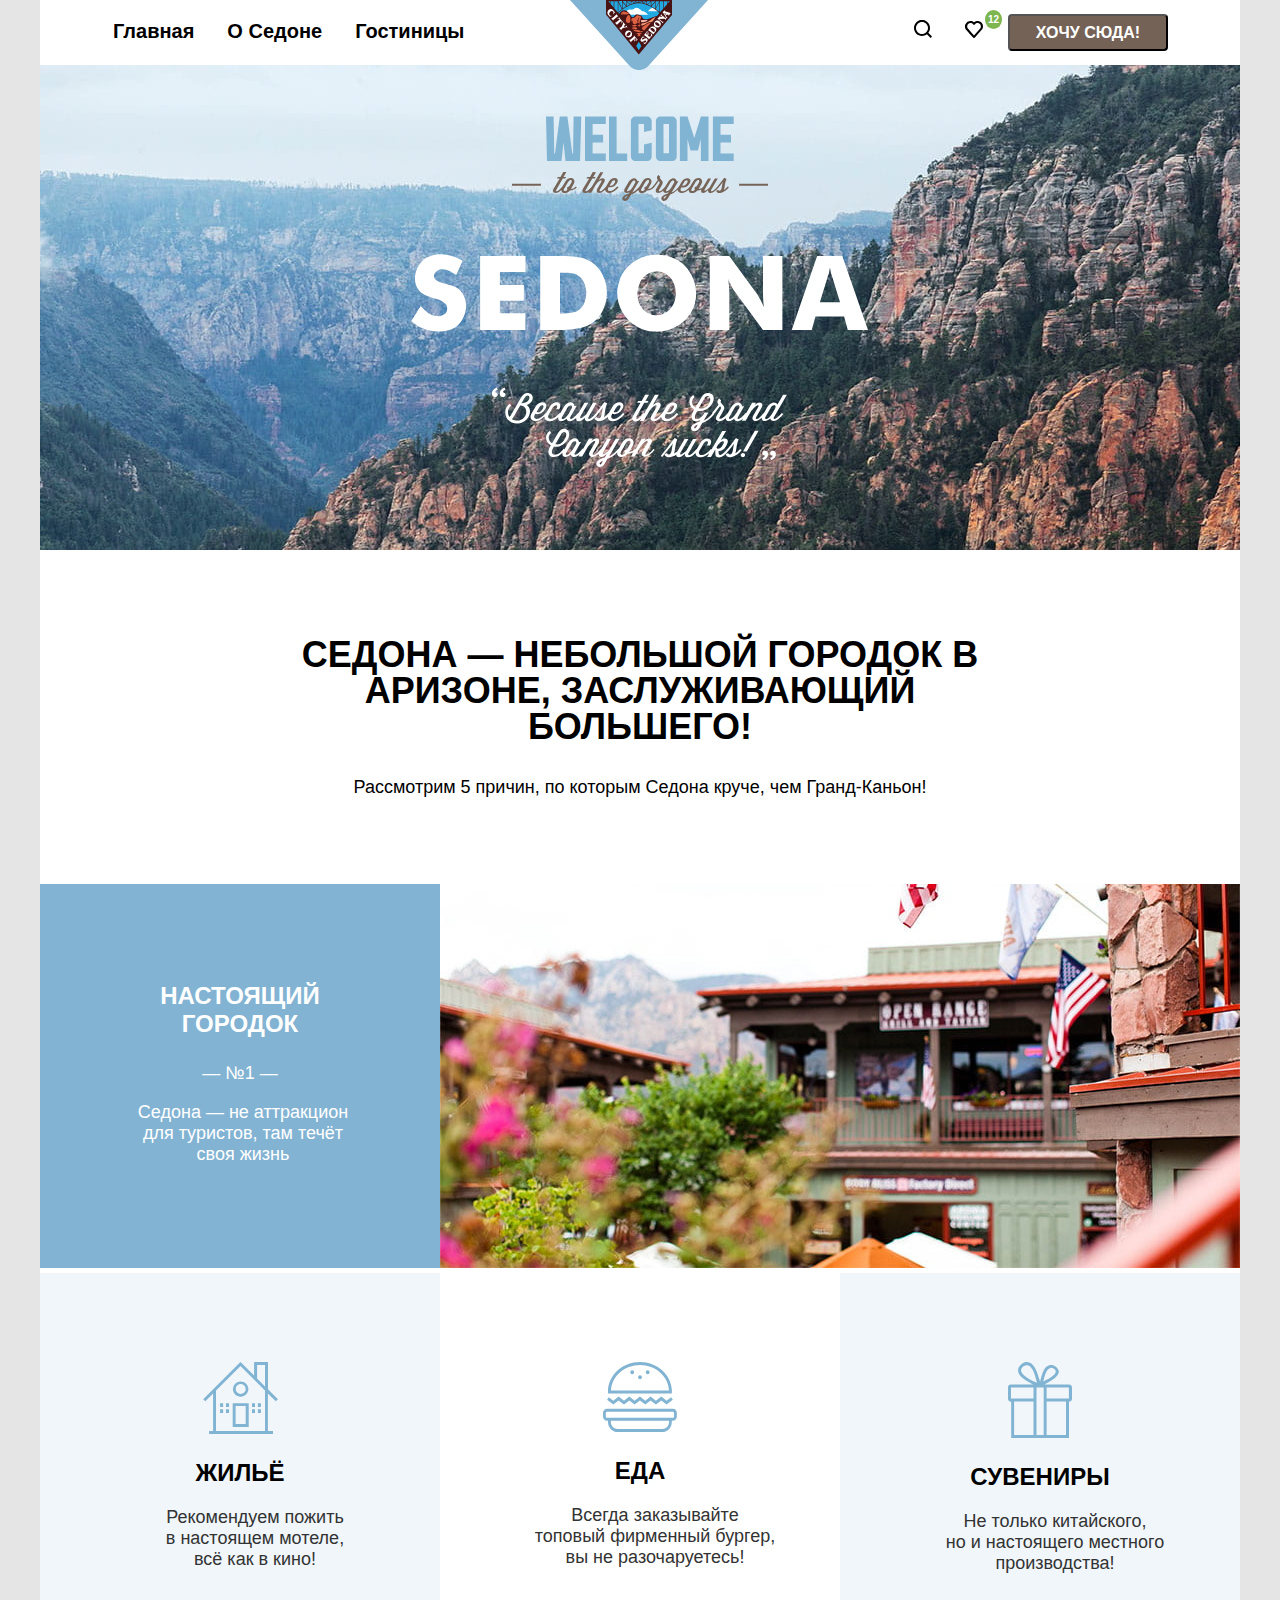
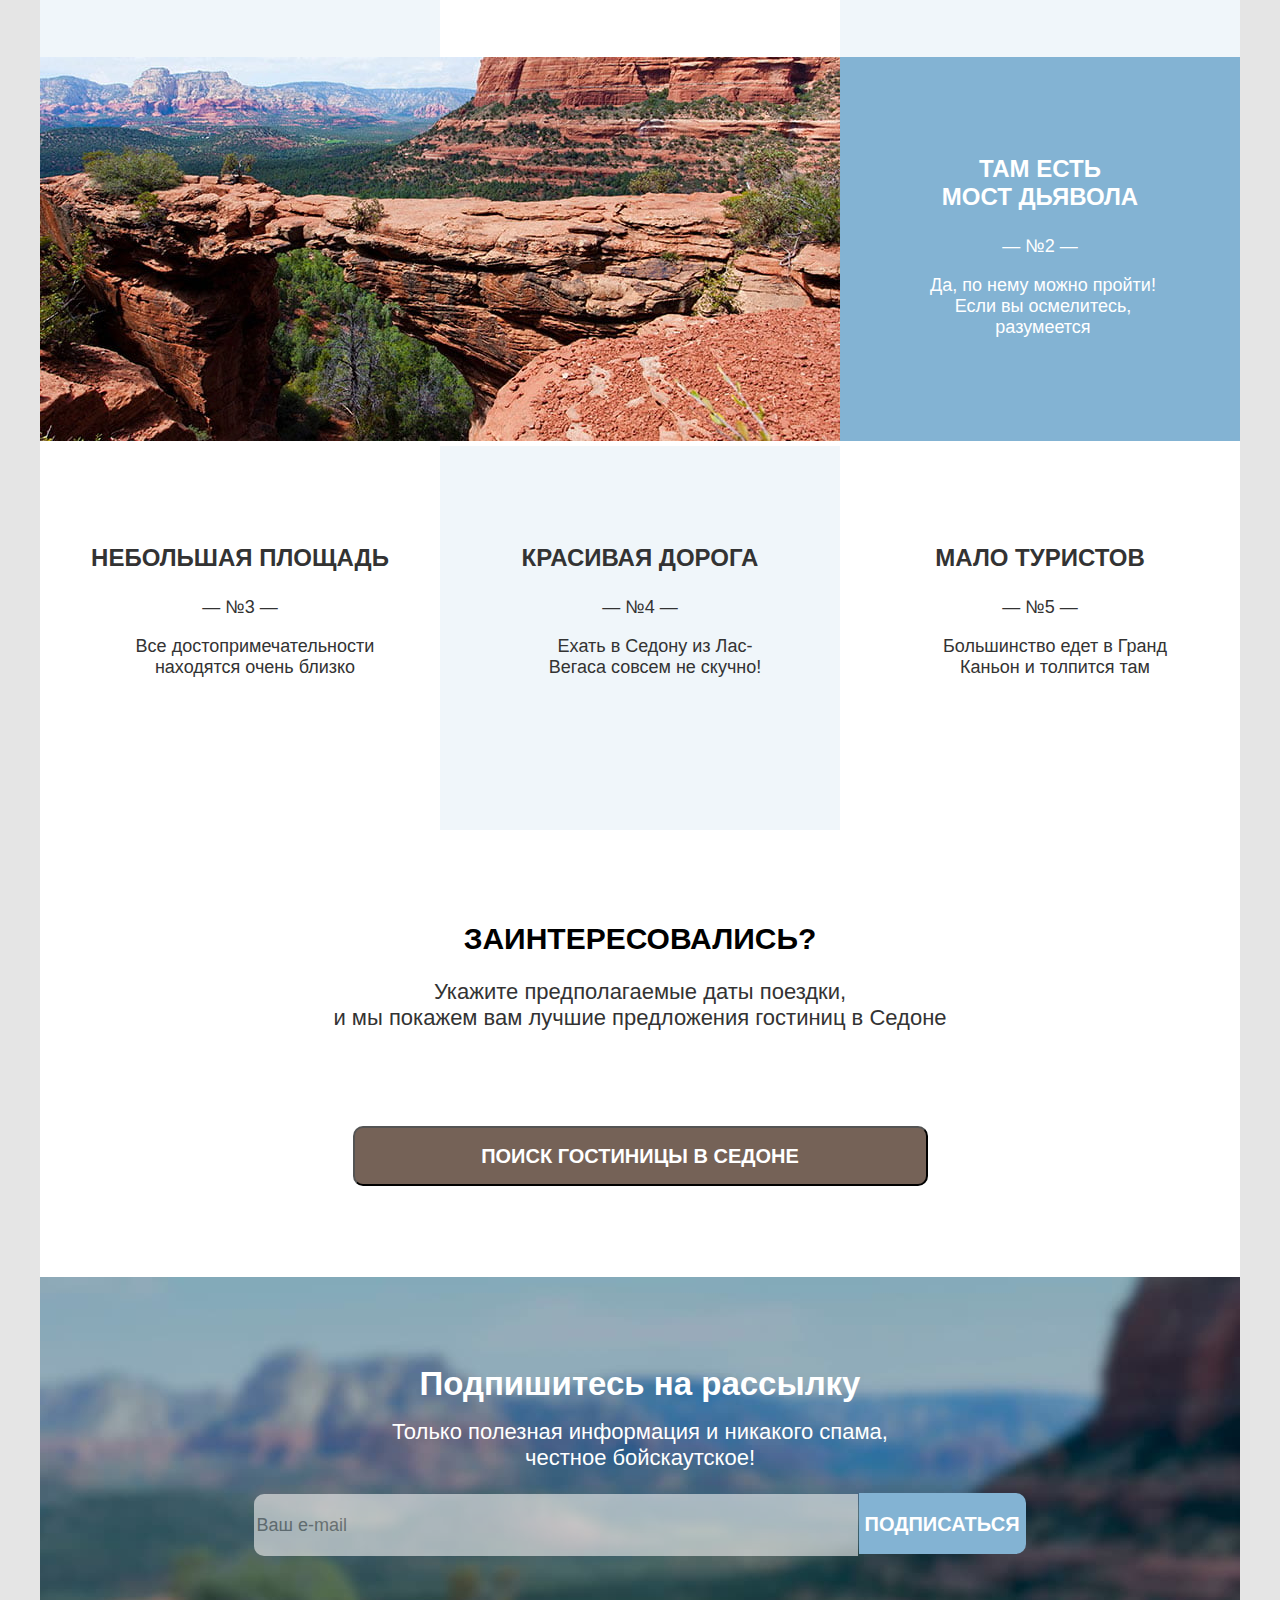
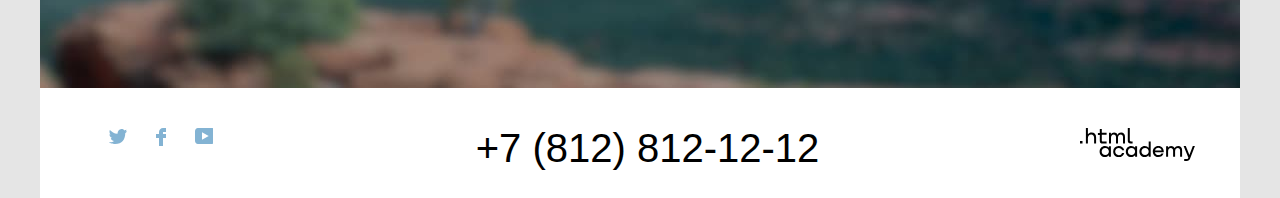
==== index.html @ 64eee513 "Сетка страницы и крупных блоков на флексах для главной страницы" ====
<!DOCTYPE html>
<html lang="ru">

<head>
  <meta charset="utf-8">
  <title>HTML Academy: Седона</title>
  <link href="css\style.css" rel="stylesheet">
</head>

<body>
  <div class="container">
    <header class="page-header">
      <nav class="navigation">
        <ul class="navigation-list">
          <li class="navigation-item">
            <a class="navigation-link" href="index.html">Главная</a>
          </li>
          <li class="navigation-item">
            <a class="navigation-link" href="#">О Седоне</a>
          </li>
          <li class="navigation-item">
            <a class="navigation-link" href="catalog.html">Гостиницы</a>
          </li>
        </ul>
        <div class="logo">
          <a href="index.html" class="logo-link">
            <img class="logo-image" src="images\logo-sedona.svg" width="138" height="70.05" alt="Логотип Седона">
          </a>
        </div>
        <ul class="navigation-list navigation-user">
          <li class="navigation-item-user">
            <a class="navigation-link" href="about.html">
              <span class="visually-hidden">Поиск</span>
              <svg width="18" height="18" fill="none" xmlns="http://www.w3.org/2000/svg">
                <g clip-path="url(#a)">
                  <path
                    d="m18 16.5-3.7-3.7c1-1.3 1.7-3 1.7-4.9 0-4.4-3.6-8-8-8S0 3.6 0 8c0 4.4 3.6 8 8 8 1.8 0 3.5-.6 4.9-1.7l3.7 3.7 1.4-1.5ZM8 14c-3.3 0-6-2.7-6-6s2.7-6 6-6 6 2.7 6 6-2.7 6-6 6Z"
                    fill="#000" />
                </g>
                <defs>
                  <clipPath id="a">
                    <path fill="#fff" d="M0 0h18v18H0z" />
                  </clipPath>
                </defs>
              </svg>
            </a>
          </li>
          <li class="navigation-item-user">
            <a class="navigation-link counter" href="about.html">
              <span class="visually-hidden">Избранное</span>
              <svg width="18" height="17" fill="none" xmlns="http://www.w3.org/2000/svg">
                <path
                  d="M8.9 17a.9.9 0 0 1-.8-.4c-5.4-6.1-6.7-7.5-7-7.9A5.4 5.4 0 0 1 5.5 0C6.8 0 8 .5 9 1.3a5.46 5.46 0 0 1 9 4.1c0 1.3-.5 2.5-1.3 3.4l-7 7.9c-.2.2-.4.3-.8.3Zm-6-9.5c.3.4 3.5 4 6.1 6.9l6.2-7c.5-.5.7-1.2.7-2 0-1.8-1.5-3.3-3.3-3.3-1 0-2 .5-2.7 1.3-.3.3-.6.4-.9.4-.3 0-.6-.2-.8-.4-.7-.8-1.7-1.3-2.7-1.3-1.8 0-3.3 1.5-3.3 3.3-.1.9.3 1.6.7 2.1-.1 0-.1 0 0 0Z"
                  fill="#000" />
              </svg>
            </a>
          </li>
        </ul>
        <button class="navigation-button" type="button">Хочу сюда!</button>
      </nav>
    </header>
    <main class="main-index">
      <div class="index-promo">
        <img src="images\welcome-index.svg" width="458" height="352" alt="Привет великолепная Седона!"
          class="index-promo-image">
      </div>
      <section class="description">
        <div class="description-container">
          <h1 class="description-title">Седона — небольшой городок в Аризоне, заслуживающий большего!</h1>
          <span class="description-text">Рассмотрим 5 причин, по которым Седона круче, чем Гранд-Каньон!</span>
        </div>
      </section>
      <section class="advantages">
        <h2 class="visually-hidden">Преимущества</h2>
        <ul class="advantages-list">
          <li class="advantages-item advantages-item-city">
            <h3 class="advantages-item-title">Настоящий<br> городок</h3>
            <span>— №1 —</span>
            <p class="advantages-item-description">Седона — не аттракцион для туристов, там течёт своя жизнь</p>
          </li>
          <li class="advantages-image-city">
            <img src="images\city-sedona.jpg" width="800" height="384" alt="Город Седона">
          </li>
          <li class="advantages-item advantages-item-housing">
            <img class="advantages-item-icon" src="images\icons\house-icon.svg" width="75" height="72"
              alt="Жилье в Седоне">
            <h2 class="item-title-housing">Жильё</h2>
            <p class="advantages-description">Рекомендуем пожить<br> в настоящем мотеле,<br> всё как в кино!</p>
          </li>
          <li class="advantages-item advantages-item-food">
            <img class="advantages-item-icon" src="images\icons\food-icon.svg" width="74" height="70"
              alt="Бургеры в Седоне">
            <h2 class="item-title-food">Еда</h2>
            <p class="advantages-description">Всегда заказывайте<br> топовый фирменный бургер, вы не разочаруетесь!</p>
          </li>
          <li class="advantages-item advantages-item-gifts">
            <img class="advantages-item-icon" src="images\icons\gift-icon.svg" width="64" height="76"
              alt="Сувениры в Седоне">
            <h2 class="item-title-gifts">Сувениры</h2>
            <p class="advantages-description">Не только китайского,<br> но и настоящего местного производства!</p>
          </li>
          <li class="advantages-image-canyon">
            <img src="images\canyon.jpg" width="800" height="384" alt="Каньон в Седоне">
          </li>
          <li class="advantages-item advantages-item-bridge">
            <h2 class="advantages-item-title">Там есть<br> мост дьявола</h2>
            <span>— №2 —</span>
            <p class="advantages-item-description">Да, по нему можно пройти!<br> Если вы осмелитесь, разумеется</p>
          </li>
          <li class="advantages-item advantages-item-area">
            <h2 class="advantages-item-title">Небольшая площадь</h2>
            <span>— №3 —</span>
            <p class="advantages-description">Все достопримечательности находятся очень близко</p>
          </li>
          <li class="advantages-item advantages-item-road">
            <h2 class="advantages-item-title">Красивая дорога</h2>
            <span>— №4 —</span>
            <p class="advantages-description">Ехать в Седону из Лас-Вегаса совсем не скучно!</p>
          </li>
          <li class="advantages-item advantages-item-few">
            <h2 class="advantages-item-title">Мало туристов</h2>
            <span>— №5 —</span>
            <p class="advantages-description">Большинство едет в Гранд Каньон и толпится там</p>
          </li>
        </ul>
      </section>
      <section class="search">
        <h2 class="search-caption">Заинтересовались?</h2>
        <p class="search-description">Укажите предполагаемые даты поездки,<br> и мы покажем вам лучшие предложения
          гостиниц
          в Седоне</p>
        <button class="search-button" type="button">поиск гостиницы в седоне</button>
      </section>
      <section class="subscription">
        <h2 class="subscription-caption">Подпишитесь на рассылку</h2>
        <p class="subscription-description">Только полезная информация и никакого спама,<br>честное бойскаутское!</p>
        <form class="subscription-form" action="#" method="post">
          <label class="visually-hidden" for="subscription-email">Email</label>
          <input class="field" placeholder="Ваш e-mail" type="email" name="subscription-email" id="subscription-email"
            required>
          <button class="button newsletter-button" type="submit">Подписаться</button>
        </form>
      </section>
    </main>

    <footer class="page-footer">
      <section class="footer-social">
        <ul class="footer-social-list">
          <li class="footer-social-item">
            <a class="button" href="#">
              <span class="visually-hidden">Твиттер</span>
              <svg width="18" height="15" fill="none" xmlns="http://www.w3.org/2000/svg">
                <g clip-path="url(#a)">
                  <path
                    d="M11.6.2c1.8-.5 3.2.3 3.8 1.2.7-.2 1.4-.5 2.1-.7 0 .9-.6 1.5-.9 1.8.7.1 1.4-.6 1.4-.6-.2 1-1.1 1.8-1.7 2C16.1 10.7 13 15.1 5.7 15h-.5c-.4 0-4.4-.5-5.2-1.9 2.4.2 4.1-.4 5-1.2-1-.3-2.9-.4-3.2-2.9.4.1.6.2 1.3.1C1.8 8.3.4 7.5.5 5.3c.3.3 1.1.5 1.4.5C1.1 5.6-.2 2.5.9.9c1.9 1.9 4 3.6 7.6 3.8C8.7 2.3 9.7.8 11.6.2Z"
                    fill="#83B3D3" />
                </g>
                <defs>
                  <clipPath id="a">
                    <path fill="#fff" d="M0 0h18v15H0z" />
                  </clipPath>
                </defs>
              </svg>
            </a>
          </li>
          <li class="footer-social-item">
            <a class="button" href="#">
              <span class="visually-hidden">Фейсбук</span>
              <svg width="10" height="18" fill="none" xmlns="http://www.w3.org/2000/svg">
                <path d="M7 0C4.8 0 3 1.8 3 4v2H0v4h3v8h4v-8h3V6H7V4h3V0H7Z" fill="#83B3D3" />
              </svg>
            </a>
          </li>
          <li class="footer-social-item">
            <a class="button" href="#">
              <span class="visually-hidden">Ютуб</span>
              <svg width="20" height="16" fill="none" xmlns="http://www.w3.org/2000/svg">
                <g clip-path="url(#a)">
                  <path
                    d="M17 0H2.9C1.2 0 0 1.5 0 3.2v9.5C0 14.5 1.2 16 2.9 16h14.3c1.5 0 2.9-1.5 2.9-3.2V3.2C19.9 1.5 18.7 0 17 0ZM7 11.8V4.2L13.7 8 7 11.8Z"
                    fill="#83B3D3" />
                </g>
                <defs>
                  <clipPath id="a">
                    <path fill="#fff" d="M0 0h20v16H0z" />
                  </clipPath>
                </defs>
              </svg>
            </a>
          </li>
        </ul>
        <a href="tel:+78128121212" class="footer-tel">+7 (812) 812-12-12</a>
        <div class="footer-logo">
          <h2 class="visually-hidden">html Academy</h2>
          <a href="#" class="footer-logo-link">
            <svg width="115" height="34" fill="none" xmlns="http://www.w3.org/2000/svg">
              <path
                d="M0 12.9v2.6h2.5v-2.6H0ZM11.6 4.5c-1.6 0-2.8.7-3.6 1.7h-.1V0h-2v15.5h2v-5.3c0-2.1 1.3-3.6 3.3-3.6 1.8 0 2.9 1.4 2.9 3.2v5.7h2V9.4c.1-3-1.8-4.9-4.5-4.9ZM26.6 4.8h-4.8V1.1h-2v3.8h-1.9v2h1.9v6c0 1.7 1 2.7 2.7 2.7h4.1v-2h-3.7c-.7 0-1.1-.4-1.1-1.1V6.8h4.8v-2ZM41.1 4.6c-1.6 0-2.9.8-3.5 2.1h-.1c-.6-1.2-1.8-2.1-3.4-2.1-1.4 0-2.5.8-3.1 1.8h-.1V4.8H29v10.6h2V10c0-2 1-3.5 2.6-3.5 1.5 0 2.4 1 2.4 2.6v6.3h2V9.8c0-2.4 1.4-3.3 2.6-3.3 1.5 0 2.4 1 2.4 2.6v6.3h2V8.9c.1-2.5-1.4-4.3-3.9-4.3ZM47.8 12.7c0 1.7 1 2.7 2.8 2.7h2v-2h-1.7c-.7 0-1.1-.4-1.1-1.1V0h-2v12.7ZM28.9 19.7c-.9-1.1-2.2-1.8-3.9-1.8-3.1 0-5.4 2.3-5.4 5.6s2.3 5.6 5.4 5.6c1.8 0 3-.8 3.8-1.9h.1v1.6h2V18.2h-2v1.5Zm-3.6 7.4c-2.2 0-3.6-1.6-3.6-3.6s1.4-3.6 3.6-3.6 3.6 1.6 3.6 3.6c0 1.9-1.4 3.6-3.6 3.6ZM44.2 22c-.5-2.4-2.6-4.1-5.4-4.1a5.4 5.4 0 0 0-5.6 5.6c0 3.1 2.2 5.6 5.6 5.6 2.8 0 4.9-1.8 5.4-4.2h-2.1a3.4 3.4 0 0 1-3.3 2.3c-2.2 0-3.6-1.6-3.6-3.6s1.4-3.6 3.6-3.6c1.6 0 2.8 1 3.3 2.2h2.1V22ZM55.1 19.7c-.9-1.1-2.2-1.8-3.9-1.8-3.1 0-5.4 2.3-5.4 5.6s2.3 5.6 5.4 5.6c1.8 0 3-.8 3.8-1.9h.1v1.6h2V18.2h-2v1.5Zm-3.6 7.4c-2.2 0-3.6-1.6-3.6-3.6s1.4-3.6 3.6-3.6 3.6 1.6 3.6 3.6c0 1.9-1.5 3.6-3.6 3.6ZM68.7 19.8c-.9-1.1-2.2-1.9-3.9-1.9-3.1 0-5.4 2.3-5.4 5.6s2.2 5.6 5.4 5.6c1.7 0 3-.8 3.8-1.8h.1v1.5h2V13.4h-2v6.4Zm-3.6 7.3c-2.2 0-3.6-1.6-3.6-3.6s1.4-3.6 3.6-3.6 3.6 1.6 3.6 3.6c-.1 2-1.5 3.6-3.6 3.6ZM78.3 17.9c-3.3 0-5.5 2.5-5.5 5.6 0 3 2.1 5.6 5.5 5.6 2.5 0 4.5-1.3 5.2-3.6h-2.1c-.5 1-1.6 1.6-3 1.6-1.9 0-3.3-1.3-3.4-2.9h8.8c.2-3.6-2-6.3-5.5-6.3Zm0 1.9c1.7 0 3 1 3.3 2.6h-6.5c.3-1.5 1.5-2.6 3.2-2.6ZM98.2 17.9c-1.6 0-2.9.8-3.6 2h-.1c-.6-1.2-1.8-2-3.4-2-1.4 0-2.5.7-3.1 1.8v-1.5h-1.9v10.6h2v-5.4c0-2 1-3.4 2.6-3.5 1.5 0 2.4 1 2.4 2.6v6.3h2v-5.6c0-2.4 1.4-3.3 2.6-3.3 1.5 0 2.4 1 2.4 2.6v6.3h2v-6.5c.1-2.6-1.4-4.4-3.9-4.4ZM109.4 27l-3.6-8.9h-2.2l4.8 11.6c-.3.9-.7 1.2-1.7 1.2h-2.5v2h2.5c1.8 0 2.8-.8 3.5-2.6l4.7-12.2h-2.1l-3.4 8.9Z"
                fill="#000" />
            </svg>
          </a>
        </div>
      </section>
    </footer>
  </div>
</body>

</html>
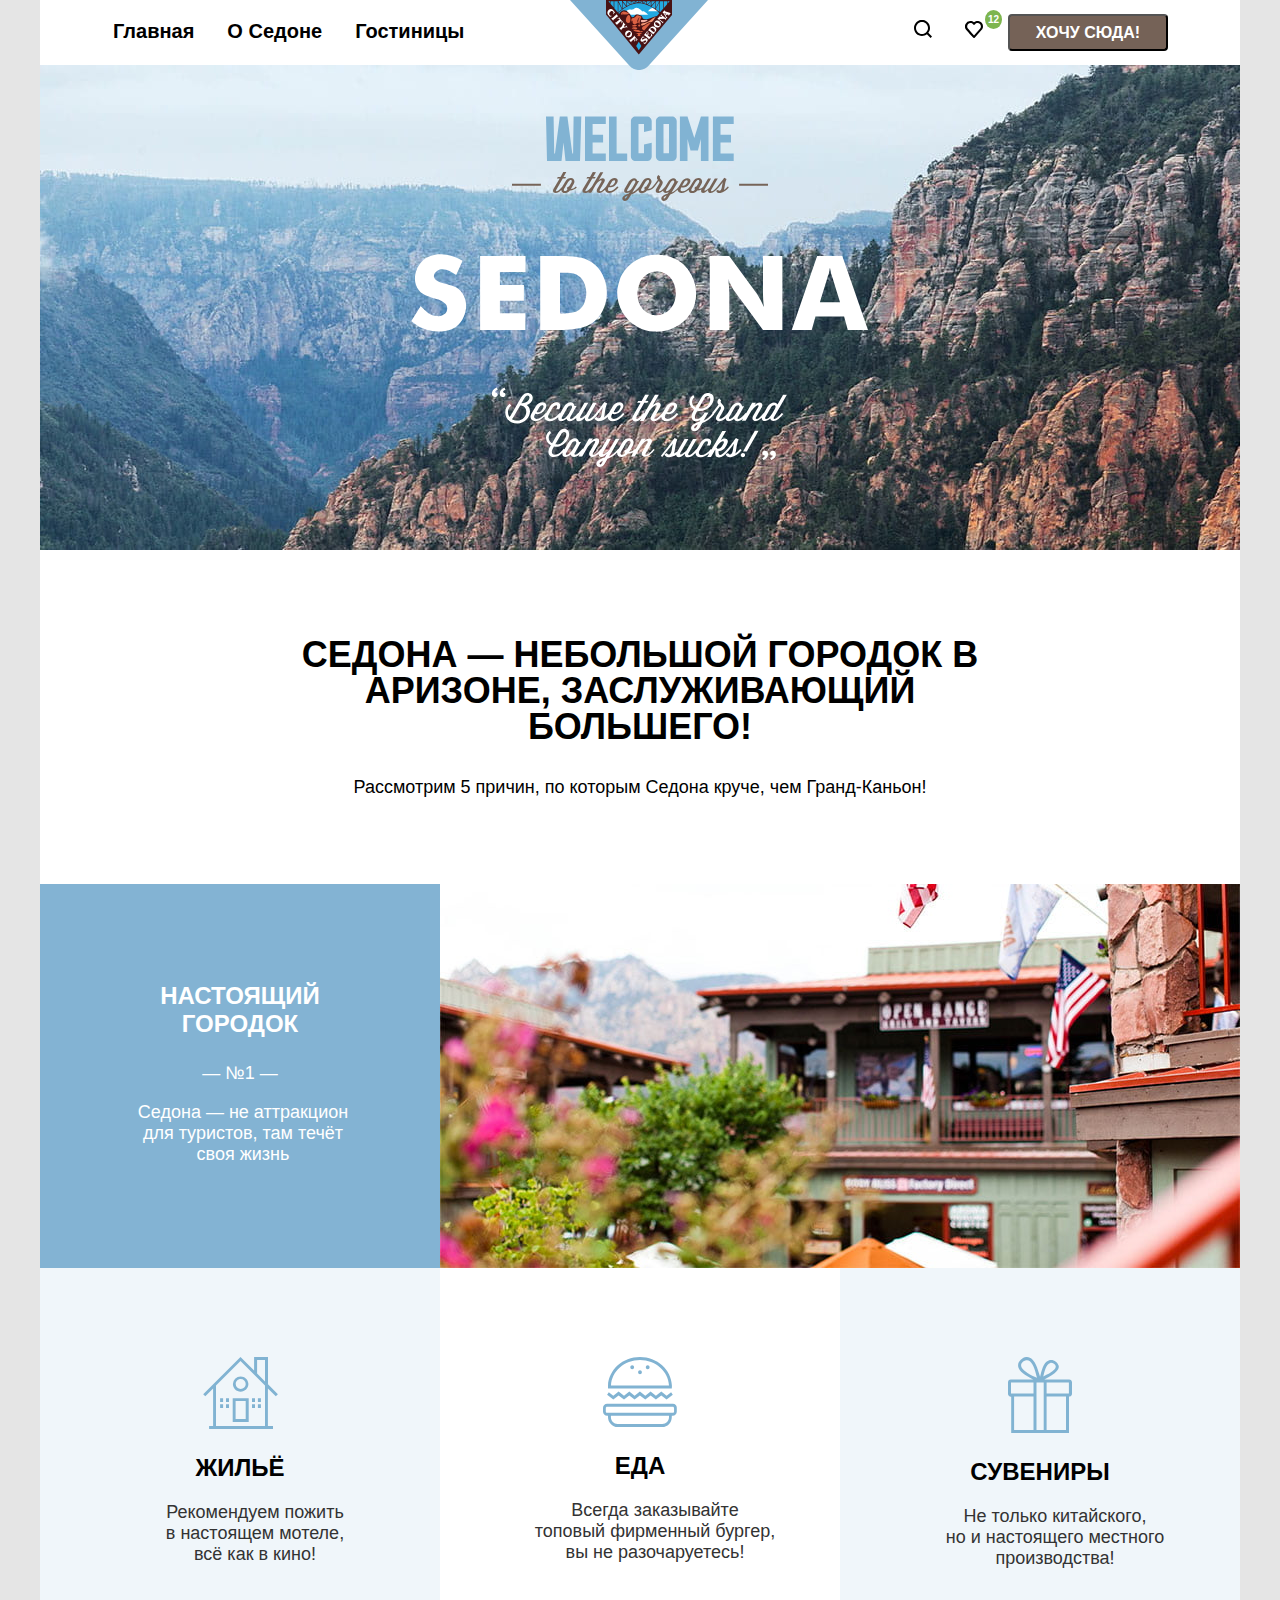
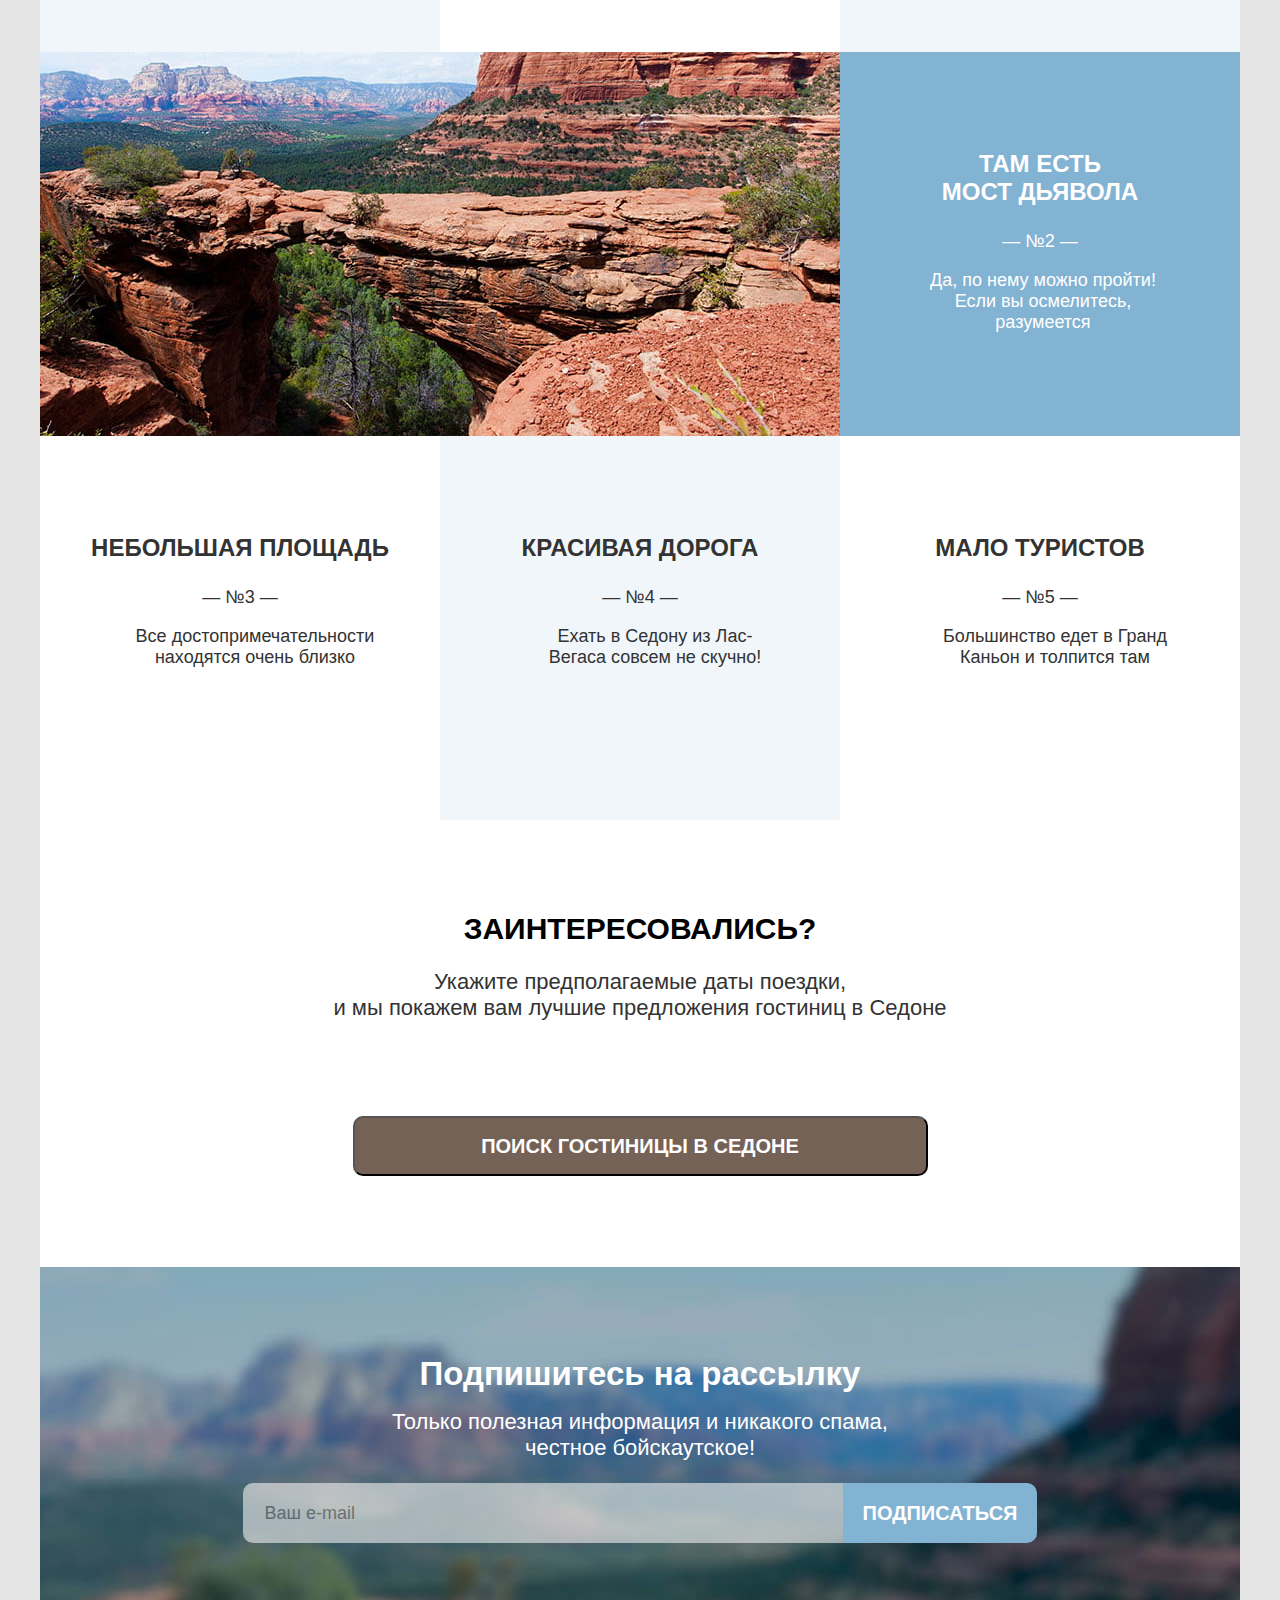
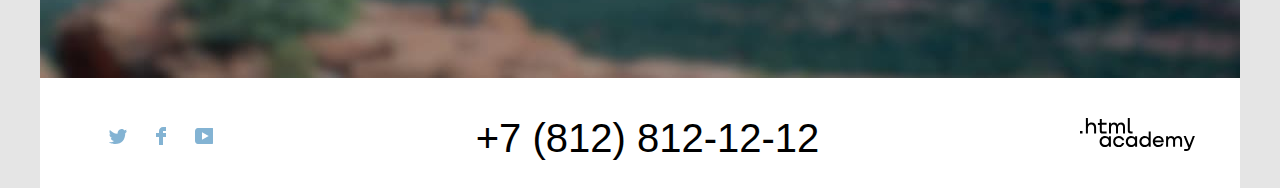
==== commit a36c83eb: "Микросетки на флексах для всех страниц" ====
--- a/index.html
+++ b/index.html
@@ -79,7 +79,7 @@
             <p class="advantages-item-description">Седона — не аттракцион для туристов, там течёт своя жизнь</p>
           </li>
           <li class="advantages-image-city">
-            <img src="images\city-sedona.jpg" width="800" height="384" alt="Город Седона">
+            <img class="advantages-item-image" src="images\city-sedona.jpg" width="800" height="384" alt="Город Седона">
           </li>
           <li class="advantages-item advantages-item-housing">
             <img class="advantages-item-icon" src="images\icons\house-icon.svg" width="75" height="72"
@@ -100,7 +100,7 @@
             <p class="advantages-description">Не только китайского,<br> но и настоящего местного производства!</p>
           </li>
           <li class="advantages-image-canyon">
-            <img src="images\canyon.jpg" width="800" height="384" alt="Каньон в Седоне">
+            <img class="advantages-item-image" src="images\canyon.jpg" width="800" height="384" alt="Каньон в Седоне">
           </li>
           <li class="advantages-item advantages-item-bridge">
             <h2 class="advantages-item-title">Там есть<br> мост дьявола</h2>
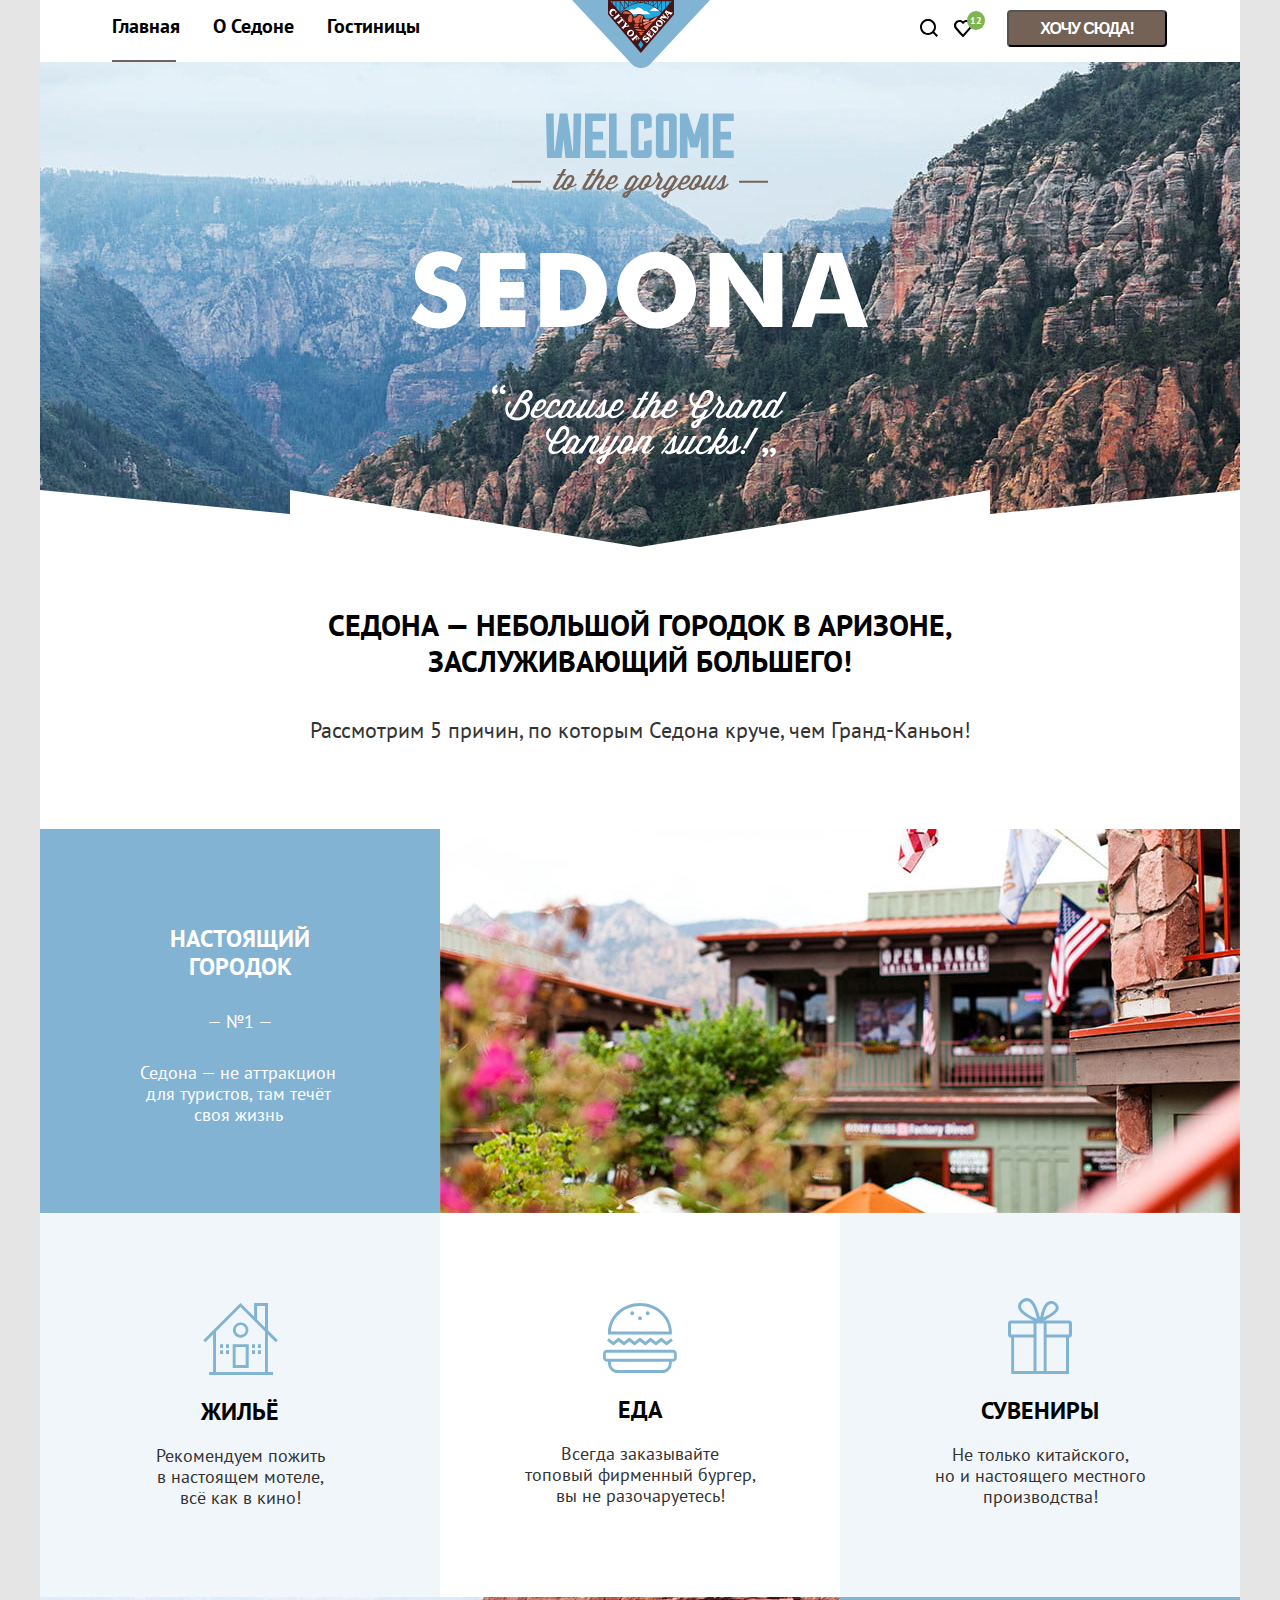
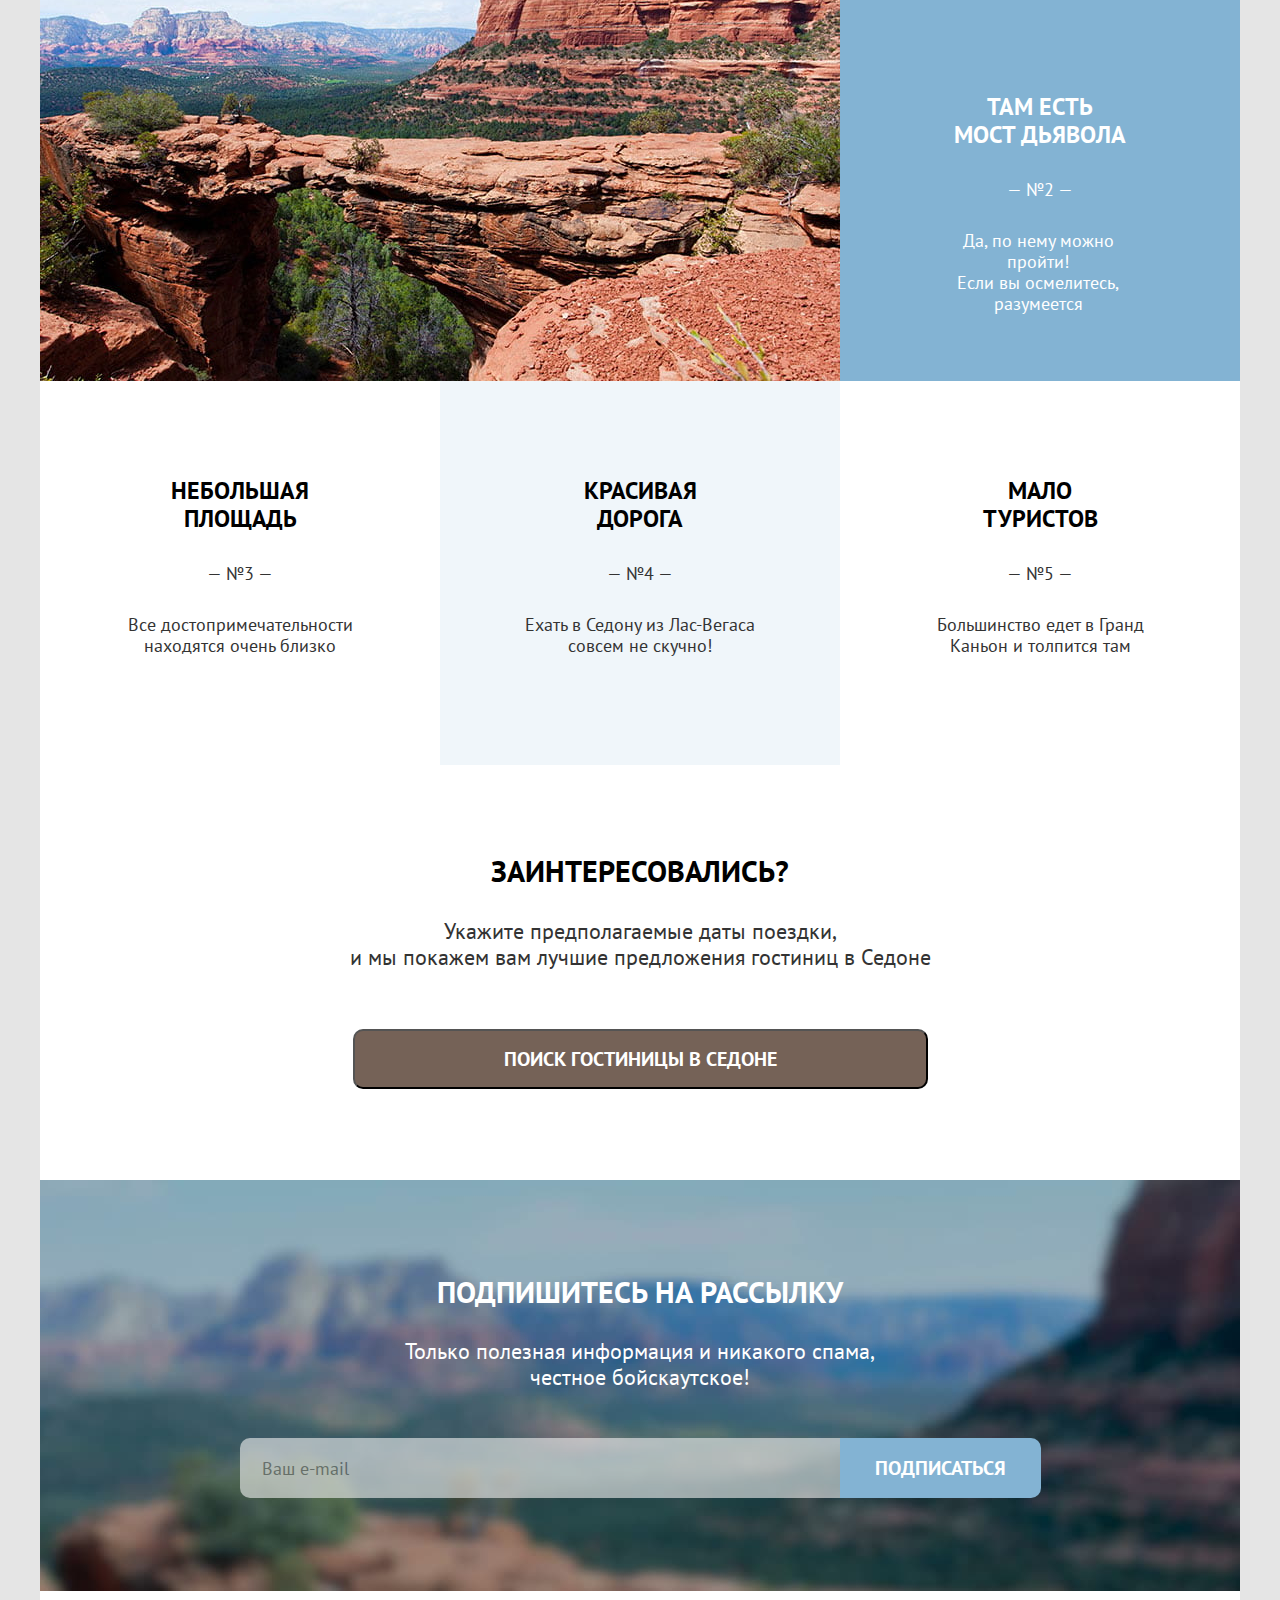
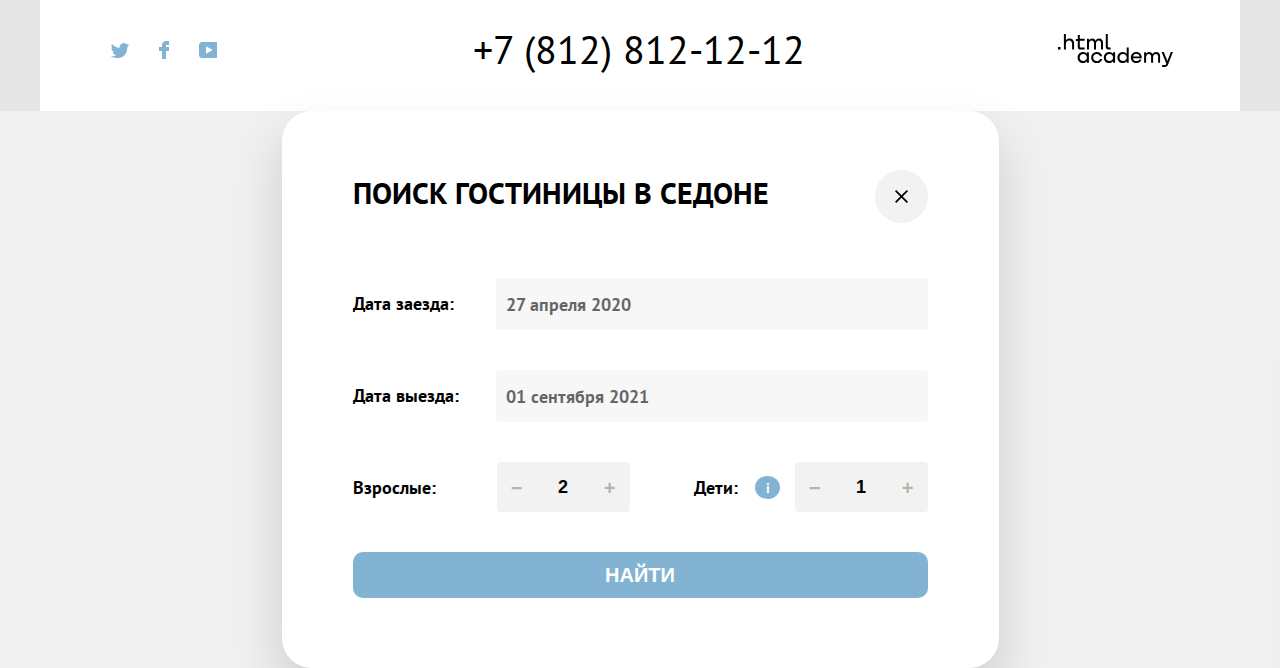
==== commit be9d9bbc: "7.14. Декоративные элементы на главной странице" ====
--- a/index.html
+++ b/index.html
@@ -2,8 +2,11 @@
 <html lang="ru">
 
 <head>
-  <meta charset="utf-8">
-  <title>HTML Academy: Седона</title>
+  <meta charset="UTF-8">
+  <meta http-equiv="X-UA-Compatible" content="IE=edge">
+  <meta name="viewport" content="width=device-width, initial-scale=1.0">
+  <title>HOTELS catalog: Седона</title>
+  <link rel="icon" href="favicon.ico">
   <link href="css\style.css" rel="stylesheet">
 </head>
 
@@ -13,7 +16,7 @@
       <nav class="navigation">
         <ul class="navigation-list">
           <li class="navigation-item">
-            <a class="navigation-link" href="index.html">Главная</a>
+            <a class="navigation-link active" href="index.html">Главная</a>
           </li>
           <li class="navigation-item">
             <a class="navigation-link" href="#">О Седоне</a>
@@ -24,16 +27,16 @@
         </ul>
         <div class="logo">
           <a href="index.html" class="logo-link">
-            <img class="logo-image" src="images\logo-sedona.svg" width="138" height="70.05" alt="Логотип Седона">
+            <img class="logo-image" src="images\logo-sedona.svg" width="138" height="68" alt="Логотип Седона">
           </a>
         </div>
         <ul class="navigation-list navigation-user">
           <li class="navigation-item-user">
             <a class="navigation-link" href="about.html">
               <span class="visually-hidden">Поиск</span>
-              <svg width="18" height="18" fill="none" xmlns="http://www.w3.org/2000/svg">
+              <svg class="navigation-icon" width="18" height="18" fill="none" xmlns="http://www.w3.org/2000/svg">
                 <g clip-path="url(#a)">
-                  <path
+                  <path class="navigation-icon-param"
                     d="m18 16.5-3.7-3.7c1-1.3 1.7-3 1.7-4.9 0-4.4-3.6-8-8-8S0 3.6 0 8c0 4.4 3.6 8 8 8 1.8 0 3.5-.6 4.9-1.7l3.7 3.7 1.4-1.5ZM8 14c-3.3 0-6-2.7-6-6s2.7-6 6-6 6 2.7 6 6-2.7 6-6 6Z"
                     fill="#000" />
                 </g>
@@ -48,16 +51,55 @@
           <li class="navigation-item-user">
             <a class="navigation-link counter" href="about.html">
               <span class="visually-hidden">Избранное</span>
-              <svg width="18" height="17" fill="none" xmlns="http://www.w3.org/2000/svg">
-                <path
+              <svg class="navigation-icon" width="18" height="17" fill="none" xmlns="http://www.w3.org/2000/svg">
+                <path class="navigation-icon-param"
                   d="M8.9 17a.9.9 0 0 1-.8-.4c-5.4-6.1-6.7-7.5-7-7.9A5.4 5.4 0 0 1 5.5 0C6.8 0 8 .5 9 1.3a5.46 5.46 0 0 1 9 4.1c0 1.3-.5 2.5-1.3 3.4l-7 7.9c-.2.2-.4.3-.8.3Zm-6-9.5c.3.4 3.5 4 6.1 6.9l6.2-7c.5-.5.7-1.2.7-2 0-1.8-1.5-3.3-3.3-3.3-1 0-2 .5-2.7 1.3-.3.3-.6.4-.9.4-.3 0-.6-.2-.8-.4-.7-.8-1.7-1.3-2.7-1.3-1.8 0-3.3 1.5-3.3 3.3-.1.9.3 1.6.7 2.1-.1 0-.1 0 0 0Z"
                   fill="#000" />
               </svg>
             </a>
           </li>
         </ul>
-        <button class="navigation-button" type="button">Хочу сюда!</button>
+        <button class="navigation-button button" type="button">Хочу сюда!</button>
       </nav>
+      <!--<div class="favorite-window favorite-window-hide">
+        <ul class="favorite-window-list">
+          <li class="favorite-window-item">
+            <img class="favorite-window-image" src="images\hotels\desert-quail.jpg" width="48" height="48"
+              alt="Мотель Desert Quail Inn">
+            <div class="favorite-window-description">
+              <h3 class="favorite-window-title">Desert Quail Inn</h3>
+              <span class="favorite-window-type">Мотель</span>
+            </div>
+            <div class="favorite-window-delete">
+              <svg width="16" height="16" fill="none" xmlns="http://www.w3.org/2000/svg">
+                <path
+                  d="M15.3 2.3H.6c-.3 0-.6.2-.6.5s.3.6.6.6h1.7v12c0 .3.3.6.6.6h10.2c.3 0 .6-.3.6-.6v-12h1.7c.3 0 .6-.3.6-.6s-.4-.5-.7-.5Zm-2.8 12.5H3.4V3.4h9.1v11.4ZM6.2 1.2h3.4c.3 0 .6-.3.6-.6S10 0 9.7 0H6.2c-.3 0-.5.3-.5.6s.2.6.5.6Z"
+                  fill="#000" />
+                <path
+                  d="M6.2 12c.3 0 .6-.3.6-.6V5.7c0-.3-.3-.6-.6-.6s-.6.3-.6.6v5.7c.1.3.3.6.6.6ZM9.7 12c.3 0 .6-.3.6-.6V5.7c0-.3-.3-.6-.6-.6s-.6.4-.6.6v5.7c0 .3.2.6.6.6Z"
+                  fill="#000" /></svg>
+            </div>
+          </li>
+          <li class="favorite-window-item">
+            <img class="favorite-window-image" src="images\hotels\villas-at-poco.jpg" width="48" height="48"
+              alt="Мотель Desert Quail Inn">
+            <div class="favorite-window-description">
+              <h3 class="favorite-window-title">Villas at Poco Diablo</h3>
+              <span class="favorite-window-type">Апартаменты</span>
+            </div>
+            <div class="favorite-window-delete">
+              <svg width="16" height="16" fill="none" xmlns="http://www.w3.org/2000/svg">
+                <path
+                  d="M15.3 2.3H.6c-.3 0-.6.2-.6.5s.3.6.6.6h1.7v12c0 .3.3.6.6.6h10.2c.3 0 .6-.3.6-.6v-12h1.7c.3 0 .6-.3.6-.6s-.4-.5-.7-.5Zm-2.8 12.5H3.4V3.4h9.1v11.4ZM6.2 1.2h3.4c.3 0 .6-.3.6-.6S10 0 9.7 0H6.2c-.3 0-.5.3-.5.6s.2.6.5.6Z"
+                  fill="#000" />
+                <path
+                  d="M6.2 12c.3 0 .6-.3.6-.6V5.7c0-.3-.3-.6-.6-.6s-.6.3-.6.6v5.7c.1.3.3.6.6.6ZM9.7 12c.3 0 .6-.3.6-.6V5.7c0-.3-.3-.6-.6-.6s-.6.4-.6.6v5.7c0 .3.2.6.6.6Z"
+                  fill="#000" /></svg>
+            </div>
+          </li>
+        </ul>
+        <button href="#" class="favorite-window-button button" type="button">Все избранные</button>
+      </div>-->
     </header>
     <main class="main-index">
       <div class="index-promo">
@@ -85,51 +127,51 @@
             <img class="advantages-item-icon" src="images\icons\house-icon.svg" width="75" height="72"
               alt="Жилье в Седоне">
             <h2 class="item-title-housing">Жильё</h2>
-            <p class="advantages-description">Рекомендуем пожить<br> в настоящем мотеле,<br> всё как в кино!</p>
+            <p class="housing-description">Рекомендуем пожить<br> в настоящем мотеле,<br> всё как в кино!</p>
           </li>
           <li class="advantages-item advantages-item-food">
             <img class="advantages-item-icon" src="images\icons\food-icon.svg" width="74" height="70"
               alt="Бургеры в Седоне">
             <h2 class="item-title-food">Еда</h2>
-            <p class="advantages-description">Всегда заказывайте<br> топовый фирменный бургер, вы не разочаруетесь!</p>
+            <p class="food-description">Всегда заказывайте<br> топовый фирменный бургер, вы не разочаруетесь!</p>
           </li>
           <li class="advantages-item advantages-item-gifts">
-            <img class="advantages-item-icon" src="images\icons\gift-icon.svg" width="64" height="76"
+            <img class="advantages-item-icon gift-image" src="images\icons\gift-icon.svg" width="64" height="76"
               alt="Сувениры в Седоне">
             <h2 class="item-title-gifts">Сувениры</h2>
-            <p class="advantages-description">Не только китайского,<br> но и настоящего местного производства!</p>
+            <p class="gifts-description">Не только китайского,<br> но и настоящего местного производства!</p>
           </li>
           <li class="advantages-image-canyon">
             <img class="advantages-item-image" src="images\canyon.jpg" width="800" height="384" alt="Каньон в Седоне">
           </li>
           <li class="advantages-item advantages-item-bridge">
-            <h2 class="advantages-item-title">Там есть<br> мост дьявола</h2>
+            <h2 class="advantages-title-bridge">Там есть<br> мост дьявола</h2>
             <span>— №2 —</span>
             <p class="advantages-item-description">Да, по нему можно пройти!<br> Если вы осмелитесь, разумеется</p>
           </li>
           <li class="advantages-item advantages-item-area">
-            <h2 class="advantages-item-title">Небольшая площадь</h2>
+            <h2 class="advantages-title-area">Небольшая<br> площадь</h2>
             <span>— №3 —</span>
-            <p class="advantages-description">Все достопримечательности находятся очень близко</p>
+            <p class="advantages-description">Все достопримечательности<br> находятся очень близко</p>
           </li>
           <li class="advantages-item advantages-item-road">
-            <h2 class="advantages-item-title">Красивая дорога</h2>
+            <h2 class="advantages-title-road">Красивая<br> дорога</h2>
             <span>— №4 —</span>
-            <p class="advantages-description">Ехать в Седону из Лас-Вегаса совсем не скучно!</p>
+            <p class="advantages-description">Ехать в Седону из Лас-Вегаса<br> совсем не скучно!</p>
           </li>
           <li class="advantages-item advantages-item-few">
-            <h2 class="advantages-item-title">Мало туристов</h2>
+            <h2 class="advantages-title-few">Мало<br> туристов</h2>
             <span>— №5 —</span>
-            <p class="advantages-description">Большинство едет в Гранд Каньон и толпится там</p>
+            <p class="advantages-description">Большинство едет в Гранд<br> Каньон и толпится там</p>
           </li>
         </ul>
       </section>
       <section class="search">
         <h2 class="search-caption">Заинтересовались?</h2>
-        <p class="search-description">Укажите предполагаемые даты поездки,<br> и мы покажем вам лучшие предложения
+        <p class="search-description">Укажите предполагаемые даты поездки,<br>и мы покажем вам лучшие предложения
           гостиниц
           в Седоне</p>
-        <button class="search-button" type="button">поиск гостиницы в седоне</button>
+        <button class="search-button button" type="button">поиск гостиницы в седоне</button>
       </section>
       <section class="subscription">
         <h2 class="subscription-caption">Подпишитесь на рассылку</h2>
@@ -138,7 +180,7 @@
           <label class="visually-hidden" for="subscription-email">Email</label>
           <input class="field" placeholder="Ваш e-mail" type="email" name="subscription-email" id="subscription-email"
             required>
-          <button class="button newsletter-button" type="submit">Подписаться</button>
+          <button class="newsletter-button blue-button" type="submit">Подписаться</button>
         </form>
       </section>
     </main>
@@ -147,13 +189,12 @@
       <section class="footer-social">
         <ul class="footer-social-list">
           <li class="footer-social-item">
-            <a class="button" href="#">
+            <a class="social-button" href="#">
               <span class="visually-hidden">Твиттер</span>
-              <svg width="18" height="15" fill="none" xmlns="http://www.w3.org/2000/svg">
+              <svg class="footer-social-icon" width="18" height="15" fill="#83B3D3" xmlns="http://www.w3.org/2000/svg">
                 <g clip-path="url(#a)">
                   <path
-                    d="M11.6.2c1.8-.5 3.2.3 3.8 1.2.7-.2 1.4-.5 2.1-.7 0 .9-.6 1.5-.9 1.8.7.1 1.4-.6 1.4-.6-.2 1-1.1 1.8-1.7 2C16.1 10.7 13 15.1 5.7 15h-.5c-.4 0-4.4-.5-5.2-1.9 2.4.2 4.1-.4 5-1.2-1-.3-2.9-.4-3.2-2.9.4.1.6.2 1.3.1C1.8 8.3.4 7.5.5 5.3c.3.3 1.1.5 1.4.5C1.1 5.6-.2 2.5.9.9c1.9 1.9 4 3.6 7.6 3.8C8.7 2.3 9.7.8 11.6.2Z"
-                    fill="#83B3D3" />
+                    d="M11.6.2c1.8-.5 3.2.3 3.8 1.2.7-.2 1.4-.5 2.1-.7 0 .9-.6 1.5-.9 1.8.7.1 1.4-.6 1.4-.6-.2 1-1.1 1.8-1.7 2C16.1 10.7 13 15.1 5.7 15h-.5c-.4 0-4.4-.5-5.2-1.9 2.4.2 4.1-.4 5-1.2-1-.3-2.9-.4-3.2-2.9.4.1.6.2 1.3.1C1.8 8.3.4 7.5.5 5.3c.3.3 1.1.5 1.4.5C1.1 5.6-.2 2.5.9.9c1.9 1.9 4 3.6 7.6 3.8C8.7 2.3 9.7.8 11.6.2Z" />
                 </g>
                 <defs>
                   <clipPath id="a">
@@ -164,19 +205,20 @@
             </a>
           </li>
           <li class="footer-social-item">
-            <a class="button" href="#">
+            <a class="social-button" href="#">
               <span class="visually-hidden">Фейсбук</span>
               <svg width="10" height="18" fill="none" xmlns="http://www.w3.org/2000/svg">
-                <path d="M7 0C4.8 0 3 1.8 3 4v2H0v4h3v8h4v-8h3V6H7V4h3V0H7Z" fill="#83B3D3" />
+                <path class="footer-social-icon" d="M7 0C4.8 0 3 1.8 3 4v2H0v4h3v8h4v-8h3V6H7V4h3V0H7Z"
+                  fill="#83B3D3" />
               </svg>
             </a>
           </li>
           <li class="footer-social-item">
-            <a class="button" href="#">
+            <a class="social-button" href="#">
               <span class="visually-hidden">Ютуб</span>
               <svg width="20" height="16" fill="none" xmlns="http://www.w3.org/2000/svg">
                 <g clip-path="url(#a)">
-                  <path
+                  <path class="footer-social-icon"
                     d="M17 0H2.9C1.2 0 0 1.5 0 3.2v9.5C0 14.5 1.2 16 2.9 16h14.3c1.5 0 2.9-1.5 2.9-3.2V3.2C19.9 1.5 18.7 0 17 0ZM7 11.8V4.2L13.7 8 7 11.8Z"
                     fill="#83B3D3" />
                 </g>
@@ -194,7 +236,7 @@
           <h2 class="visually-hidden">html Academy</h2>
           <a href="#" class="footer-logo-link">
             <svg width="115" height="34" fill="none" xmlns="http://www.w3.org/2000/svg">
-              <path
+              <path class="logo-link-param"
                 d="M0 12.9v2.6h2.5v-2.6H0ZM11.6 4.5c-1.6 0-2.8.7-3.6 1.7h-.1V0h-2v15.5h2v-5.3c0-2.1 1.3-3.6 3.3-3.6 1.8 0 2.9 1.4 2.9 3.2v5.7h2V9.4c.1-3-1.8-4.9-4.5-4.9ZM26.6 4.8h-4.8V1.1h-2v3.8h-1.9v2h1.9v6c0 1.7 1 2.7 2.7 2.7h4.1v-2h-3.7c-.7 0-1.1-.4-1.1-1.1V6.8h4.8v-2ZM41.1 4.6c-1.6 0-2.9.8-3.5 2.1h-.1c-.6-1.2-1.8-2.1-3.4-2.1-1.4 0-2.5.8-3.1 1.8h-.1V4.8H29v10.6h2V10c0-2 1-3.5 2.6-3.5 1.5 0 2.4 1 2.4 2.6v6.3h2V9.8c0-2.4 1.4-3.3 2.6-3.3 1.5 0 2.4 1 2.4 2.6v6.3h2V8.9c.1-2.5-1.4-4.3-3.9-4.3ZM47.8 12.7c0 1.7 1 2.7 2.8 2.7h2v-2h-1.7c-.7 0-1.1-.4-1.1-1.1V0h-2v12.7ZM28.9 19.7c-.9-1.1-2.2-1.8-3.9-1.8-3.1 0-5.4 2.3-5.4 5.6s2.3 5.6 5.4 5.6c1.8 0 3-.8 3.8-1.9h.1v1.6h2V18.2h-2v1.5Zm-3.6 7.4c-2.2 0-3.6-1.6-3.6-3.6s1.4-3.6 3.6-3.6 3.6 1.6 3.6 3.6c0 1.9-1.4 3.6-3.6 3.6ZM44.2 22c-.5-2.4-2.6-4.1-5.4-4.1a5.4 5.4 0 0 0-5.6 5.6c0 3.1 2.2 5.6 5.6 5.6 2.8 0 4.9-1.8 5.4-4.2h-2.1a3.4 3.4 0 0 1-3.3 2.3c-2.2 0-3.6-1.6-3.6-3.6s1.4-3.6 3.6-3.6c1.6 0 2.8 1 3.3 2.2h2.1V22ZM55.1 19.7c-.9-1.1-2.2-1.8-3.9-1.8-3.1 0-5.4 2.3-5.4 5.6s2.3 5.6 5.4 5.6c1.8 0 3-.8 3.8-1.9h.1v1.6h2V18.2h-2v1.5Zm-3.6 7.4c-2.2 0-3.6-1.6-3.6-3.6s1.4-3.6 3.6-3.6 3.6 1.6 3.6 3.6c0 1.9-1.5 3.6-3.6 3.6ZM68.7 19.8c-.9-1.1-2.2-1.9-3.9-1.9-3.1 0-5.4 2.3-5.4 5.6s2.2 5.6 5.4 5.6c1.7 0 3-.8 3.8-1.8h.1v1.5h2V13.4h-2v6.4Zm-3.6 7.3c-2.2 0-3.6-1.6-3.6-3.6s1.4-3.6 3.6-3.6 3.6 1.6 3.6 3.6c-.1 2-1.5 3.6-3.6 3.6ZM78.3 17.9c-3.3 0-5.5 2.5-5.5 5.6 0 3 2.1 5.6 5.5 5.6 2.5 0 4.5-1.3 5.2-3.6h-2.1c-.5 1-1.6 1.6-3 1.6-1.9 0-3.3-1.3-3.4-2.9h8.8c.2-3.6-2-6.3-5.5-6.3Zm0 1.9c1.7 0 3 1 3.3 2.6h-6.5c.3-1.5 1.5-2.6 3.2-2.6ZM98.2 17.9c-1.6 0-2.9.8-3.6 2h-.1c-.6-1.2-1.8-2-3.4-2-1.4 0-2.5.7-3.1 1.8v-1.5h-1.9v10.6h2v-5.4c0-2 1-3.4 2.6-3.5 1.5 0 2.4 1 2.4 2.6v6.3h2v-5.6c0-2.4 1.4-3.3 2.6-3.3 1.5 0 2.4 1 2.4 2.6v6.3h2v-6.5c.1-2.6-1.4-4.4-3.9-4.4ZM109.4 27l-3.6-8.9h-2.2l4.8 11.6c-.3.9-.7 1.2-1.7 1.2h-2.5v2h2.5c1.8 0 2.8-.8 3.5-2.6l4.7-12.2h-2.1l-3.4 8.9Z"
                 fill="#000" />
             </svg>
@@ -203,6 +245,53 @@
       </section>
     </footer>
   </div>
+  <div class="modal-container">
+    <div class="modal modal-search">
+      <button class="modal-close-button">
+        <span class="visually-hidden">Закрыть</span>
+      </button>
+      <section class="modal-content">
+        <h2 class="modal-title">Поиск гостиницы в Седоне</h2>
+        <form class="modal-form" action="#" method="POST">
+          <div class="modal-form-content">
+            <label class="modal-form-description" for="start">Дата заезда:</label>
+            <input class="modal-form-date data-start" type="text" id="start" name="trip-start" value="27 апреля 2020"
+              required>
+            <span class="visually-hidden">Сообщение об ошибке</span>
+          </div>
+          <div class="modal-form-content">
+            <label class="modal-form-description" for="end">Дата выезда:</label>
+            <input class="modal-form-date data-end" type="text" id="end" name="trip-start" value="01 сентября 2021"
+              required>
+            <span class="visually-hidden">Сообщение об успехе</span>
+          </div>
+          <div class="input-group">
+            <div class="input-group-sub">
+              <label class="modal-form-description" for="num_count">Взрослые:</label>
+              <div class="input-group-param param-adult" data-step="1" data-min="1" data-max="100">
+                <button type="button" class="number-button">−</button>
+                <input class="input-group-number" type="text" name="count" id="num_count" value="2">
+                <button type="button" class="number-button">+</button>
+              </div>
+            </div>
+            <div class="input-group-sub">
+              <label class="modal-form-description" for="num_count">Дети:</label>
+              <div class="modal-form-info"
+                data-title="Укажите количество детей, которые будут с вами, возраст которых от 6 до 18 лет. Дети до 6 лет размещаются бесплатно.">
+                <span class="modal-info">i</span>
+              </div>
+              <div class="input-group-param" data-step="1" data-min="1" data-max="100">
+                <button type="button" class="number-button">−</button>
+                <input class="input-group-number" type="text" name="count" id="num_count" value="1">
+                <button type="button" class="number-button">+</button>
+              </div>
+            </div>
+          </div>
+        </form>
+        <button class="modal-button blue-button" type="button">Найти</button>
+      </section>
+    </div>
+  </div>
 </body>
 
 </html>
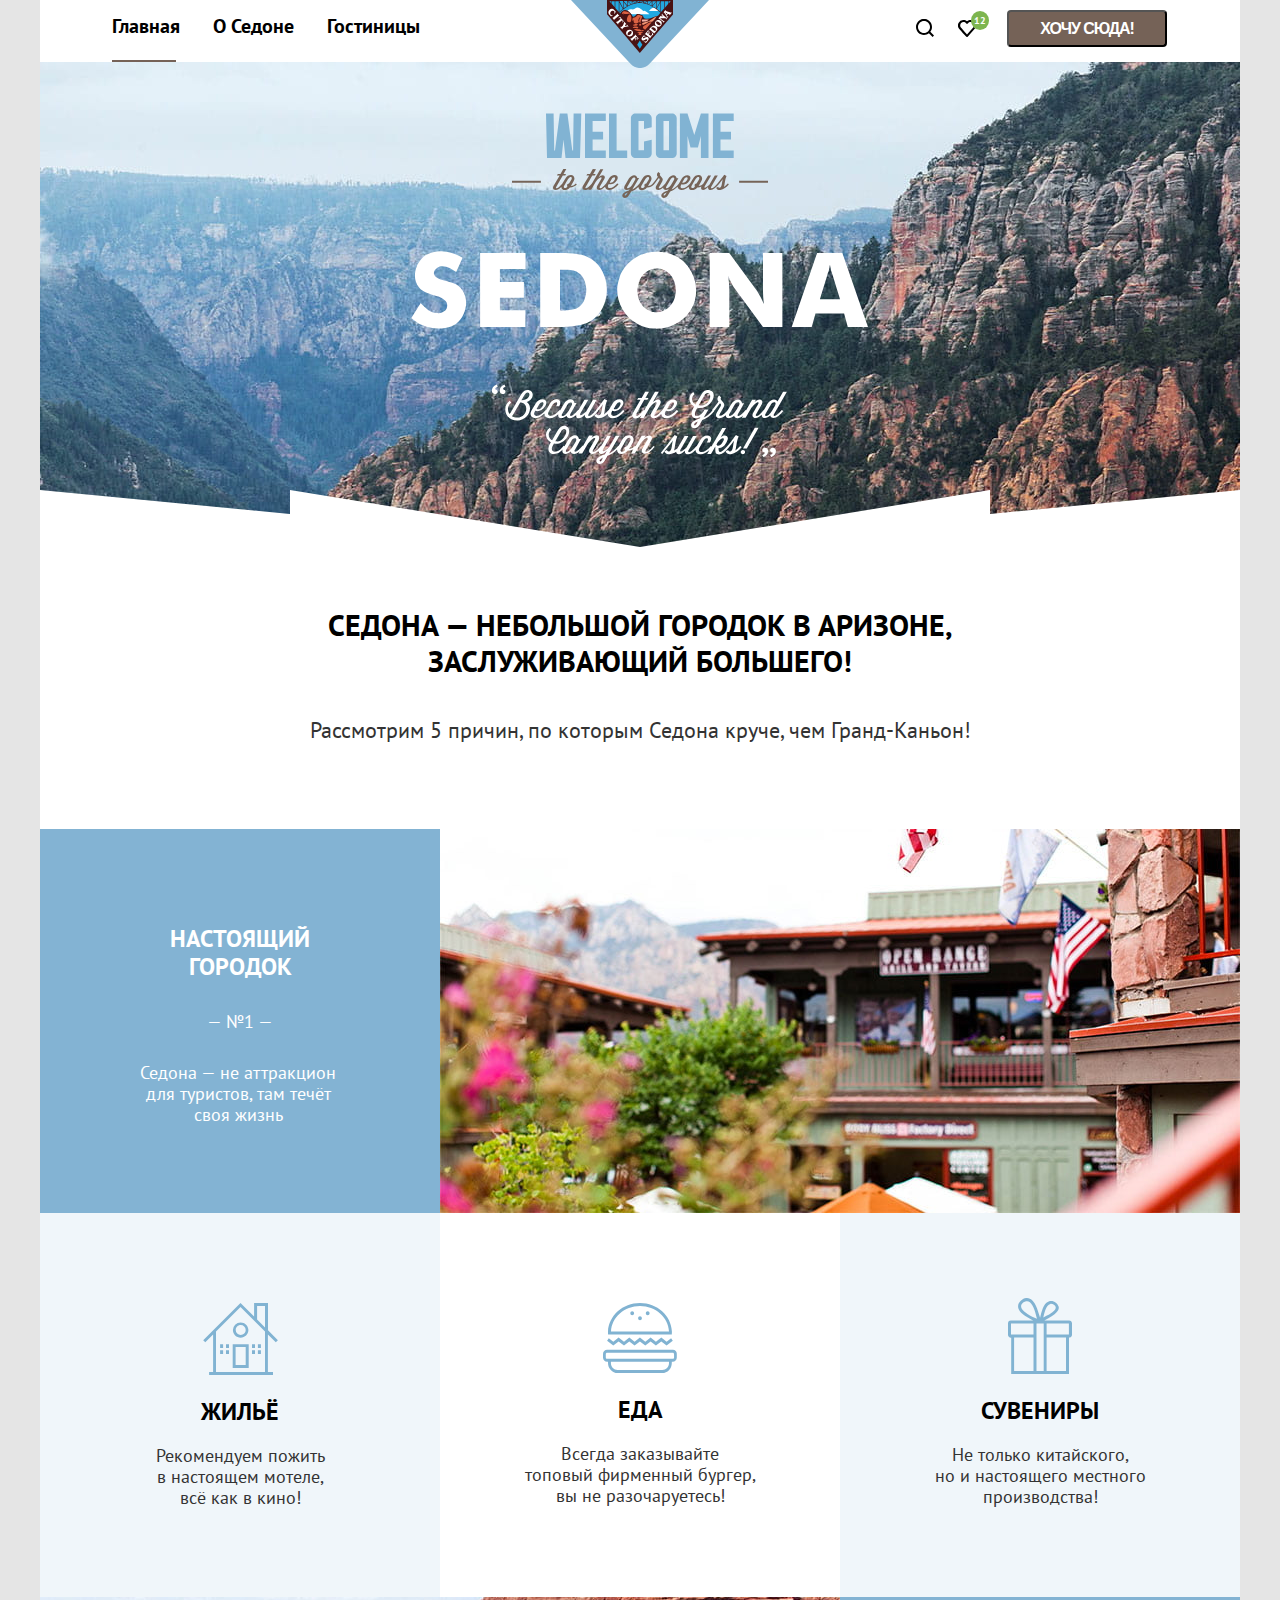
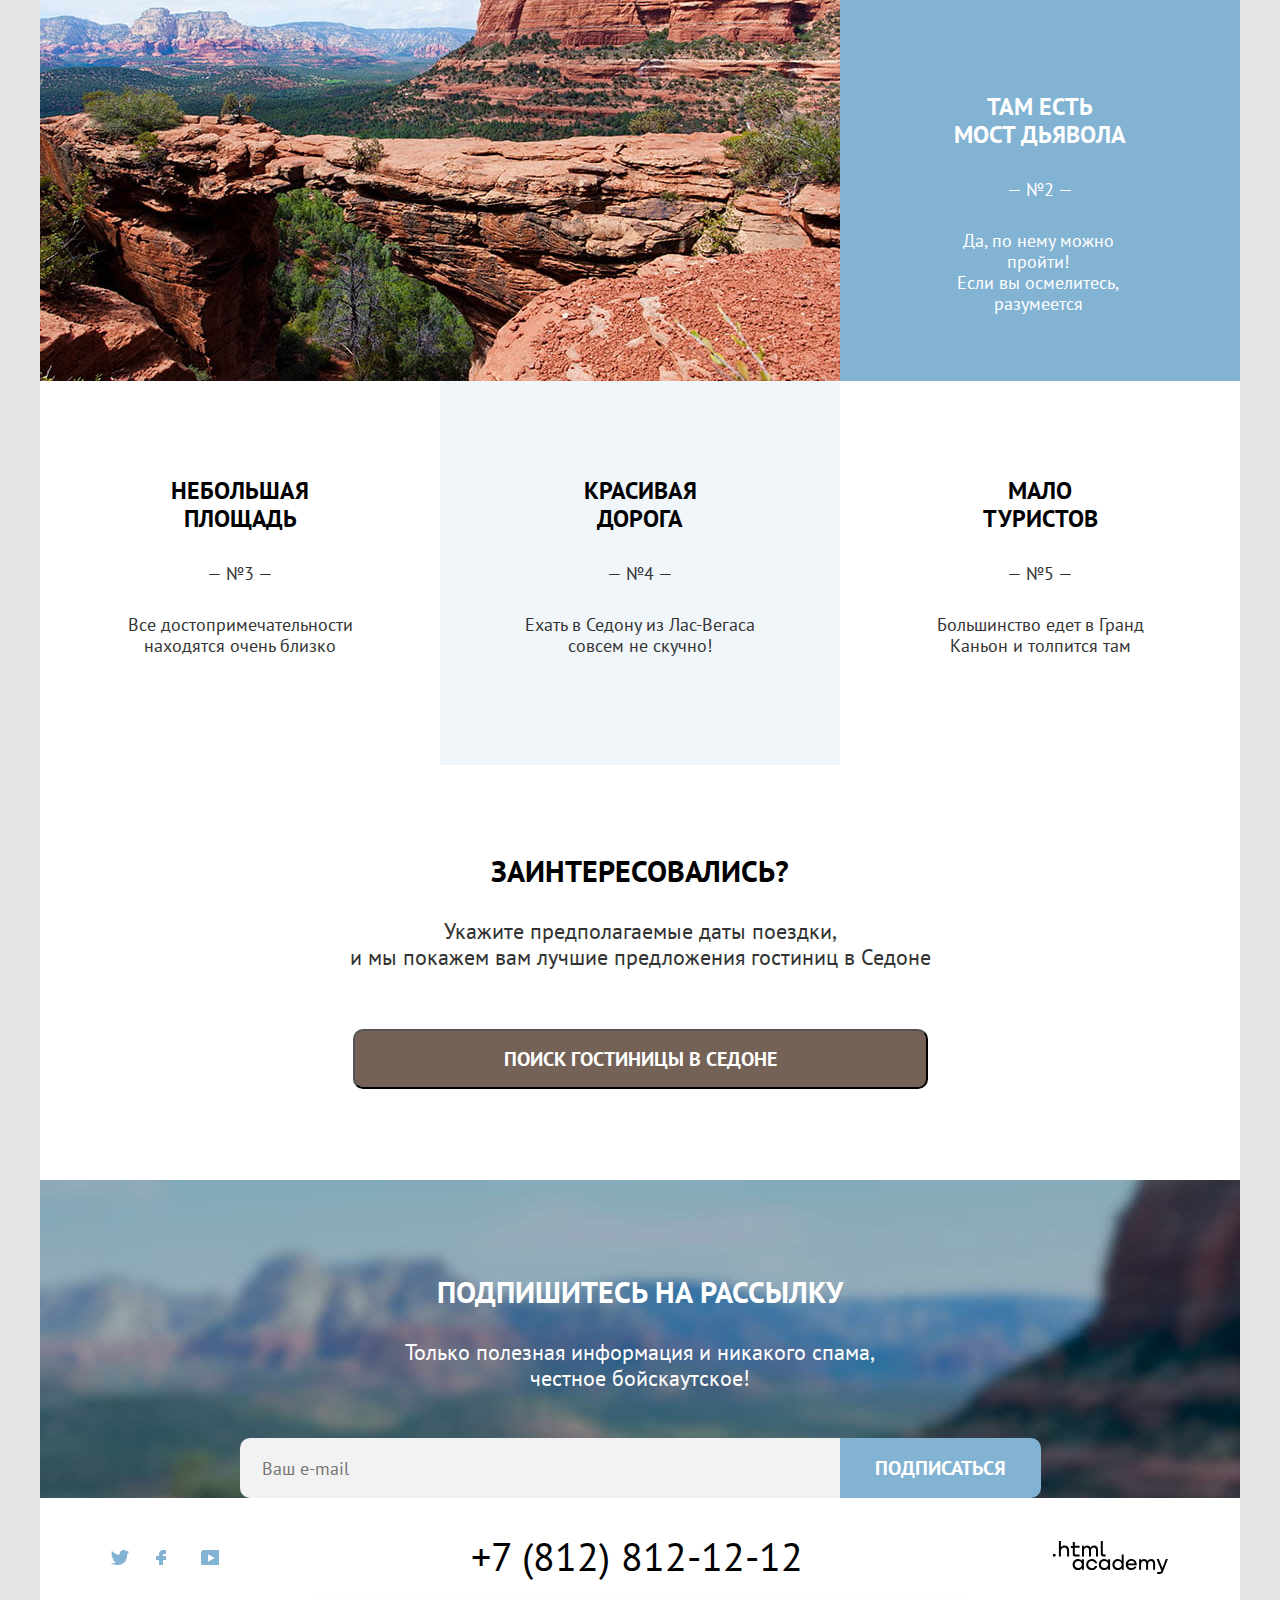
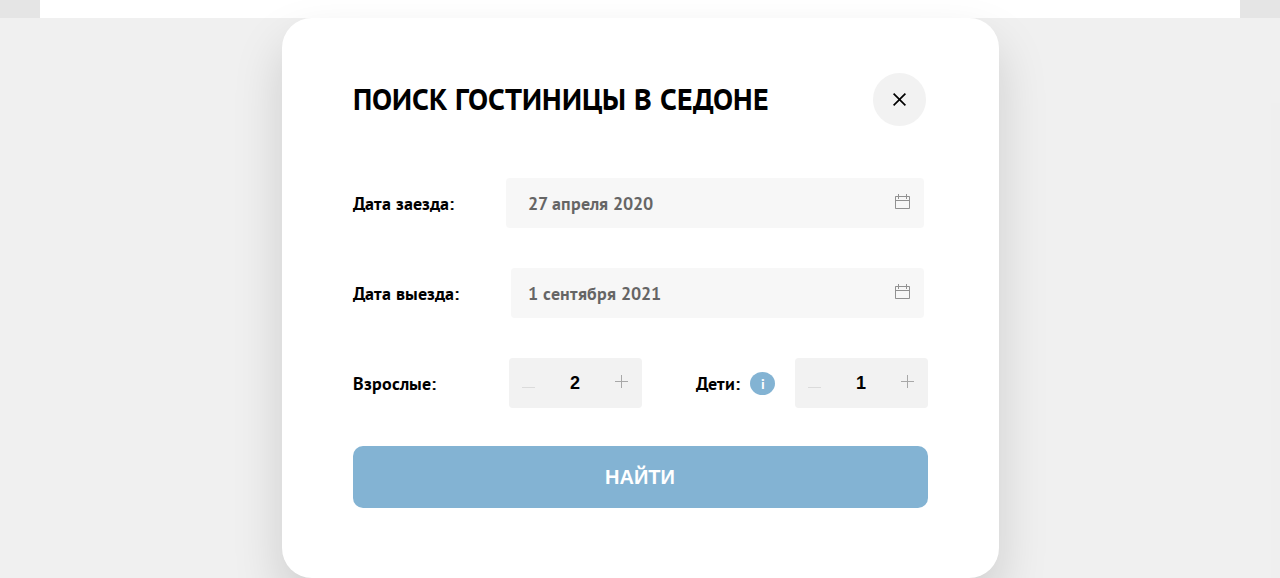
==== commit c429157c: "Доработки" ====
--- a/index.html
+++ b/index.html
@@ -7,7 +7,8 @@
   <meta name="viewport" content="width=device-width, initial-scale=1.0">
   <title>HOTELS catalog: Седона</title>
   <link rel="icon" href="favicon.ico">
-  <link href="css\style.css" rel="stylesheet">
+  <link rel="icon" type="image/png" sizes="32x32" href="../images/favicon-32.png">
+  <link href="css/style.css" rel="stylesheet">
 </head>
 
 <body>
@@ -27,7 +28,7 @@
         </ul>
         <div class="logo">
           <a href="index.html" class="logo-link">
-            <img class="logo-image" src="images\logo-sedona.svg" width="138" height="68" alt="Логотип Седона">
+            <img class="logo-image" src="images/logo-sedona.svg" width="138" height="68" alt="Логотип Седона">
           </a>
         </div>
         <ul class="navigation-list navigation-user">
@@ -64,7 +65,7 @@
       <!--<div class="favorite-window favorite-window-hide">
         <ul class="favorite-window-list">
           <li class="favorite-window-item">
-            <img class="favorite-window-image" src="images\hotels\desert-quail.jpg" width="48" height="48"
+            <img class="favorite-window-image" src="images/hotels/desert-quail.jpg" width="48" height="48"
               alt="Мотель Desert Quail Inn">
             <div class="favorite-window-description">
               <h3 class="favorite-window-title">Desert Quail Inn</h3>
@@ -81,7 +82,7 @@
             </div>
           </li>
           <li class="favorite-window-item">
-            <img class="favorite-window-image" src="images\hotels\villas-at-poco.jpg" width="48" height="48"
+            <img class="favorite-window-image" src="images/hotels/villas-at-poco.jpg" width="48" height="48"
               alt="Мотель Desert Quail Inn">
             <div class="favorite-window-description">
               <h3 class="favorite-window-title">Villas at Poco Diablo</h3>
@@ -103,7 +104,7 @@
     </header>
     <main class="main-index">
       <div class="index-promo">
-        <img src="images\welcome-index.svg" width="458" height="352" alt="Привет великолепная Седона!"
+        <img src="images/welcome-index.svg" width="458" height="352" alt="Привет великолепная Седона!"
           class="index-promo-image">
       </div>
       <section class="description">
@@ -121,28 +122,28 @@
             <p class="advantages-item-description">Седона — не аттракцион для туристов, там течёт своя жизнь</p>
           </li>
           <li class="advantages-image-city">
-            <img class="advantages-item-image" src="images\city-sedona.jpg" width="800" height="384" alt="Город Седона">
+            <img class="advantages-item-image" src="images/city-sedona.jpg" width="800" height="384" alt="Город Седона">
           </li>
           <li class="advantages-item advantages-item-housing">
-            <img class="advantages-item-icon" src="images\icons\house-icon.svg" width="75" height="72"
+            <img class="advantages-item-icon" src="images/icons/house-icon.svg" width="75" height="72"
               alt="Жилье в Седоне">
             <h2 class="item-title-housing">Жильё</h2>
-            <p class="housing-description">Рекомендуем пожить<br> в настоящем мотеле,<br> всё как в кино!</p>
+            <p class="housing-description">Рекомендуем пожить в настоящем мотеле,<br>всё как в кино!</p>
           </li>
           <li class="advantages-item advantages-item-food">
-            <img class="advantages-item-icon" src="images\icons\food-icon.svg" width="74" height="70"
+            <img class="advantages-item-icon" src="images/icons/food-icon.svg" width="74" height="70"
               alt="Бургеры в Седоне">
             <h2 class="item-title-food">Еда</h2>
             <p class="food-description">Всегда заказывайте<br> топовый фирменный бургер, вы не разочаруетесь!</p>
           </li>
           <li class="advantages-item advantages-item-gifts">
-            <img class="advantages-item-icon gift-image" src="images\icons\gift-icon.svg" width="64" height="76"
+            <img class="advantages-item-icon gift-image" src="images/icons/gift-icon.svg" width="64" height="76"
               alt="Сувениры в Седоне">
             <h2 class="item-title-gifts">Сувениры</h2>
             <p class="gifts-description">Не только китайского,<br> но и настоящего местного производства!</p>
           </li>
           <li class="advantages-image-canyon">
-            <img class="advantages-item-image" src="images\canyon.jpg" width="800" height="384" alt="Каньон в Седоне">
+            <img class="advantages-item-image" src="images/canyon.jpg" width="800" height="384" alt="Каньон в Седоне">
           </li>
           <li class="advantages-item advantages-item-bridge">
             <h2 class="advantages-title-bridge">Там есть<br> мост дьявола</h2>
@@ -197,7 +198,7 @@
                     d="M11.6.2c1.8-.5 3.2.3 3.8 1.2.7-.2 1.4-.5 2.1-.7 0 .9-.6 1.5-.9 1.8.7.1 1.4-.6 1.4-.6-.2 1-1.1 1.8-1.7 2C16.1 10.7 13 15.1 5.7 15h-.5c-.4 0-4.4-.5-5.2-1.9 2.4.2 4.1-.4 5-1.2-1-.3-2.9-.4-3.2-2.9.4.1.6.2 1.3.1C1.8 8.3.4 7.5.5 5.3c.3.3 1.1.5 1.4.5C1.1 5.6-.2 2.5.9.9c1.9 1.9 4 3.6 7.6 3.8C8.7 2.3 9.7.8 11.6.2Z" />
                 </g>
                 <defs>
-                  <clipPath id="a">
+                  <clipPath id="tw">
                     <path fill="#fff" d="M0 0h18v15H0z" />
                   </clipPath>
                 </defs>
@@ -207,7 +208,7 @@
           <li class="footer-social-item">
             <a class="social-button" href="#">
               <span class="visually-hidden">Фейсбук</span>
-              <svg width="10" height="18" fill="none" xmlns="http://www.w3.org/2000/svg">
+              <svg width="18" height="15" fill="none" xmlns="http://www.w3.org/2000/svg">
                 <path class="footer-social-icon" d="M7 0C4.8 0 3 1.8 3 4v2H0v4h3v8h4v-8h3V6H7V4h3V0H7Z"
                   fill="#83B3D3" />
               </svg>
@@ -216,14 +217,14 @@
           <li class="footer-social-item">
             <a class="social-button" href="#">
               <span class="visually-hidden">Ютуб</span>
-              <svg width="20" height="16" fill="none" xmlns="http://www.w3.org/2000/svg">
+              <svg width="18" height="15" fill="none" xmlns="http://www.w3.org/2000/svg">
                 <g clip-path="url(#a)">
                   <path class="footer-social-icon"
                     d="M17 0H2.9C1.2 0 0 1.5 0 3.2v9.5C0 14.5 1.2 16 2.9 16h14.3c1.5 0 2.9-1.5 2.9-3.2V3.2C19.9 1.5 18.7 0 17 0ZM7 11.8V4.2L13.7 8 7 11.8Z"
                     fill="#83B3D3" />
                 </g>
                 <defs>
-                  <clipPath id="a">
+                  <clipPath id="b">
                     <path fill="#fff" d="M0 0h20v16H0z" />
                   </clipPath>
                 </defs>
@@ -254,24 +255,31 @@
         <h2 class="modal-title">Поиск гостиницы в Седоне</h2>
         <form class="modal-form" action="#" method="POST">
           <div class="modal-form-content">
-            <label class="modal-form-description" for="start">Дата заезда:</label>
-            <input class="modal-form-date data-start" type="text" id="start" name="trip-start" value="27 апреля 2020"
-              required>
-            <span class="visually-hidden">Сообщение об ошибке</span>
+            <label class="modal-form-description calendar" for="start">Дата заезда:
+              <input class="modal-form-date data-start" type="text" id="start" name="trip-start" value="27 апреля 2020"
+                required>
+              <span class="visually-hidden">Сообщение об ошибке</span>
+            </label>
           </div>
           <div class="modal-form-content">
-            <label class="modal-form-description" for="end">Дата выезда:</label>
-            <input class="modal-form-date data-end" type="text" id="end" name="trip-start" value="01 сентября 2021"
-              required>
-            <span class="visually-hidden">Сообщение об успехе</span>
+            <label class="modal-form-description calendar" for="end">Дата выезда:
+              <input class="modal-form-date data-end" type="text" id="end" name="trip-end" value="1 сентября 2021"
+                required>
+              <span class="visually-hidden">Сообщение об успехе</span>
+            </label>
           </div>
           <div class="input-group">
             <div class="input-group-sub">
-              <label class="modal-form-description" for="num_count">Взрослые:</label>
+              <label class="modal-form-description" for="num_count_adult">Взрослые:</label>
               <div class="input-group-param param-adult" data-step="1" data-min="1" data-max="100">
-                <button type="button" class="number-button">−</button>
-                <input class="input-group-number" type="text" name="count" id="num_count" value="2">
-                <button type="button" class="number-button">+</button>
+                <button type="button" class="number-button">
+                  <svg width="13" height="1" fill="none" xmlns="http://www.w3.org/2000/svg">
+                    <path opacity=".3" d="M0 0v1h13V0H0Z" fill="#000" /></svg>
+                </button>
+                <input class="input-group-number" type="text" name="count-adult" id="num_count_adult" value="2">
+                <button type="button" class="number-button"><svg width="13" height="13" fill="none"
+                    xmlns="http://www.w3.org/2000/svg">
+                    <path d="M13 6H7V0H6v6H0v1h6v6h1V7h6V6Z" fill="#000" /></svg></button>
               </div>
             </div>
             <div class="input-group-sub">
@@ -281,14 +289,21 @@
                 <span class="modal-info">i</span>
               </div>
               <div class="input-group-param" data-step="1" data-min="1" data-max="100">
-                <button type="button" class="number-button">−</button>
-                <input class="input-group-number" type="text" name="count" id="num_count" value="1">
-                <button type="button" class="number-button">+</button>
+                <button type="button" class="number-button">
+                  <svg width="13" height="1" fill="none" xmlns="http://www.w3.org/2000/svg">
+                    <path opacity=".3" d="M0 0v1h13V0H0Z" fill="#000" /></svg>
+                </button>
+                <input class="input-group-number" type="text" name="count-childs" id="num_count" value="1">
+                <button type="button" class="number-button">
+                  <svg width="13" height="13" fill="none" xmlns="http://www.w3.org/2000/svg">
+                    <path d="M13 6H7V0H6v6H0v1h6v6h1V7h6V6Z" fill="#000" /></svg>
+                </button>
               </div>
             </div>
           </div>
+          <button class="modal-button blue-button" type="button">Найти</button>
         </form>
-        <button class="modal-button blue-button" type="button">Найти</button>
+
       </section>
     </div>
   </div>
--- a/css/style.css
+++ b/css/style.css
@@ -0,0 +1,1895 @@
+@font-face {
+  font-family: "PT Sans";
+  font-style: normal;
+  font-weight: 400;
+  src: url("/fonts/ptsans-400.woff2") format("woff2");
+  font-display: swap;
+}
+
+@font-face {
+  font-family: "PT Sans";
+  font-style: normal;
+  font-weight: 700;
+  src: url("/fonts/ptsans-700.woff2") format("woff2");
+  font-display: swap;
+}
+
+@font-face {
+  font-family: "PT Sans";
+  font-style: italic;
+  font-weight: 400;
+  src: url("/fonts/pt-sans-italic.woff2") format("woff2");
+}
+
+@font-face {
+  font-family: "PT Sans";
+  font-style: italic;
+  font-weight: 700;
+  src: url("/fonts/pt-sans-bold-italic.woff2") format("woff2");
+  font-display: swap;
+}
+
+body {
+  margin: 0;
+  font-family: "PT Sans", sans-serif;
+  font-size: 18px;
+  line-height: 21px;
+  background-color: #E5E5E5;
+  color: #333333;
+}
+
+.container {
+  max-width: 1200px;
+  margin: auto;
+}
+
+.visually-hidden {
+  display: none;
+}
+
+.page-header {
+  color: #000000;
+  background-color: #FFFFFF;
+}
+
+.navigation {
+  display: flex;
+  justify-content: space-between;
+  width: 1200px;
+  position: relative;
+}
+
+.navigation-list {
+  display: flex;
+  justify-content: space-around;
+  margin: 0;
+  padding: 0;
+}
+
+.navigation-user {
+  display: flex;
+  justify-content: flex-end;
+  margin-left: 175px;
+  align-items: baseline;
+  padding-left: 0;
+}
+
+.navigation-item {
+  margin-left: 60px;
+  margin-top: 4px;
+  list-style-type: none;
+}
+
+.navigation-item:not(:first-child) {
+  margin-left: 9px;
+}
+
+.navigation-item-user {
+  margin-top: 8px;
+  list-style-type: none;
+}
+
+.navigation-link {
+  position: relative;
+  display: block;
+  padding: 6px 9px;
+  font-size: 20px;
+  line-height: 26px;
+  font-weight: 700;
+  color: #000000;
+  background-color: #FFFFFF;
+  text-align: center;
+  text-decoration: none;
+  border: 3px solid transparent;
+}
+
+.active::after {
+  position: absolute;
+  content: "";
+  top: 140%;
+  display: block;
+  width: calc(100% - 22px);
+  height: 2px;
+  background-color: #756257;
+}
+
+.navigation-link:hover {
+  color: #756257;
+}
+
+.navigation-icon-param:hover {
+  fill: #756257;
+}
+
+.navigation-link:focus {
+  border: 3px solid #83B3D3;
+  box-sizing: border-box;
+  border-radius: 10px;
+}
+
+.navigation-link:active {
+  color: #756257;
+  opacity: 0.3;
+}
+
+.counter {
+  position: relative;
+}
+
+.counter::after {
+  position: absolute;
+  top: 0;
+  right: -4px;
+  content: "12";
+  font-size: 10px;
+  line-height: 13px;
+  text-align: center;
+  color: #FFFFFF;
+  background-color: #7DB54F;
+  background-size: 19px;
+  border-radius: 50%;
+  padding: 3px;  
+}
+
+.logo {
+  margin-left: 120px;
+}
+
+.logo-link {
+  position: relative;
+  z-index: 1;
+}
+
+.navigation-button {
+  margin-right: 73px;
+  margin-top: 10px;
+  margin-bottom: 14px;
+  width: 160px;
+  height: 37px;
+  font-weight: 700;
+  font-size: 16px;
+  letter-spacing: -1.1px;
+  line-height: 21px;
+  text-align: center;
+  text-transform: uppercase;
+  background-color: #756257;
+  border-radius: 4px;
+  color:#FFFFFF;
+}
+
+/*Избранное*/
+.favorite-window {
+  width: 400px;
+  min-height: 232px;
+  position: absolute;
+  top: 0;
+  right: 0;
+  z-index: 2;
+  box-sizing: border-box;
+  font-family: "PT Sans Narrow", sans-serif;
+  display: flex;
+  flex-direction: column;
+  border: 1px solid #E6E6E6;
+  box-sizing: border-box;
+  box-shadow: 0px 25px 50px rgba(0, 0, 0, 0.15);
+  border-radius: 20px;
+  background: #FFFFFF;
+}
+
+.favorite-window-list {
+  margin: 0;
+  padding: 0;
+  display: flex;
+  flex-direction: column;
+}
+
+.favorite-window-item {
+  display: flex;
+  justify-content: space-between;
+  padding: 25px;
+  align-items: center;
+  list-style-type: none;
+}
+
+.favorite-window-image {
+  border-radius: 50%;
+}
+
+.favorite-window-description {
+  width: 244px;
+}
+
+.favorite-window-title {
+  margin: 0;
+  padding: 0;
+  font-weight: 700;
+  font-size: 18px;
+  color: #000000;
+}
+
+.favorite-window-type {
+  font-weight: normal;
+  font-size: 16px;
+  color: #333333;
+}
+
+.favorite-window-delete {
+  margin-left: 25px;
+}
+
+.favorite-window-button {
+  width: 400px;
+  font-weight: 700;
+  font-size: 16px;
+  line-height: 21px;
+  text-align: center;
+  text-transform: uppercase;
+  padding-top: 20px;
+  padding-bottom: 20px;
+  font-size: 16px;
+  line-height: 21px;
+  text-align: center;
+  background: #756257;
+  border-radius: 0px 0px 20px 20px;
+  color: #FFFFFF;
+  text-decoration: none;
+}
+
+/*main*/
+
+
+.main-index {
+  margin-top: -10px;
+  color: #000000;
+  background-color: #FFFFFF;
+}
+
+.index-promo {
+  position: relative;
+  background-image: url(../images/index-background.jpg),
+  url(../images/divider.svg);
+  width: 1200px;
+  height: 485px;
+  text-align: center;
+  background-size: 100% auto;
+  background-repeat: no-repeat;
+}
+
+.index-promo-image {
+  display: block;
+  margin: auto;
+  padding-top: 51px
+}
+
+.index-promo::after {
+  content: "";
+  position: absolute;
+  bottom: 0;
+  left: 0;
+  background-image: url(../images/divider.svg);
+  width: 100%;
+  height: 57px;
+}
+
+.description {
+  padding-top: 60px;
+  padding-bottom: 79px;
+  text-align: center;
+  background: #FFFFFF;
+}
+
+.description-container {
+  max-width: 720px;
+  line-height: 36px;
+  margin-left: 240px;
+}
+
+.description-title {
+  margin: 0;
+  margin-bottom: 33px;
+  font-weight: 700;
+  font-size: 30px;
+  line-height: 36px;
+  text-align: center;
+  text-transform: uppercase;
+}
+
+.description-text {
+  font-weight: 400;
+  font-size: 22px;
+  line-height: 36px;
+  text-align: center;
+  color: #333333;
+}
+
+.advantages {
+  font-weight: 400;
+  font-size: 18px;
+  line-height: 21px;
+  text-align: center;
+}
+
+.advantages-list {
+  display: flex;
+  justify-content: space-between;
+  flex-wrap: wrap;
+  margin: 0;
+  padding: 0;
+  list-style-type: none;
+}
+
+.advantages-item {
+  margin: 0;
+  padding: 0;
+  width: 400px;
+  height: 384px;
+}
+
+.advantages-item-city,
+.advantages-item-bridge {
+  font-weight: 400;
+  font-size: 18px;
+  line-height: 21px;
+  text-align: center;
+  color: #FFFFFF;
+  background-color: #83B3D3;
+  
+}
+
+.advantages-item-housing,
+.advantages-item-gifts,
+.advantages-item-road {
+  font-weight: 400;
+  font-size: 18px;
+  line-height: 21px;
+  text-align: center;
+  color: #333333;
+  background-color: rgba(131, 179, 211, 0.12);
+}
+
+.advantages-item-food,
+.advantages-item-area,
+.advantages-item-few {
+  font-weight: 400;
+  font-size: 18px;
+  line-height: 21px;
+  text-align: center;
+  color: #333333;
+  background-color: #FFFFFF;
+}
+
+.advantages-item-title {
+  margin: 0;
+  padding: 0;
+  padding-top: 96px;
+  padding-bottom: 30px;
+  font-weight: 700;
+  font-size: 24px;
+  line-height: 28px;
+  text-transform: uppercase;
+}
+
+.item-title-housing,
+.item-title-food,
+.item-title-gifts {
+  margin: 0;
+  margin-top: 19px;
+  margin-bottom: 19px;
+  font-weight: 700;
+  font-size: 24px;
+  line-height: 28px;
+  text-align: center;
+  color: #000;
+  text-transform: uppercase;
+}
+
+.advantages-item-description {
+  margin: auto;
+  margin-top: 30px;
+  max-width: 216px;
+  margin-left: 90px;
+  font-weight: 400;
+  font-size: 18px;
+  line-height: 21px;
+  text-align: center;
+  color: #FFFFFF;
+}
+
+.housing-description,
+.food-description,
+.gifts-description {
+  margin: auto;
+  max-width: 250px;
+  font-weight: 400;
+  font-size: 18px;
+  line-height: 21px;
+  text-align: center;
+  color: #333333;
+}
+
+.housing-description {
+  width: 172px;
+}
+
+.advantages-item-icon {
+  margin-top: 90px;
+}
+
+.gift-image {
+  margin-top: 85px;
+}
+
+.advantages-item-image {
+  display: block;
+}
+
+.advantages-title-bridge {
+  margin: 0;
+  padding-top: 96px;
+  padding-bottom: 30px;
+  font-weight: 700;
+  font-size: 24px;
+  line-height: 28px;
+  text-align: center;
+  text-transform: uppercase;
+  color: #FFFFFF;
+}
+
+.advantages-title-area,
+.advantages-title-road,
+.advantages-title-few {
+  margin: 0;
+  padding-top: 96px;
+  padding-bottom: 30px;
+  font-weight: 700;
+  font-size: 24px;
+  line-height: 28px;
+  text-align: center;
+  text-transform: uppercase;
+  color: #000000;
+}
+
+.advantages-description {
+  margin: 0;
+  margin-top: 30px;
+}
+
+.search {
+  padding-top: 88px;
+  max-height: 417px;
+  text-align: center;
+  background-color: #FFFFFF;
+}
+
+.search-caption {
+  margin: 0;
+  font-weight: 700;
+  font-size: 30px;
+  line-height: 36px;
+  text-align: center;
+  text-transform: uppercase;
+  color: #000000;
+}
+
+.search-description {
+  margin: 0;
+  margin-top: 29px;
+  font-weight: 400;
+  font-size: 22px;
+  line-height: 26px;
+  text-align: center;
+  color: #333333;
+}
+
+.search-button {
+  margin-top: 59px;
+  margin-bottom: 91px;
+  width: 575px;
+  height: 60px;
+  background-color: #756257;
+  border-radius: 10px;
+  font-family: 'PT Sans', sans-serif;
+  font-weight: 700;
+  font-size: 20px;
+  line-height: 36px;
+  text-align: center;
+  text-transform: uppercase;
+  color: #FFFFFF;
+}
+
+.search-button:hover {
+  background-color: #615048;
+}
+
+.search-button:focus {
+  background: #615048;
+  outline: 3px solid #83B3D3;
+  box-sizing: border-box;
+}
+
+.search-button:active {
+  opacity: 0.3;
+}
+
+.subscription {
+  background-image: url(../images/subscription-background.jpg);
+  width: 1200px;
+  font-weight: 400;
+  font-size: 22px;
+  line-height: 26px;
+  text-align: center;
+  color: #FFFFFF;
+}
+
+.subscription-catalog {
+  padding-bottom: 138px;
+  background-image: url(../images/subscription-background.jpg);
+  background-repeat: round;
+  width: 1200px;
+  font-weight: 400;
+  font-size: 22px;
+  line-height: 26px;
+  text-align: center;
+  color: #FFFFFF;
+}
+
+.subscription-caption {
+  margin: 0;
+  padding: 0;
+  padding-top: 94px;
+  font-family: 'PT Sans', sans-serif;
+  font-style: normal;
+  font-weight: bold;
+  font-size: 30px;
+  line-height: 36px;
+  text-align: center;
+  text-transform: uppercase;
+  color: #FFFFFF;
+}
+
+.subscription-caption-catalog {
+  margin: 0;
+  padding-top: 24px;
+  font-family: 'PT Sans', sans-serif;
+  font-style: normal;
+  font-weight: bold;
+  font-size: 30px;
+  line-height: 36px;
+  text-align: center;
+  text-transform: uppercase;
+  color: #000000;
+}
+
+.subscription-description {
+  margin: 0;
+  margin-top: 29px;
+}
+
+.subscription-form {
+  display: flex;
+  justify-content: center;
+  margin-top: 47px;
+}
+
+.field {
+  box-sizing: border-box;
+  width: 600px;
+  height: 60px;
+  padding-left: 22px;
+  background-color: #F2F2F2;
+  border: none;
+  border-radius: 10px 0px 0px 10px;
+  border-right: 0;
+  font-family: 'PT Sans', sans-serif;
+  font-weight: 400;
+  font-size: 18px;
+  line-height: 26px;
+  color: #000000;
+  
+}
+
+.field:hover {
+  background-color: #E6E6E6;
+}
+
+.field:focus {
+  background-color: #E6E6E6;
+  border: 3px solid #83B3D3;
+}
+
+.field:active {
+  background-color: #FFFFFF;
+  outline: 2px solid #000000;
+  box-sizing: border-box;
+}
+
+.field:optional:valid {
+  outline: 2px solid transparent;
+}
+
+.newsletter-button {
+  height: 60px;
+  background-color: #83B3D3;
+  padding-left: 35px;
+  padding-right: 35px;
+  border: none;
+  border-radius: 0px 10px 10px 0px;
+  border-left: 0;
+  font-family: 'PT Sans', sans-serif;
+  font-weight: 700;
+  font-size: 20px;
+  line-height: 26px;
+  text-align: center;
+  text-transform: uppercase;
+  color: #FFFFFF;
+}
+
+.blue-button:hover {
+  background-color: #68A2CA;
+}
+
+.blue-button:focus {
+  background-color: #68A2CA;
+  outline: 3px solid #756257;
+}
+
+.blue-button:active {
+  color: #FFFFFF;
+  opacity: 0.3;
+  background-color: #68A2CA;
+  border: none;
+}
+
+.page-footer {
+  background-color: #FFFFFF;
+}
+
+.footer-social {
+  display: flex;
+  justify-content: space-between;
+  padding-top: 40px;
+  padding-bottom: 21px;
+}
+
+.footer-social-list {
+  display: flex;
+  align-items: flex-start;
+  margin: 0;
+}
+
+.footer-social-item {
+  margin-top: 10px;
+  margin-left: 19px;
+  text-align: left;
+  list-style-type: none;
+  text-decoration: none;
+}
+
+.footer-social-item:not(:first-child) {
+  margin-left: 3px;
+}
+
+.social-button {
+  padding: 11px 12px;
+}
+
+.footer-social-icon:hover {
+  fill: #68A2CA;
+}
+
+.social-button:focus {
+  fill: #68A2CA;
+  outline: 3px solid #83B3D3;
+  box-sizing: border-box;
+  border-radius: 10px;
+}
+
+.social-button:active {
+  opacity: 0.3;
+}
+
+.footer-tel {
+  display: block;
+  margin-left: 11px;
+  margin-top: -17px;
+  padding: 15px;
+  text-decoration: none;
+  font-weight: 400;
+  font-size: 40px;
+  line-height: 40px;
+  text-align: center;
+  text-transform: uppercase;
+  color: #000000;
+}
+
+.footer-tel:hover {
+  color: #756257;
+}
+
+.footer-tel:focus {
+  outline: 3px solid #83B3D3;
+  box-sizing: border-box;
+  border-radius: 10px;
+  color: #756257;
+}
+
+.footer-tel:active {
+  color: #756257;
+  opacity: 0.3;
+}
+
+.footer-logo {
+  margin-top: -15px;
+  margin-right: 50px;
+}
+
+.footer-logo-link {
+  display: block;
+  padding: 18px 22px;
+}
+
+.logo-link-param:hover {
+  fill: #756257;
+}
+
+.footer-logo-link:focus {
+  outline: 3px solid #83B3D3;
+  box-sizing: border-box;
+  border-radius: 10px;
+  fill: #756257;
+}
+
+.footer-logo-link:active {
+  opacity: 0.3;
+}
+
+/* Начало стилей страницы каталога */
+
+.main-hotels {
+  margin-top: -10px;
+  background-color: #F2F2F2;
+}
+
+.filter {
+  background-image: url(../images/catalog-background.jpg);
+  max-width: 1200px;
+  max-height: 408px;
+  font-weight: 400;
+  font-size: 18px;
+  line-height: 23px;
+  color: #FFFFFF;
+}
+
+.filter-title {
+  margin: 0;
+  padding-top: 30px;
+  padding-left: 71px;
+  font-weight: 700;
+  font-size: 60px;
+  line-height: 78px;
+  color: #FFFFFF;
+}
+
+.menu-catalog {
+  display: flex;
+  margin-top: -4px;
+  padding-left: 73px;
+  list-style-type: none;
+}
+
+.menu-catalog-item {
+  margin-right: 10px;
+}
+
+.menu-catalog-link {
+  text-decoration: none;
+  font-weight: 400;
+  font-size: 16px;
+  line-height: 21px;
+  color: #FFFFFF;
+}
+
+.menu-catalog-link:hover {
+  opacity: 0.6;
+}
+
+.menu-catalog-link:focus {
+  border: 3px solid #83B3D3;
+  box-sizing: border-box;
+  border-radius: 4px;
+}
+
+.menu-catalog-link:active {
+  border: none;
+  opacity: 0.3;
+}
+
+.catalog-filter {
+  display: flex;
+  justify-content: space-between;
+}
+
+.catalog-filter-group {
+  margin: 0;
+  padding: 0;
+  border: none;
+}
+
+.filter-group-checkbox {
+  margin-top: 26px;
+  margin-left: 69px;
+  margin-bottom: 73px;
+}
+
+.filter-group-radio {
+  margin-top: 26px;
+  margin-left: -18px;
+  margin-bottom: 73px;
+}
+
+.filter-group-toggle {
+  margin-top: 27px;
+  margin-left: 83px;
+  margin-bottom: 73px;
+}
+
+.price-entry-field {
+  width: 287px;
+  height: 48px;
+  margin-top: 5px;
+  margin-bottom: 26px;
+  display: grid;
+  grid-template-columns: 1fr 1fr;
+}
+
+.price-area {
+  padding-left: 0;
+}
+
+.filter-input-left,
+.filter-input-right {
+  margin: 0;
+  padding: 5px;
+  padding-left: 17px;
+  width: 100%;
+  height: 48px;
+  display: block;
+  background: inherit;
+  border: 2px solid #FFFFFF;
+  box-sizing: border-box;
+  font-weight: 400;
+  font-size: 18px;
+  line-height: 23px;
+  color: #FFFFFF;
+}
+
+.filter-input-left {
+  border-right: 1px solid #FFFFFF;
+  border-radius: 4px 0 0 4px;
+}
+
+.filter-input-right {
+  border-left: 1px solid #FFFFFF;
+  border-radius: 0 4px 4px 0;
+}
+
+.filter-input-left:hover,
+.filter-input-right:hover {
+  opacity: 0.6;
+}
+
+.filter-input-left:focus,
+.filter-input-right:focus {
+  box-sizing: border-box;
+  box-shadow: 0px 0px 0px 3px #81B3D2;
+}
+
+.filter-input-left:active,
+.filter-input-right:active {
+  background: #756257;
+}
+
+.range-controls {
+  position: relative;
+  width: 287px;
+  height: 4px;
+  margin-top: 10px;
+  background-color: rgba(248, 247, 244, 0.3);
+}
+
+.bar {
+  position: absolute;
+  left: 0px;
+  top: 0;
+  width: 217px;
+  height: 4px;
+  background-color: #FFFFFF;
+}
+
+.range-toggle {
+  position: absolute;
+  top: -8px;
+  width: 20px;
+  height: 20px;
+  background-color: #FFFFFF;
+  border: none;
+  border-radius: 5px;
+  cursor: pointer;
+}
+
+.range-toggle:hover {
+  box-shadow: 0px 4px 10px rgba(0, 0, 0, 0.25);
+}
+
+.range-toggle:focus {
+  border: 3px solid #83B3D3;
+  box-shadow: 0px 4px 10px rgba(0, 0, 0, 0.25);
+}
+
+.range-toggle:active {
+  border: 2px solid #83B3D3;
+  box-shadow: 0px 7px 15px rgba(0, 0, 0, 0.4);
+}
+
+.range-toggle-min {
+  left: 0;
+}
+
+.range-toggle-max {
+  left: 100%;
+}
+
+.catalog-filter-title {
+  margin-bottom: 32px;
+  font-weight: 700;
+  font-size: 20px;
+  line-height: 26px;
+  color: #FFFFFF;
+}
+
+.catalog-filter-label {
+  position: relative;
+  display: block;
+  padding-left: 43px;
+  margin-bottom: 13px;
+}
+
+.control-mark {
+  position: absolute;
+  top: 0px;
+  left: 4px;
+  width: 20px;
+  height: 20px;
+  background-color: #FFFFFF;
+  border-radius: 4px;
+  color: #3F5E72;
+}
+
+.catalog-filter-label:hover .control-mark {
+  background: rgba(255, 255, 255, 0.6);
+}
+
+.catalog-filter-label:focus .control-mark {
+  outline: 3px solid #83B3D3;
+}
+
+.catalog-filter-label:active .control-mark {
+  background: rgba(255, 255, 255, 0.3);
+}
+
+.catalog-filter-checkbox:disabled+.control-mark {
+  background: rgba(255, 255, 255, 0.6);
+  border: 3px solid #83B3D3;
+}
+
+.catalog-filter-checkbox[type="checkbox"]:checked+.control-mark::after {
+  position: absolute;
+  top: 9px;
+  left: 6px;
+  width: 12px;
+  height: 2px;
+  background-color: #3F5E72;
+  content: "";
+}
+
+.catalog-filter-checkbox[type="checkbox"]:checked+.control-mark::before {
+  position: absolute;
+  top: 11px;
+  left: 4px;
+  width: 8px;
+  height: 2px;
+  background-color: #3F5E72;
+  content: "";
+}
+
+.catalog-filter-checkbox[type="checkbox"]:checked+.control-mark::before {
+  transform: rotate(55deg);
+}
+
+.catalog-filter-checkbox[type="checkbox"]:checked+.control-mark::after {
+  transform: rotate(-65deg);
+}
+
+.catalog-filter-radio[type="radio"]+.control-mark {
+  border-radius: 50%;
+}
+
+.catalog-filter-radio[type="radio"]:checked+.control-mark::before {
+  position: absolute;
+  top: 5px;
+  left: 5px;
+  width: 10px;
+  height: 10px;
+  background-color: #3F5E72;
+  border-radius: 50%;
+  content: "";
+}
+
+.catalog-filter-item {
+  font-weight: 400;
+  font-size: 18px;
+  line-height: 23px;
+  color: #FFFFFF;
+}
+
+.catalog-filter-checkbox {
+  width: 20px;
+  height: 20px;
+  background-color: #FFFFFF;
+  border-radius: 4px;
+  color: #3F5E72;
+}
+
+.catalog-filter-radio {
+  width: 20px;
+  height: 20px;
+  background-color: #FFFFFF;
+  color: #3F5E72;
+}
+
+.catalog-filter-button {
+  display: flex;
+  flex-direction: column;
+  margin-top: 88px;
+  margin-right: 72px;
+}
+
+.button-show {
+  width: 160px;
+  height: 48px;
+  font-family: 'PT Sans', sans-serif;
+  font-weight: 700;
+  font-size: 16px;
+  line-height: 21px;
+  align-items: center;
+  text-align: center;
+  text-transform: uppercase;
+  background: #83B3D3;
+  border: none;
+  border-radius: 4px;
+  color: #FFFFFF;
+}
+
+.button-show:hover {
+  background: #68A2CA;
+}
+
+.button-show:focus {
+  background: #68A2CA;
+  border: 3px solid #FFFFFF;
+}
+
+.button-show:active {
+  background: #68A2CA;
+  border: none;
+  opacity: 0.3;
+}
+
+.button-cancel {
+  margin-top: 20px;
+  border: none;
+  font-family: 'PT Sans', sans-serif;
+  font-weight: 400;
+  font-size: 18px;
+  line-height: 23px;
+  text-align: center;
+  color: #FFFFFF;
+  background: inherit;
+}
+
+.button-cancel:hover {
+  opacity: 0.6;
+}
+
+.button-cancel:focus {
+  border: 3px solid #83B3D3;
+  box-sizing: border-box;
+  border-radius: 4px;
+}
+
+.button-cancel:active {
+  border: none;
+  opacity: 0.3;
+}
+
+.sorting {
+  display: flex;
+  justify-content: space-between;
+  align-items: center;
+  margin-bottom: 41px;
+  margin-top: 44px;
+  padding-left: 71px;
+}
+
+.sorting-type {
+  position: relative;
+  margin-left: 123px;
+}
+
+.sorting-title {
+  margin: 0;
+  padding: 0;
+  font-weight: 700;
+  font-size: 30px;
+  line-height: 39px;
+  text-transform: uppercase;
+  color: #000000;
+}
+
+.select-control {
+  /* for Firefox */
+  -moz-appearance: none;
+  /* for Chrome */
+  -webkit-appearance: none;
+  padding-top: 8px;
+  padding-left: 13px;
+  padding-right: 13px;
+  padding-bottom: 12px;
+  width: 287px;
+  font-family: 'PT Sans', sans-serif;
+  font-weight: 400;
+  font-size: 18px;
+  line-height: 23px;
+  color: #333333;
+  border: 2px solid #E6E6E6;
+  box-sizing: border-box;
+  border-radius: 4px;
+}
+
+.select-control::-ms-expand {
+  display: none;
+}
+
+.sorting-type::before {
+  content: '';
+  position: absolute;
+  color: #E6E6E6;
+  bottom: 20px;
+  left: 88%;
+  width: 12px;
+  height: 7px;
+  background-image: url(../images/icons/select.svg);
+  background-repeat: no-repeat;
+}
+
+.select-control:hover {
+  border: 2px solid #83B3D3;
+  box-sizing: border-box;
+}
+
+.select-control:focus {
+  border: 2px solid #83B3D3;
+  box-sizing: border-box;
+}
+
+.select-control:active {
+  border: 2px solid #E6E6E6;
+  box-sizing: border-box;
+  opacity: 0.3;
+}
+
+.select-control-value {
+  font-family: 'PT Sans', sans-serif;
+  font-style: normal;
+  font-weight: normal;
+  font-size: 18px;
+  line-height: 23px;
+  color: #333333;
+}
+
+.sorting-type-view {
+  display: flex;
+  margin-right: 72px;
+}
+
+.sorting-button {
+  display: block;
+  width: 48px;
+  height: 48px;
+  margin-left: 8px;
+  text-decoration: none;
+}
+
+.sorting-type-icon {
+  padding: 15px;
+  border: 2px solid #E6E6E6;
+  box-sizing: border-box;
+  border-radius: 4px;
+}
+
+.sorting-type-icon:hover {
+  border: 2px solid #83B3D3;
+  box-sizing: border-box;
+}
+
+.sorting-type-icon:focus {
+  border: 2px solid #83B3D3;
+  box-sizing: border-box;
+}
+
+.sorting-type-icon:active {
+  border: 2px solid #000000;
+  box-sizing: border-box;
+}
+
+.sorting-icon-light {
+  border: 2px solid #000000;
+  box-sizing: border-box;
+  border-radius: 4px;
+}
+
+.catalog {
+  max-width: 1056px;
+  margin: auto;
+  border-top: 1px solid #E6E6E6;
+  font-weight: 400;
+  font-size: 18px;
+  line-height: 23px;
+  color: #333333;
+}
+
+.catalog-list {
+  margin: 0;
+  padding: 0;
+  display: flex;
+  flex-direction: column;
+}
+
+.catalog-card {
+  display: flex;
+  justify-content: space-between;
+  margin: 30px;
+  margin-left: 0;
+  margin-right: 0;
+  margin-bottom: 0;
+  padding-bottom: 30px;
+  list-style-type: none;
+  border-bottom: 1px solid #E6E6E6;
+}
+
+.catalog-card-image {
+  display: block;
+}
+
+.catalog-card-link:hover {
+  opacity: 0.6;
+}
+
+.catalog-card-link:focus {
+  outline: 3px solid #83B3D3;
+}
+
+.catalog-card-link:active {
+  border: none;
+  opacity: 0.3;
+}
+
+.catalog-card-title {
+  display: block;
+  margin: 0;
+  margin-top: -4px;
+  padding: 0;
+  font-weight: 700;
+  font-size: 24px;
+  line-height: 31px;
+  color: #000000;
+}
+
+.catalog-card-title:hover {
+  color: #756257;
+}
+
+.catalog-card-title:focus {
+  color: #756257;
+  border: 3px solid #83B3D3;
+  box-sizing: border-box;
+  border-radius: 10px;
+}
+
+.catalog-card-title:active {
+  color: #756257;
+  border: none;
+  opacity: 0.3;
+}
+
+.catalog-card-price {
+  margin-left: 96px;
+}
+
+.catalog-card-param {
+  flex: 1;
+  margin-left: 37px;
+  font-weight: 400;
+  font-size: 18px;
+  line-height: 23px;
+  color: #333333;
+}
+
+.catalog-card-button {
+  margin-top: 38px;
+}
+
+.catalog-card-details {
+  text-decoration: none;
+}
+
+.button-details {
+  width: 151px;
+  padding-top: 7px;
+  padding-bottom: 10px;
+  padding-left: 30px;
+  padding-right: 33px;
+  font-weight: 700;
+  font-size: 16px;
+  line-height: 21px;
+  text-align: center;
+  text-transform: uppercase;
+  color: #FFFFFF;
+  background-color: #756257;
+  border-radius: 4px;
+}
+
+.button-details:hover {
+  background-color: #615048;
+  outline: 3px solid #83B3D3;
+}
+
+.button-details:focus {
+  background-color: #615048;
+}
+
+.button-details:active {
+  border: none;
+  background-color: #615048;
+  opacity: 0.3;
+}
+
+.button-favorites {
+  padding-top: 7px;
+  padding-bottom: 10px;
+  padding-left: 33px;
+  padding-right: 30px;
+  font-weight: 700;
+  font-size: 16px;
+  line-height: 21px;
+  text-align: center;
+  text-transform: uppercase;
+  color: #FFFFFF;
+  background-color: #83B3D3;
+  border-radius: 4px;
+}
+
+.button-favorites:hover {
+  background-color: #68A2CA;
+  outline: 3px solid #756257;
+}
+
+.button-favorites:focus {
+  background-color: #68A2CA;
+  outline: 1px solid #756257;
+  box-sizing: border-box;
+}
+
+.button-favorites:active {
+  background-color: #68A2CA;
+  outline: 1px solid #756257;
+  box-sizing: border-box;
+  opacity: 0.3;
+}
+
+.button-favorites-checked {
+  border: none;
+  background-color: #7DB54F;
+}
+
+.button-favorites-checked:hover {
+  background-color: #6C9E42;
+  outline: 3px solid #756257;
+}
+
+.button-favorites-checked:focus {
+  background-color: #6C9E42;
+}
+
+.button-favorites-checked:active {
+  background-color: #6C9E42;
+  border: none;
+  opacity: 0.3;
+}
+
+.catalog-item-rating {
+  display: flex;
+  flex-direction: column;
+  justify-content: space-between;
+  align-items: center;
+}
+
+.stars {
+  margin-top: 2px;
+  margin-right: 2px;
+}
+
+.catalog-card-rating {
+  padding-top: 9px;
+  padding-bottom: 10px;
+  padding-left: 32px;
+  padding-right: 32px;
+  font-style: normal;
+  font-weight: 400;
+  font-size: 16px;
+  line-height: 21px;
+  text-align: center;
+  text-transform: uppercase;
+  color: #333333;
+  background-color: red;
+  border-radius: 4px;
+}
+
+.button-show-more {
+  display: block;
+  width: 625px;
+  margin: auto;
+  margin-top: 31px;
+  margin-bottom: 30px;
+  padding: 0;
+  padding-top: 13px;
+  padding-bottom: 11px;
+  font-family: 'PT Sans', sans-serif;
+  font-weight: 700;
+  font-size: 20px;
+  line-height: 26px;
+  text-align: center;
+  text-transform: uppercase;
+  color: #FFFFFF;
+  background: #83B3D3;
+  border-radius: 4px;
+}
+
+.pagination {
+  display: flex;
+  justify-content: space-between;
+  margin: 0;
+  margin-top: 31px;
+  margin-bottom: 31px;
+  padding: 0;
+  background-color: #FFFFFF;
+}
+
+.pagination-item:first-child {
+  margin-left: 72px;
+}
+
+.pagination-item:not(:last-child) {
+  margin-right: 8px;
+}
+
+.pagination-item {
+  list-style-type: none;
+}
+
+.pagination-link {
+  display: block;
+  box-sizing: border-box;
+  width: 55px;
+  height: 55px;
+  padding: 14px 20px;
+  font-weight: 700;
+  font-size: 20px;
+  line-height: 26px;
+  text-transform: uppercase;
+  color: #FFFFFF;
+  text-decoration: none;
+  background-color: #83B3D3;
+  border-radius: 4px;
+  text-align: center;
+}
+
+.pagination-link:hover {
+  background-color: #68A2CA;
+  box-sizing: border-box; 
+}
+
+.pagination-link:focus {
+  background-color: #68A2CA;
+  outline: 3px solid #756257;
+  box-sizing: border-box;
+}
+
+.pagination-link:active {
+  border: none;
+  opacity: 0.3;
+  box-sizing: border-box;
+}
+
+/*.pagination-link-clip {
+  box-sizing: border-box;
+  width: 55px;
+  height: 55px;
+  padding: 14px 20px;
+  font-weight: 700;
+  font-size: 20px;
+  line-height: 26px;
+  text-transform: uppercase;
+  color: #FFFFFF;
+  text-decoration: none;
+  background-color: #83B3D3;
+  border-radius: 4px;
+  text-align: center;
+}*/
+
+.pagination-current {
+  background-color: #F2F2F2;
+  color: #000000;
+}
+
+.result {
+  display: flex;
+  align-items: center;
+}
+
+.result-title {
+  font-weight: 400;
+  font-size: 18px;
+  line-height: 23px;
+  color: #333333;
+}
+
+.result-type {
+  position: relative;
+}
+
+.result-type::before {
+  content: '';
+  position: absolute;
+  color: #E6E6E6;
+  bottom: 22px;
+  left: 63%;
+  width: 12px;
+  height: 7px;
+  background-image: url(../images/icons/select.svg);
+  background-repeat: no-repeat;
+}
+
+.result-select-control {
+  /* for Firefox */
+  -moz-appearance: none;
+  /* for Chrome */
+  -webkit-appearance: none;
+  width: 160px;
+  height: 48px;
+  margin-right: 71px;
+  margin-left: 51px;
+  padding-top: 10px;
+  padding-left: 12px;
+  padding-bottom: 12px;
+  font-size: 18px;
+  line-height: 23px;
+  color: #333333;
+  border: 2px solid #E6E6E6;
+  box-sizing: border-box;
+  border-radius: 4px;
+}
+
+.modal-container {
+  /*position: fixed;*/
+  top: 0;
+  left: 0;
+  display: flex;
+  z-index: 2;
+  width: 100%;
+  height: 100%;
+  background-color: rgba(242, 242, 242, 0.8);
+}
+
+.modal {
+  position: relative;
+  margin: auto;
+  padding: 40px;
+  background: #FFFFFF;
+  box-shadow: 0px 25px 50px rgba(0, 0, 0, 0.15);
+  border-radius: 30px;
+}
+
+.modal-content {
+  width: 575px;
+  margin: auto;
+}
+
+.modal-search {
+  width: 637px;
+}
+
+.modal-close-button {
+  position: absolute;
+  padding: 20px;
+  top: 55px;
+  right: 73px;
+  width: 53px;
+  height: 53px;
+  background-color: #F2F2F2;
+  border: none;
+  border-radius: 50%;
+  background-image: url("/images/icons/close.svg");
+  background-repeat: no-repeat;
+  background-position: center;
+  cursor: pointer;
+  color: #000000;
+}
+
+.modal-close-button:hover {
+  background-color: #E6E6E6;
+}
+
+.modal-close-button:focus {
+  background-color: #E6E6E6;
+  outline: 3px solid #83B3D3;
+}
+
+
+.modal-close-button:active {
+  background-color: #E6E6E6;
+  opacity: 0.2;
+}
+
+.modal-title {
+  margin: 0;
+  margin-top: 21px;
+  padding: 0;
+  font-family: 'PT Sans', sans-serif;
+  font-weight: 700;
+  line-height: 40px;
+  font-size: 30px;
+  text-transform: uppercase;
+  color: #000000;
+}
+
+.modal-form {
+  display: flex;
+  flex-direction: column;
+  margin-top: 59px;
+}
+
+.modal-form-content {
+  display: flex;
+  align-items: center;
+  justify-content: space-between;
+  margin-bottom: 40px;
+  font-weight: 700;
+  font-size: 18px;
+  line-height: 40px;
+  color: #000000;
+}
+
+.calendar {
+  position: relative;
+}
+
+.modal-form-date {
+  width: 394px;
+  margin-left: 47px;
+  padding-left: 22px;
+  height: 48px;
+  display: inline-block;
+  background: #F2F2F2;
+  border: none;
+  border-radius: 4px;
+  font-family: inherit;
+  font-weight: 700;
+  font-size: 18px;
+  line-height: 40px;
+  color: #000000;
+  opacity: 0.6;
+}
+
+.data-end {
+  padding-left: 17px;
+}
+
+.calendar::before {
+  content: '';
+  position: absolute;
+  bottom: 19px;
+  left: 95%;
+  width: 15px;
+  height: 15px;
+  background-image: url(../images/icons/calendar.svg);
+  background-repeat: no-repeat;
+}
+
+
+.modal-form-date:hover {
+  background: #E6E6E6;
+}
+
+.modal-form-date:focus {
+  background: #E6E6E6;
+  border: 3px solid #83B3D3;
+}
+
+
+.modal-form-date:active {
+  background: #FFFFFF;
+  border: 2px solid #000000;
+  opacity: 1;
+}
+
+.input-group {
+  display: flex;
+  justify-content: space-between;
+  margin-bottom: 38px;
+  font-weight: bold;
+  font-size: 18px;
+  color: #000000;
+}
+
+.input-group-sub {
+  display: flex;
+  align-items: center;
+}
+
+.input-group-param {
+  display: flex;
+  user-select: none;
+  position: relative;
+  text-align: left;
+  padding: 0;
+  width: 133px;
+  background: #F2F2F2;
+  border-radius: 4px;
+}
+
+.param-adult {
+  margin-left: 73px;
+}
+
+.number-button {
+  width: 40px;
+  height: 50px;
+  display: block;
+  background: #F2F2F2;
+  border: none;
+  border-radius: 4px;
+  color: #3e1e02;
+  text-decoration: none;
+  opacity: 0.3;
+}
+
+.number-button:hover {
+  color: #000000;
+  opacity: 1;
+}
+
+.number-button:focus {
+  color: #000000;
+  outline: 3px solid #83B3D3;
+  box-sizing: border-box;
+  border-radius: 4px;
+  opacity: 1;
+}
+
+
+.number-button:active {
+  color: #000000;
+  opacity: 0.2;
+}
+
+.input-group-number {
+  display: inline-block;
+  font-size: 18px;
+  font-weight: 700;
+  color: #000;
+  line-height: 32px;
+  height: 50px;
+  padding: 0;
+  margin: 0;
+  background: #F2F2F2;
+  border: none;
+  outline: none;
+  border: none;
+  width: 53px;
+  text-align: center;
+}
+
+.modal-form-info {
+  display: inline-block;
+  position: relative;
+  margin-right: 20px;
+  margin-left: 10px;
+  background: #83B3D3;
+  width: 25px;
+  border-radius: 50%;
+}
+
+.modal-form-info:hover::before {
+  content: '';
+  position: absolute;
+  left: 6px;
+  top: 145%;
+  width: 13px;
+  height: 13px;
+  z-index: 2;
+  background-color: #333333;
+  transform: rotate(45deg);
+}
+
+.modal-form-info:hover::after {
+  content: attr(data-title);
+  position: absolute;
+  left: -116px;
+  top: 175%;
+  width: 216px;
+  height: 103px;
+  z-index: 3;
+  background-color: #333333;
+  font-weight: 400;
+  font-family: inherit;
+  font-size: 16px;
+  line-height: 20px;
+  padding: 22px 18px 18px 22px;
+  color: #FFF;
+  border-radius: 10px;
+}
+
+.modal-info {
+  padding-left: 11px;
+  font-size: 14px;
+  color: #FFFFFF;
+}
+
+.modal-button {
+  display: block;
+  width: 575px;
+  margin: auto;
+  margin-bottom: 30px;
+  border: none;
+  border-radius: 10px;
+  padding-top: 18px;
+  padding-bottom: 18px;
+  font-weight: 700;
+  font-size: 20px;
+  line-height: 26px;
+  text-align: center;
+  text-transform: uppercase;
+  color: #FFFFFF;
+  background-color: #83B3D3;
+}
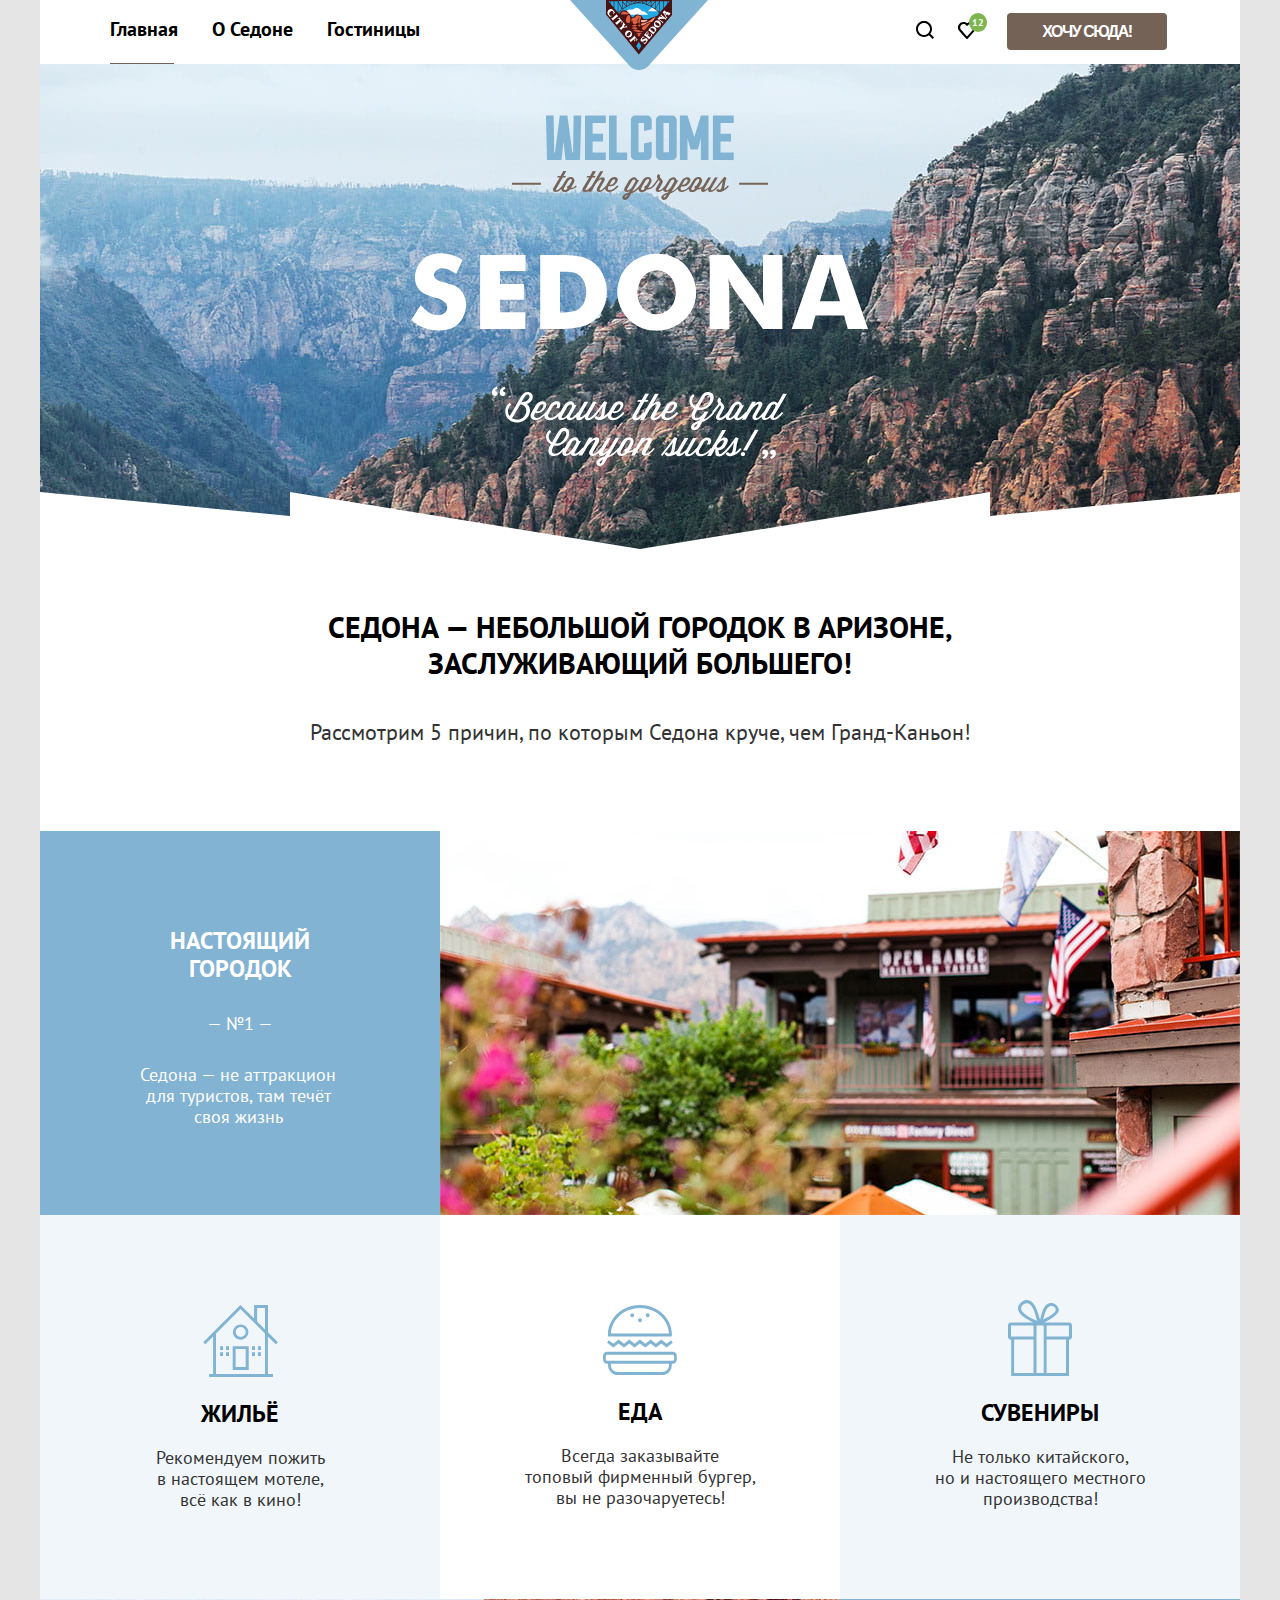
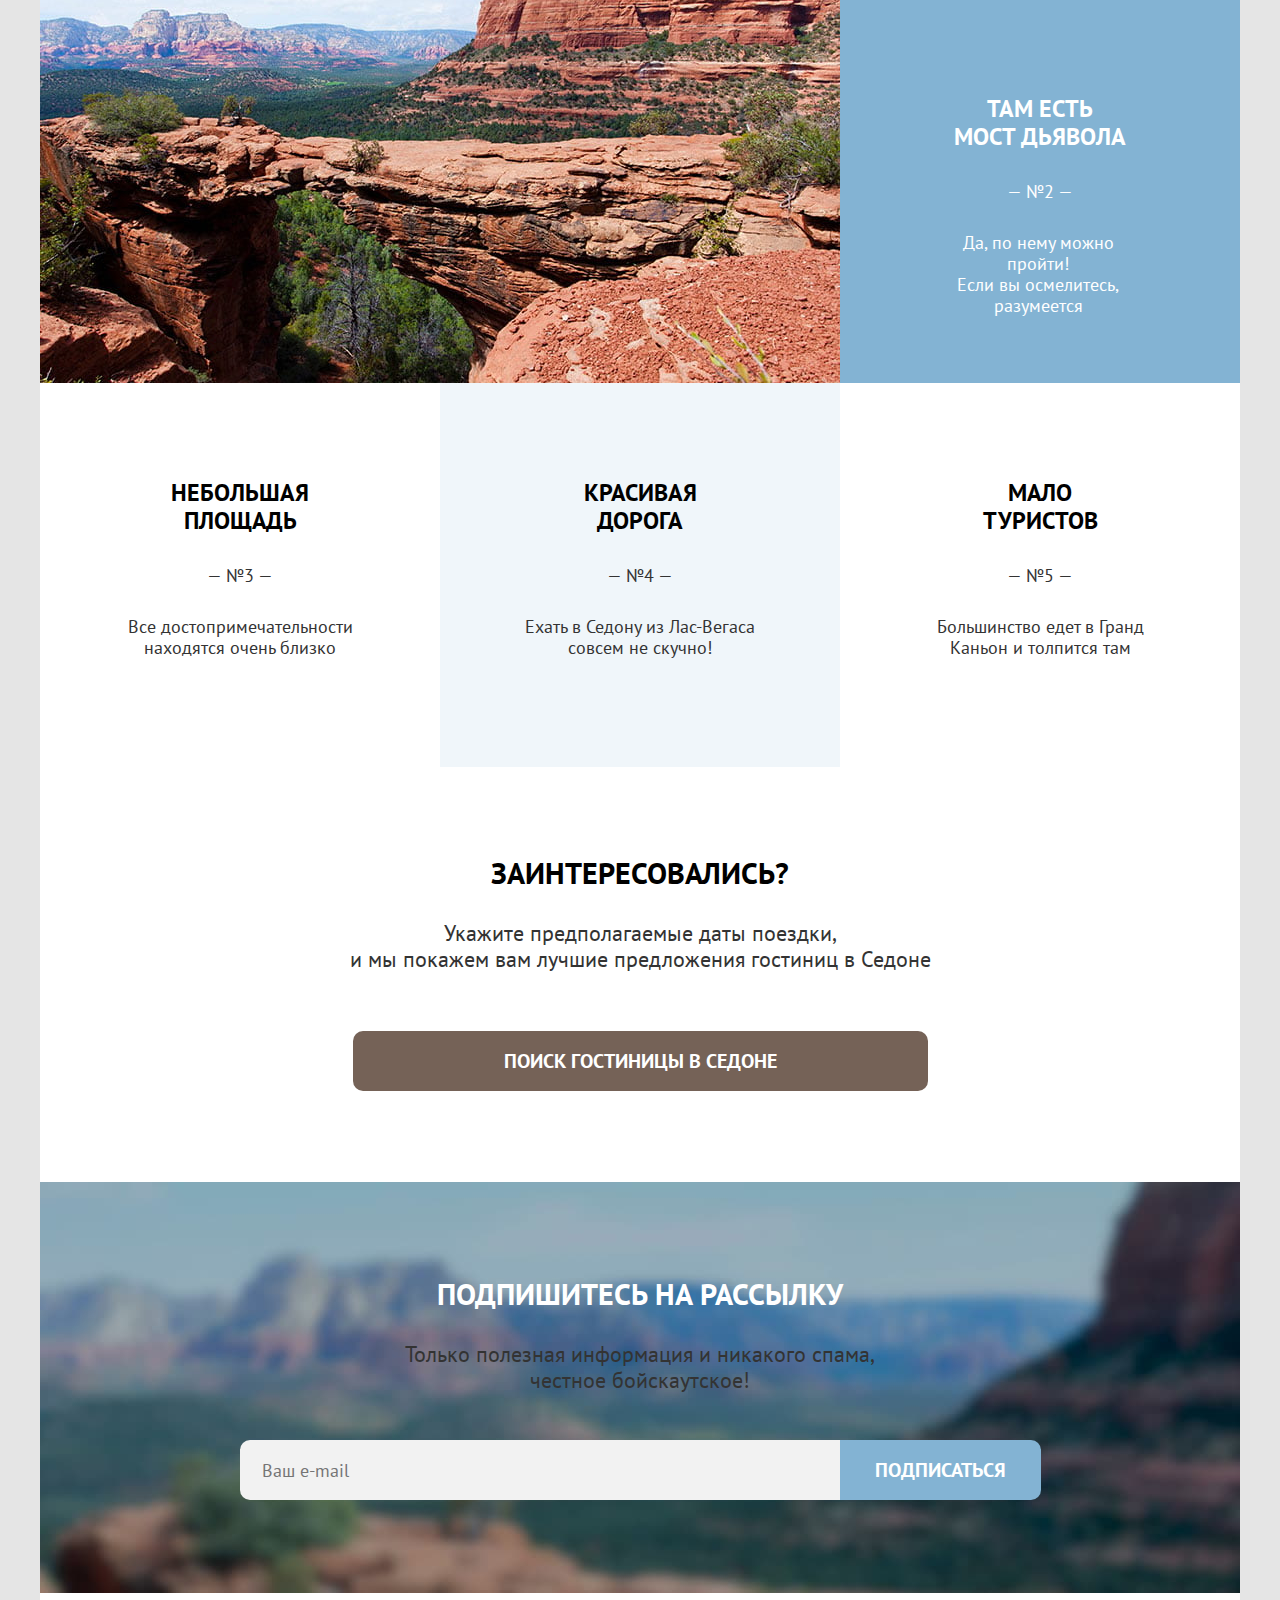
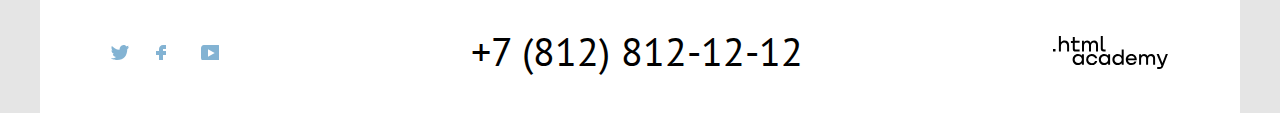
==== commit 21d53db9: "исправления по замечаниям" ====
--- a/index.html
+++ b/index.html
@@ -7,7 +7,7 @@
   <meta name="viewport" content="width=device-width, initial-scale=1.0">
   <title>HOTELS catalog: Седона</title>
   <link rel="icon" href="favicon.ico">
-  <link rel="icon" type="image/png" sizes="32x32" href="../images/favicon-32.png">
+  <link rel="icon" type="image/png" sizes="32x32" href="images/favicon-32.png">
   <link href="css/style.css" rel="stylesheet">
 </head>
 
@@ -28,7 +28,7 @@
         </ul>
         <div class="logo">
           <a href="index.html" class="logo-link">
-            <img class="logo-image" src="images/logo-sedona.svg" width="138" height="68" alt="Логотип Седона">
+            <img class="logo-image" src="images/logo-sedona.svg" width="138" height="70.05" alt="Логотип Седона">
           </a>
         </div>
         <ul class="navigation-list navigation-user">
@@ -62,14 +62,16 @@
         </ul>
         <button class="navigation-button button" type="button">Хочу сюда!</button>
       </nav>
-      <!--<div class="favorite-window favorite-window-hide">
+      <div class="favorite-window favorite-window-hide">
         <ul class="favorite-window-list">
           <li class="favorite-window-item">
-            <img class="favorite-window-image" src="images/hotels/desert-quail.jpg" width="48" height="48"
-              alt="Мотель Desert Quail Inn">
-            <div class="favorite-window-description">
-              <h3 class="favorite-window-title">Desert Quail Inn</h3>
-              <span class="favorite-window-type">Мотель</span>
+            <div class="favorite-window-wrapper">
+              <img class="favorite-window-image" src="images/hotels/desert-quail.jpg" width="48" height="48"
+                alt="Мотель Desert Quail Inn">
+              <div class="favorite-window-description">
+                <h3 class="favorite-window-title">Desert Quail Inn</h3>
+                <span class="favorite-window-type">Мотель</span>
+              </div>
             </div>
             <div class="favorite-window-delete">
               <svg width="16" height="16" fill="none" xmlns="http://www.w3.org/2000/svg">
@@ -82,11 +84,13 @@
             </div>
           </li>
           <li class="favorite-window-item">
-            <img class="favorite-window-image" src="images/hotels/villas-at-poco.jpg" width="48" height="48"
-              alt="Мотель Desert Quail Inn">
-            <div class="favorite-window-description">
-              <h3 class="favorite-window-title">Villas at Poco Diablo</h3>
-              <span class="favorite-window-type">Апартаменты</span>
+            <div class="favorite-window-wrapper">
+              <img class="favorite-window-image" src="images/hotels/villas-at-poco.jpg" width="48" height="48"
+                alt="Мотель Desert Quail Inn">
+              <div class="favorite-window-description">
+                <h3 class="favorite-window-title">Villas at Poco Diablo</h3>
+                <span class="favorite-window-type">Апартаменты</span>
+              </div>
             </div>
             <div class="favorite-window-delete">
               <svg width="16" height="16" fill="none" xmlns="http://www.w3.org/2000/svg">
@@ -100,7 +104,7 @@
           </li>
         </ul>
         <button href="#" class="favorite-window-button button" type="button">Все избранные</button>
-      </div>-->
+      </div>
     </header>
     <main class="main-index">
       <div class="index-promo">
@@ -174,7 +178,7 @@
           в Седоне</p>
         <button class="search-button button" type="button">поиск гостиницы в седоне</button>
       </section>
-      <section class="subscription">
+      <section class="subscription subscription-index">
         <h2 class="subscription-caption">Подпишитесь на рассылку</h2>
         <p class="subscription-description">Только полезная информация и никакого спама,<br>честное бойскаутское!</p>
         <form class="subscription-form" action="#" method="post">
--- a/css/style.css
+++ b/css/style.css
@@ -54,38 +54,46 @@
 
 .navigation {
   display: flex;
-  justify-content: space-between;
+  flex-wrap: wrap;
   width: 1200px;
   position: relative;
 }
 
 .navigation-list {
-  display: flex;
-  justify-content: space-around;
-  margin: 0;
+  max-width: 400px;
+  display: flex;
+  flex-grow: 1;
+  margin: 0;
+  margin-top: 7px;
   padding: 0;
 }
 
+.navigation-icon-wrapper {
+  display: flex;
+  max-width: 400px;
+  flex-grow: 1;
+
+}
+
 .navigation-user {
   display: flex;
   justify-content: flex-end;
-  margin-left: 175px;
+  margin-top: 10px;
+  margin-right: 19px;
   align-items: baseline;
   padding-left: 0;
 }
 
 .navigation-item {
-  margin-left: 60px;
-  margin-top: 4px;
+  margin-left: 10px;
   list-style-type: none;
 }
 
-.navigation-item:not(:first-child) {
-  margin-left: 9px;
+.navigation-item:first-child {
+  margin-left: 58px;
 }
 
 .navigation-item-user {
-  margin-top: 8px;
   list-style-type: none;
 }
 
@@ -117,7 +125,7 @@
   color: #756257;
 }
 
-.navigation-icon-param:hover {
+.navigation-link:hover .navigation-icon-param {
   fill: #756257;
 }
 
@@ -139,7 +147,7 @@
 .counter::after {
   position: absolute;
   top: 0;
-  right: -4px;
+  right: -2px;
   content: "12";
   font-size: 10px;
   line-height: 13px;
@@ -152,7 +160,9 @@
 }
 
 .logo {
-  margin-left: 120px;
+  max-width: 400px;
+  flex-grow: 1;
+  margin-left: 130px;
 }
 
 .logo-link {
@@ -162,34 +172,49 @@
 
 .navigation-button {
   margin-right: 73px;
-  margin-top: 10px;
-  margin-bottom: 14px;
+  margin-top: 13px;
   width: 160px;
   height: 37px;
+  font-family: "PT Sans Narrow", sans-serif;
   font-weight: 700;
   font-size: 16px;
-  letter-spacing: -1.1px;
   line-height: 21px;
+  letter-spacing: -1.5px;
   text-align: center;
   text-transform: uppercase;
   background-color: #756257;
+  border: none;
   border-radius: 4px;
   color:#FFFFFF;
 }
 
+.navigation-button:hover {
+  background-color: #615048;
+}
+
+.navigation-button:focus {
+  background-color: #615048;
+  outline: 3px solid #83B3D3;
+}
+
+.navigation-button:active {
+  color: rgba(255, 255, 255, 0.3);
+}
+
 /*Избранное*/
 .favorite-window {
+  visibility: hidden;
   width: 400px;
   min-height: 232px;
   position: absolute;
-  top: 0;
-  right: 0;
+  top: 59px;
+  right: 103px;
   z-index: 2;
   box-sizing: border-box;
   font-family: "PT Sans Narrow", sans-serif;
   display: flex;
   flex-direction: column;
-  border: 1px solid #E6E6E6;
+  border: none;
   box-sizing: border-box;
   box-shadow: 0px 25px 50px rgba(0, 0, 0, 0.15);
   border-radius: 20px;
@@ -206,28 +231,40 @@
 .favorite-window-item {
   display: flex;
   justify-content: space-between;
-  padding: 25px;
+  padding-top: 25px;
+  padding-left: 24px;
+  padding-right: 25px;
   align-items: center;
   list-style-type: none;
 }
 
+.favorite-window-item:last-child {
+  padding-bottom: 25px;
+}
+
+.favorite-window-wrapper {
+  display: flex;
+}
+
 .favorite-window-image {
   border-radius: 50%;
 }
 
 .favorite-window-description {
-  width: 244px;
+  margin-left: 17px;
 }
 
 .favorite-window-title {
   margin: 0;
   padding: 0;
+  font-family: 'PT Sans', sans-serif;
   font-weight: 700;
   font-size: 18px;
   color: #000000;
 }
 
 .favorite-window-type {
+  font-family: 'PT Sans', sans-serif;
   font-weight: normal;
   font-size: 16px;
   color: #333333;
@@ -235,10 +272,11 @@
 
 .favorite-window-delete {
   margin-left: 25px;
+  margin-bottom: 15px;
 }
 
 .favorite-window-button {
-  width: 400px;
+  font-family: 'PT Sans', sans-serif;
   font-weight: 700;
   font-size: 16px;
   line-height: 21px;
@@ -246,13 +284,23 @@
   text-transform: uppercase;
   padding-top: 20px;
   padding-bottom: 20px;
-  font-size: 16px;
-  line-height: 21px;
-  text-align: center;
-  background: #756257;
+  background-color: #756257;
+  border: none;
   border-radius: 0px 0px 20px 20px;
   color: #FFFFFF;
   text-decoration: none;
+}
+
+.favorite-window-button:hover {
+  background-color: #615048;
+}
+
+.favorite-window-button:focus {
+  outline: 3px solid #83B3D3;
+}
+
+.favorite-window-button:active {
+  color:rgba(255, 255, 255, 0.3);
 }
 
 /*main*/
@@ -266,6 +314,7 @@
 
 .index-promo {
   position: relative;
+  background-color: #e0957e;
   background-image: url(../images/index-background.jpg),
   url(../images/divider.svg);
   width: 1200px;
@@ -507,6 +556,7 @@
   width: 575px;
   height: 60px;
   background-color: #756257;
+  border: none;
   border-radius: 10px;
   font-family: 'PT Sans', sans-serif;
   font-weight: 700;
@@ -528,10 +578,11 @@
 }
 
 .search-button:active {
-  opacity: 0.3;
+  color: rgba(255, 255, 255, 0.3);
 }
 
 .subscription {
+  background-color: #807676;
   background-image: url(../images/subscription-background.jpg);
   width: 1200px;
   font-weight: 400;
@@ -541,9 +592,13 @@
   color: #FFFFFF;
 }
 
+.subscription-index {
+  padding-bottom: 93px;
+}
+
 .subscription-catalog {
   padding-bottom: 138px;
-  background-image: url(../images/subscription-background.jpg);
+  background-image: none;
   background-repeat: round;
   width: 1200px;
   font-weight: 400;
@@ -551,6 +606,7 @@
   line-height: 26px;
   text-align: center;
   color: #FFFFFF;
+  background-color: #FFF;
 }
 
 .subscription-caption {
@@ -583,6 +639,13 @@
 .subscription-description {
   margin: 0;
   margin-top: 29px;
+  font-family: PT Sans, sans-serif;
+  font-style: normal;
+  font-weight: normal;
+  font-size: 22px;
+  line-height: 26px;
+  text-align: center;
+  color: #333333;
 }
 
 .subscription-form {
@@ -654,8 +717,7 @@
 }
 
 .blue-button:active {
-  color: #FFFFFF;
-  opacity: 0.3;
+  color: rgba(255, 255, 255, 0.3);
   background-color: #68A2CA;
   border: none;
 }
@@ -767,10 +829,11 @@
 
 .main-hotels {
   margin-top: -10px;
-  background-color: #F2F2F2;
+  background-color: #FFF;
 }
 
 .filter {
+  background-color: #807676;
   background-image: url(../images/catalog-background.jpg);
   max-width: 1200px;
   max-height: 408px;
@@ -782,7 +845,7 @@
 
 .filter-title {
   margin: 0;
-  padding-top: 30px;
+  padding-top: 31px;
   padding-left: 71px;
   font-weight: 700;
   font-size: 60px;
@@ -837,19 +900,19 @@
 
 .filter-group-checkbox {
   margin-top: 26px;
-  margin-left: 69px;
+  margin-left: 68px;
   margin-bottom: 73px;
 }
 
 .filter-group-radio {
   margin-top: 26px;
-  margin-left: -18px;
+  margin-left: -20px;
   margin-bottom: 73px;
 }
 
 .filter-group-toggle {
-  margin-top: 27px;
-  margin-left: 83px;
+  margin-top: 26px;
+  margin-left: 85px;
   margin-bottom: 73px;
 }
 
@@ -857,7 +920,7 @@
   width: 287px;
   height: 48px;
   margin-top: 5px;
-  margin-bottom: 26px;
+  margin-bottom: 27px;
   display: grid;
   grid-template-columns: 1fr 1fr;
 }
@@ -985,20 +1048,20 @@
   color: #3F5E72;
 }
 
-.catalog-filter-label:hover .control-mark {
-  background: rgba(255, 255, 255, 0.6);
-}
-
-.catalog-filter-label:focus .control-mark {
+.control-mark:hover {
+  background-color: rgba(255, 255, 255, 0.6);
+}
+
+.control-mark:focus {
   outline: 3px solid #83B3D3;
 }
 
-.catalog-filter-label:active .control-mark {
-  background: rgba(255, 255, 255, 0.3);
+.control-mark:active {
+  background-color: rgba(255, 255, 255, 0.3);
 }
 
 .catalog-filter-checkbox:disabled+.control-mark {
-  background: rgba(255, 255, 255, 0.6);
+  background-color: rgba(255, 255, 255, 0.6);
   border: 3px solid #83B3D3;
 }
 
@@ -1100,13 +1163,13 @@
 }
 
 .button-show:active {
-  background: #68A2CA;
-  border: none;
-  opacity: 0.3;
+  background-color: #68A2CA;
+  border: none;
+  color: rgba(255, 255, 255, 0.3);
 }
 
 .button-cancel {
-  margin-top: 20px;
+  margin-top: 18px;
   border: none;
   font-family: 'PT Sans', sans-serif;
   font-weight: 400;
@@ -1122,14 +1185,14 @@
 }
 
 .button-cancel:focus {
-  border: 3px solid #83B3D3;
+  outline: 3px solid #83B3D3;
   box-sizing: border-box;
   border-radius: 4px;
 }
 
 .button-cancel:active {
   border: none;
-  opacity: 0.3;
+  color: rgba(255, 255, 255, 0.3);
 }
 
 .sorting {
@@ -1143,7 +1206,7 @@
 
 .sorting-type {
   position: relative;
-  margin-left: 123px;
+  margin-left: 120px;
 }
 
 .sorting-title {
@@ -1162,7 +1225,7 @@
   /* for Chrome */
   -webkit-appearance: none;
   padding-top: 8px;
-  padding-left: 13px;
+  padding-left: 15px;
   padding-right: 13px;
   padding-bottom: 12px;
   width: 287px;
@@ -1307,7 +1370,7 @@
 .catalog-card-title {
   display: block;
   margin: 0;
-  margin-top: -4px;
+  margin-top: -2px;
   padding: 0;
   font-weight: 700;
   font-size: 24px;
@@ -1359,6 +1422,7 @@
   padding-bottom: 10px;
   padding-left: 30px;
   padding-right: 33px;
+  font-family: 'PT Sans', sans-serif;
   font-weight: 700;
   font-size: 16px;
   line-height: 21px;
@@ -1381,7 +1445,7 @@
 .button-details:active {
   border: none;
   background-color: #615048;
-  opacity: 0.3;
+  color: rgba(255, 255, 255, 0.3);
 }
 
 .button-favorites {
@@ -1389,6 +1453,7 @@
   padding-bottom: 10px;
   padding-left: 33px;
   padding-right: 30px;
+  font-family: 'PT Sans', sans-serif;
   font-weight: 700;
   font-size: 16px;
   line-height: 21px;
@@ -1414,7 +1479,7 @@
   background-color: #68A2CA;
   outline: 1px solid #756257;
   box-sizing: border-box;
-  opacity: 0.3;
+  color: rgba(255, 255, 255, 0.3);
 }
 
 .button-favorites-checked {
@@ -1434,7 +1499,7 @@
 .button-favorites-checked:active {
   background-color: #6C9E42;
   border: none;
-  opacity: 0.3;
+  color: rgba(255, 255, 255, 0.3);
 }
 
 .catalog-item-rating {
@@ -1461,7 +1526,7 @@
   text-align: center;
   text-transform: uppercase;
   color: #333333;
-  background-color: red;
+  background-color: #F2F2F2;
   border-radius: 4px;
 }
 
@@ -1482,7 +1547,21 @@
   text-transform: uppercase;
   color: #FFFFFF;
   background: #83B3D3;
+  border: none;
   border-radius: 4px;
+}
+
+.button-show-more:hover {
+  background-color: #68A2CA;
+}
+
+.button-show-more:focus {
+  background-color: #68A2CA;
+  outline: 3px solid #756257;
+}
+
+.button-show-more:active {
+  color: rgba(255, 255, 255, 0.3);
 }
 
 .pagination {
@@ -1537,25 +1616,9 @@
 
 .pagination-link:active {
   border: none;
-  opacity: 0.3;
-  box-sizing: border-box;
-}
-
-/*.pagination-link-clip {
-  box-sizing: border-box;
-  width: 55px;
-  height: 55px;
-  padding: 14px 20px;
-  font-weight: 700;
-  font-size: 20px;
-  line-height: 26px;
-  text-transform: uppercase;
-  color: #FFFFFF;
-  text-decoration: none;
-  background-color: #83B3D3;
-  border-radius: 4px;
-  text-align: center;
-}*/
+  color: rgba(255, 255, 255, 0.3);
+  box-sizing: border-box;
+}
 
 .pagination-current {
   background-color: #F2F2F2;
@@ -1611,7 +1674,8 @@
 }
 
 .modal-container {
-  /*position: fixed;*/
+  visibility: hidden;
+  position: fixed;
   top: 0;
   left: 0;
   display: flex;
@@ -1738,18 +1802,18 @@
 
 
 .modal-form-date:hover {
-  background: #E6E6E6;
+  background-color: #E6E6E6;
 }
 
 .modal-form-date:focus {
-  background: #E6E6E6;
-  border: 3px solid #83B3D3;
+  background-color: #E6E6E6;
+  outline: 3px solid #83B3D3;
 }
 
 
 .modal-form-date:active {
-  background: #FFFFFF;
-  border: 2px solid #000000;
+  background-color: #FFFFFF;
+  outline: 2px solid #000000;
   opacity: 1;
 }
 
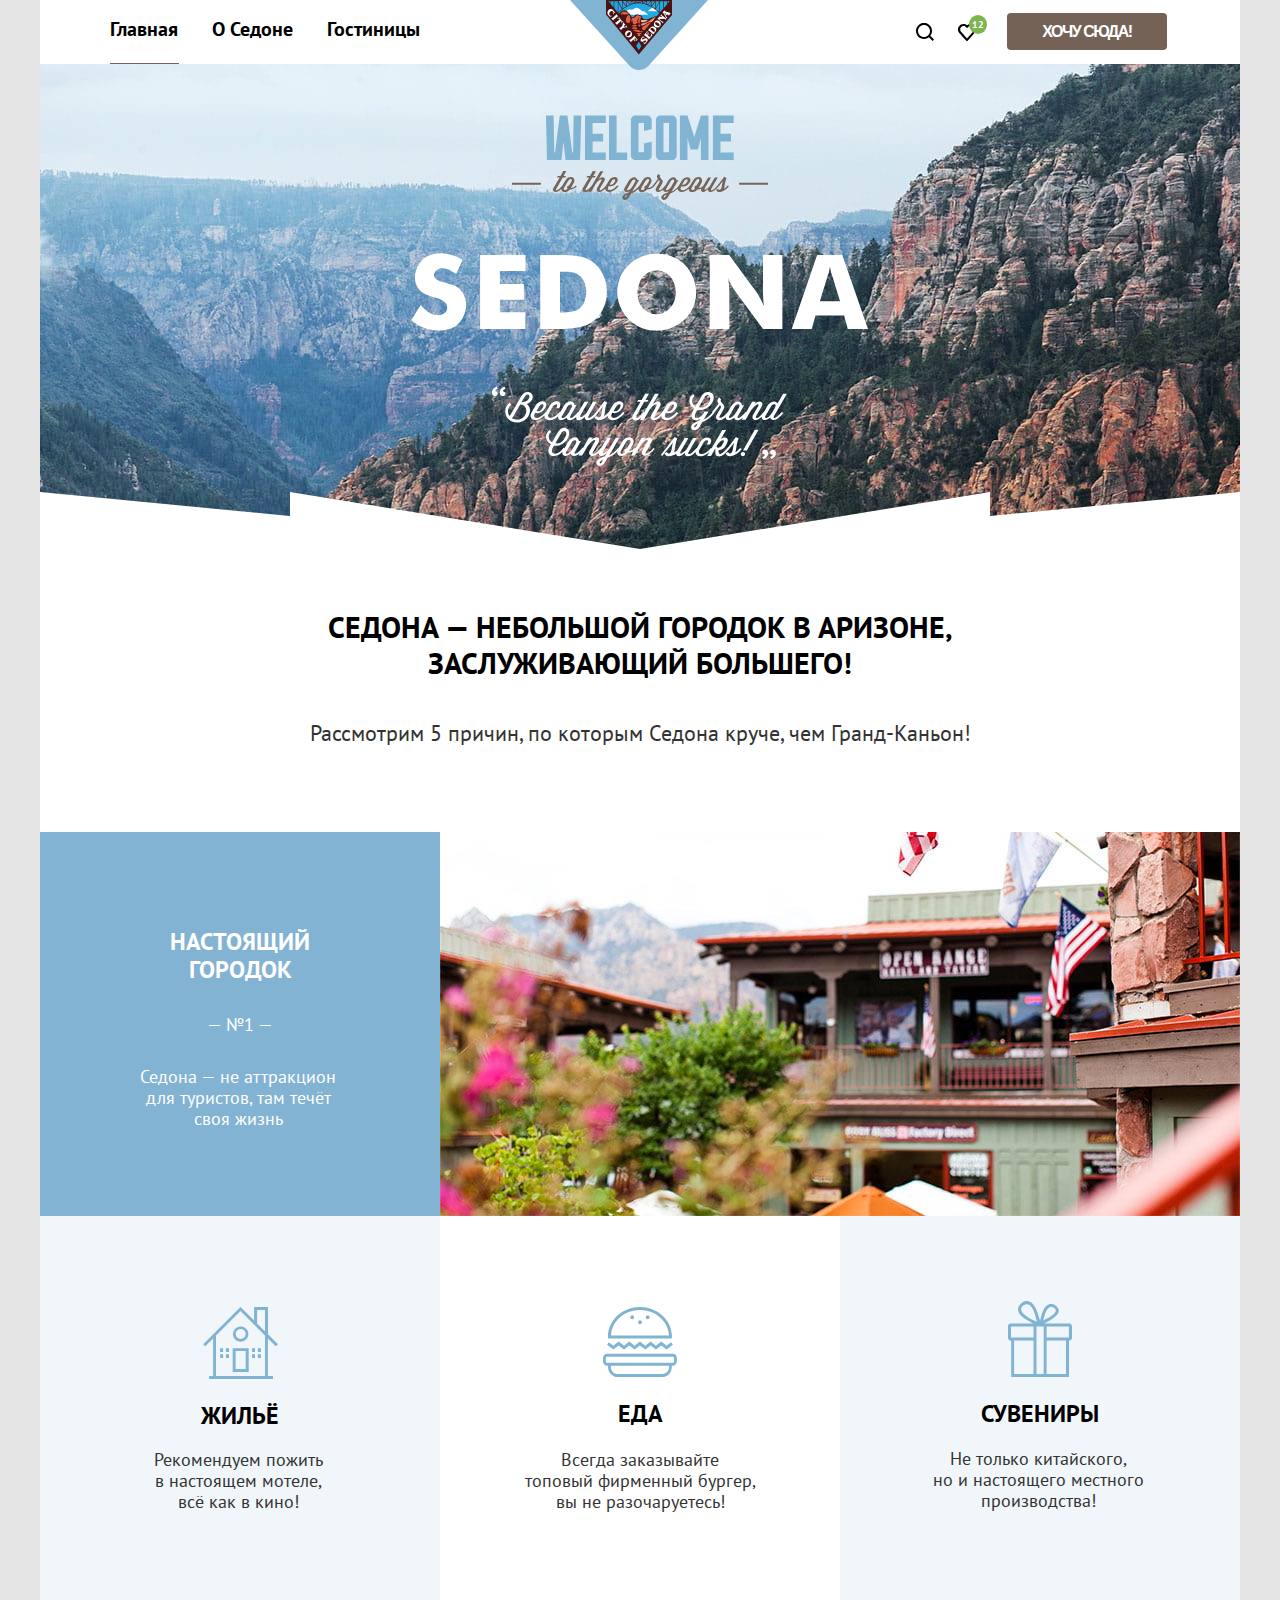
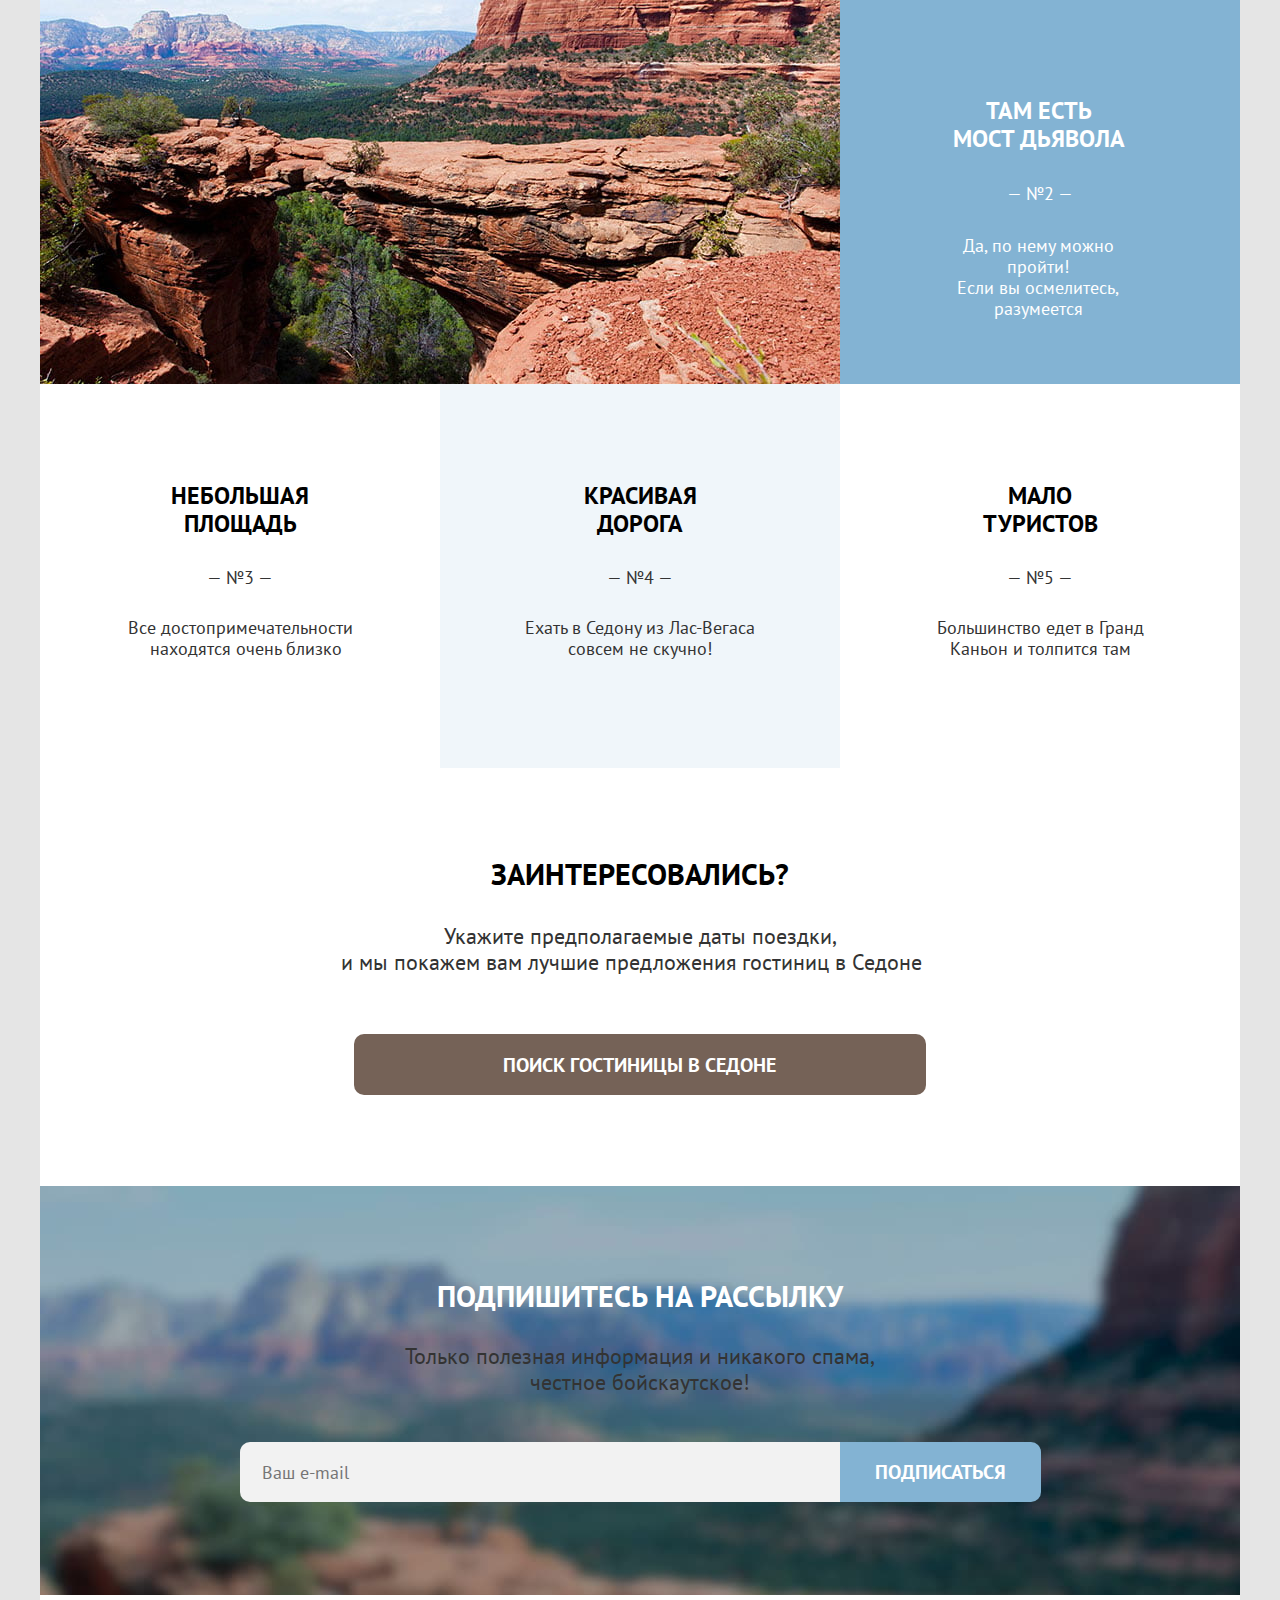
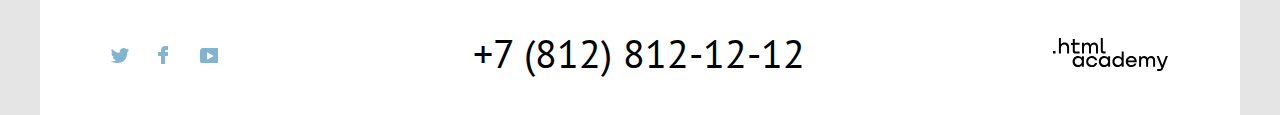
==== commit 8c7fe1c7: "исправления" ====
--- a/index.html
+++ b/index.html
@@ -31,36 +31,38 @@
             <img class="logo-image" src="images/logo-sedona.svg" width="138" height="70.05" alt="Логотип Седона">
           </a>
         </div>
-        <ul class="navigation-list navigation-user">
-          <li class="navigation-item-user">
-            <a class="navigation-link" href="about.html">
-              <span class="visually-hidden">Поиск</span>
-              <svg class="navigation-icon" width="18" height="18" fill="none" xmlns="http://www.w3.org/2000/svg">
-                <g clip-path="url(#a)">
+        <div class="navigation-icon-wrapper">
+          <ul class="navigation-list navigation-user">
+            <li class="navigation-item-user">
+              <a class="navigation-link" href="about.html">
+                <span class="visually-hidden">Поиск</span>
+                <svg class="navigation-icon" width="18" height="18" fill="none" xmlns="http://www.w3.org/2000/svg">
+                  <g clip-path="url(#a)">
+                    <path class="navigation-icon-param"
+                      d="m18 16.5-3.7-3.7c1-1.3 1.7-3 1.7-4.9 0-4.4-3.6-8-8-8S0 3.6 0 8c0 4.4 3.6 8 8 8 1.8 0 3.5-.6 4.9-1.7l3.7 3.7 1.4-1.5ZM8 14c-3.3 0-6-2.7-6-6s2.7-6 6-6 6 2.7 6 6-2.7 6-6 6Z"
+                      fill="#000" />
+                  </g>
+                  <defs>
+                    <clipPath id="a">
+                      <path fill="#fff" d="M0 0h18v18H0z" />
+                    </clipPath>
+                  </defs>
+                </svg>
+              </a>
+            </li>
+            <li class="navigation-item-user">
+              <a class="navigation-link counter" href="about.html">
+                <span class="visually-hidden">Избранное</span>
+                <svg class="navigation-icon" width="18" height="17" fill="none" xmlns="http://www.w3.org/2000/svg">
                   <path class="navigation-icon-param"
-                    d="m18 16.5-3.7-3.7c1-1.3 1.7-3 1.7-4.9 0-4.4-3.6-8-8-8S0 3.6 0 8c0 4.4 3.6 8 8 8 1.8 0 3.5-.6 4.9-1.7l3.7 3.7 1.4-1.5ZM8 14c-3.3 0-6-2.7-6-6s2.7-6 6-6 6 2.7 6 6-2.7 6-6 6Z"
+                    d="M8.9 17a.9.9 0 0 1-.8-.4c-5.4-6.1-6.7-7.5-7-7.9A5.4 5.4 0 0 1 5.5 0C6.8 0 8 .5 9 1.3a5.46 5.46 0 0 1 9 4.1c0 1.3-.5 2.5-1.3 3.4l-7 7.9c-.2.2-.4.3-.8.3Zm-6-9.5c.3.4 3.5 4 6.1 6.9l6.2-7c.5-.5.7-1.2.7-2 0-1.8-1.5-3.3-3.3-3.3-1 0-2 .5-2.7 1.3-.3.3-.6.4-.9.4-.3 0-.6-.2-.8-.4-.7-.8-1.7-1.3-2.7-1.3-1.8 0-3.3 1.5-3.3 3.3-.1.9.3 1.6.7 2.1-.1 0-.1 0 0 0Z"
                     fill="#000" />
-                </g>
-                <defs>
-                  <clipPath id="a">
-                    <path fill="#fff" d="M0 0h18v18H0z" />
-                  </clipPath>
-                </defs>
-              </svg>
-            </a>
-          </li>
-          <li class="navigation-item-user">
-            <a class="navigation-link counter" href="about.html">
-              <span class="visually-hidden">Избранное</span>
-              <svg class="navigation-icon" width="18" height="17" fill="none" xmlns="http://www.w3.org/2000/svg">
-                <path class="navigation-icon-param"
-                  d="M8.9 17a.9.9 0 0 1-.8-.4c-5.4-6.1-6.7-7.5-7-7.9A5.4 5.4 0 0 1 5.5 0C6.8 0 8 .5 9 1.3a5.46 5.46 0 0 1 9 4.1c0 1.3-.5 2.5-1.3 3.4l-7 7.9c-.2.2-.4.3-.8.3Zm-6-9.5c.3.4 3.5 4 6.1 6.9l6.2-7c.5-.5.7-1.2.7-2 0-1.8-1.5-3.3-3.3-3.3-1 0-2 .5-2.7 1.3-.3.3-.6.4-.9.4-.3 0-.6-.2-.8-.4-.7-.8-1.7-1.3-2.7-1.3-1.8 0-3.3 1.5-3.3 3.3-.1.9.3 1.6.7 2.1-.1 0-.1 0 0 0Z"
-                  fill="#000" />
-              </svg>
-            </a>
-          </li>
-        </ul>
-        <button class="navigation-button button" type="button">Хочу сюда!</button>
+                </svg>
+              </a>
+            </li>
+          </ul>
+          <button class="navigation-button button" type="button">Хочу сюда!</button>
+        </div>
       </nav>
       <div class="favorite-window favorite-window-hide">
         <ul class="favorite-window-list">
@@ -157,7 +159,9 @@
           <li class="advantages-item advantages-item-area">
             <h2 class="advantages-title-area">Небольшая<br> площадь</h2>
             <span>— №3 —</span>
-            <p class="advantages-description">Все достопримечательности<br> находятся очень близко</p>
+            <p class="advantages-description">Все достопримечательности<br>
+              <span class="area-text-wrap">находятся очень близко</span>
+            </p>
           </li>
           <li class="advantages-item advantages-item-road">
             <h2 class="advantages-title-road">Красивая<br> дорога</h2>
@@ -173,9 +177,8 @@
       </section>
       <section class="search">
         <h2 class="search-caption">Заинтересовались?</h2>
-        <p class="search-description">Укажите предполагаемые даты поездки,<br>и мы покажем вам лучшие предложения
-          гостиниц
-          в Седоне</p>
+        <p class="search-description">Укажите предполагаемые даты поездки,<br>
+          <span class="search-text-wrap">и мы покажем вам лучшие предложения гостиниц в Седоне</span> </p>
         <button class="search-button button" type="button">поиск гостиницы в седоне</button>
       </section>
       <section class="subscription subscription-index">
@@ -212,7 +215,7 @@
           <li class="footer-social-item">
             <a class="social-button" href="#">
               <span class="visually-hidden">Фейсбук</span>
-              <svg width="18" height="15" fill="none" xmlns="http://www.w3.org/2000/svg">
+              <svg width="18" height="18" fill="none" xmlns="http://www.w3.org/2000/svg">
                 <path class="footer-social-icon" d="M7 0C4.8 0 3 1.8 3 4v2H0v4h3v8h4v-8h3V6H7V4h3V0H7Z"
                   fill="#83B3D3" />
               </svg>
@@ -277,12 +280,12 @@
               <label class="modal-form-description" for="num_count_adult">Взрослые:</label>
               <div class="input-group-param param-adult" data-step="1" data-min="1" data-max="100">
                 <button type="button" class="number-button">
-                  <svg width="13" height="1" fill="none" xmlns="http://www.w3.org/2000/svg">
+                  <svg class="minus" width="13" height="1" fill="none" xmlns="http://www.w3.org/2000/svg">
                     <path opacity=".3" d="M0 0v1h13V0H0Z" fill="#000" /></svg>
                 </button>
                 <input class="input-group-number" type="text" name="count-adult" id="num_count_adult" value="2">
-                <button type="button" class="number-button"><svg width="13" height="13" fill="none"
-                    xmlns="http://www.w3.org/2000/svg">
+                <button type="button" class="number-button">
+                  <svg class="plus" width="13" height="13" fill="none" xmlns="http://www.w3.org/2000/svg">
                     <path d="M13 6H7V0H6v6H0v1h6v6h1V7h6V6Z" fill="#000" /></svg></button>
               </div>
             </div>
@@ -294,12 +297,12 @@
               </div>
               <div class="input-group-param" data-step="1" data-min="1" data-max="100">
                 <button type="button" class="number-button">
-                  <svg width="13" height="1" fill="none" xmlns="http://www.w3.org/2000/svg">
+                  <svg class="minus" width="13" height="1" fill="none" xmlns="http://www.w3.org/2000/svg">
                     <path opacity=".3" d="M0 0v1h13V0H0Z" fill="#000" /></svg>
                 </button>
                 <input class="input-group-number" type="text" name="count-childs" id="num_count" value="1">
                 <button type="button" class="number-button">
-                  <svg width="13" height="13" fill="none" xmlns="http://www.w3.org/2000/svg">
+                  <svg class="plus" width="13" height="13" fill="none" xmlns="http://www.w3.org/2000/svg">
                     <path d="M13 6H7V0H6v6H0v1h6v6h1V7h6V6Z" fill="#000" /></svg>
                 </button>
               </div>
--- a/css/style.css
+++ b/css/style.css
@@ -63,6 +63,7 @@
   max-width: 400px;
   display: flex;
   flex-grow: 1;
+  flex-wrap: wrap;
   margin: 0;
   margin-top: 7px;
   padding: 0;
@@ -78,7 +79,7 @@
 .navigation-user {
   display: flex;
   justify-content: flex-end;
-  margin-top: 10px;
+  margin-top: 12px;
   margin-right: 19px;
   align-items: baseline;
   padding-left: 0;
@@ -114,9 +115,9 @@
 .active::after {
   position: absolute;
   content: "";
-  top: 140%;
+  top: 139%;
   display: block;
-  width: calc(100% - 22px);
+  width: calc(100% - 17px);
   height: 2px;
   background-color: #756257;
 }
@@ -355,7 +356,7 @@
 
 .description-title {
   margin: 0;
-  margin-bottom: 33px;
+  margin-bottom: 34px;
   font-weight: 700;
   font-size: 30px;
   line-height: 36px;
@@ -454,7 +455,7 @@
 
 .advantages-item-description {
   margin: auto;
-  margin-top: 30px;
+  margin-top: 31px;
   max-width: 216px;
   margin-left: 90px;
   font-weight: 400;
@@ -478,10 +479,20 @@
 
 .housing-description {
   width: 172px;
+  padding-right: 3px;
+}
+
+.food-description {
+  padding-top: 2px;
+}
+
+.gifts-description {
+  padding-right: 3px;
+  padding-top: 1px;
 }
 
 .advantages-item-icon {
-  margin-top: 90px;
+  margin-top: 91px;
 }
 
 .gift-image {
@@ -494,7 +505,8 @@
 
 .advantages-title-bridge {
   margin: 0;
-  padding-top: 96px;
+  padding-top: 97px;
+  padding-right: 2px;
   padding-bottom: 30px;
   font-weight: 700;
   font-size: 24px;
@@ -508,8 +520,8 @@
 .advantages-title-road,
 .advantages-title-few {
   margin: 0;
-  padding-top: 96px;
-  padding-bottom: 30px;
+  padding-top: 98px;
+  padding-bottom: 29px;
   font-weight: 700;
   font-size: 24px;
   line-height: 28px;
@@ -520,7 +532,19 @@
 
 .advantages-description {
   margin: 0;
-  margin-top: 30px;
+  margin-top: 29px;
+}
+
+.area-text-wrap {
+  display: block;
+  margin-left: 12px;
+  font-family: PT Sans, sans-serif;
+  font-style: 400;
+  font-weight: normal;
+  font-size: 18px;
+  line-height: 21px;
+  text-align: center;
+  color: #333333;
 }
 
 .search {
@@ -542,7 +566,16 @@
 
 .search-description {
   margin: 0;
-  margin-top: 29px;
+  margin-top: 31px;
+  font-weight: 400;
+  font-size: 22px;
+  line-height: 26px;
+  text-align: center;
+  color: #333333;
+}
+
+.search-text-wrap {
+  margin-right: 18px;
   font-weight: 400;
   font-size: 22px;
   line-height: 26px;
@@ -553,8 +586,10 @@
 .search-button {
   margin-top: 59px;
   margin-bottom: 91px;
-  width: 575px;
-  height: 60px;
+  padding-top: 13px;
+  padding-left: 149px;
+  padding-right: 150px;
+  padding-bottom: 12px;
   background-color: #756257;
   border: none;
   border-radius: 10px;
@@ -612,7 +647,7 @@
 .subscription-caption {
   margin: 0;
   padding: 0;
-  padding-top: 94px;
+  padding-top: 92px;
   font-family: 'PT Sans', sans-serif;
   font-style: normal;
   font-weight: bold;
@@ -740,7 +775,7 @@
 }
 
 .footer-social-item {
-  margin-top: 10px;
+  margin-top: 11px;
   margin-left: 19px;
   text-align: left;
   list-style-type: none;
@@ -748,7 +783,11 @@
 }
 
 .footer-social-item:not(:first-child) {
-  margin-left: 3px;
+  margin-left: 5px;
+}
+
+.footer-social-item:nth-child(3) {
+  margin-left: 0;
 }
 
 .social-button {
@@ -772,7 +811,7 @@
 
 .footer-tel {
   display: block;
-  margin-left: 11px;
+  margin-left: 17px;
   margin-top: -17px;
   padding: 15px;
   text-decoration: none;
@@ -906,7 +945,7 @@
 
 .filter-group-radio {
   margin-top: 26px;
-  margin-left: -20px;
+  margin-left: -17px;
   margin-bottom: 73px;
 }
 
@@ -926,7 +965,26 @@
 }
 
 .price-area {
+  display: block;
   padding-left: 0;
+}
+
+.price-range {
+  position: absolute;
+  margin-left: 100px;
+  padding-top: 10px;
+  padding-left: 13px;
+  color: rgba(248, 247, 244, 0.3);
+  font-family: PT Sans, sans-serif;
+  font-style: normal;
+  font-weight: 400;
+  font-size: 18px;
+  line-height: 23px;
+  text-align: right;
+}
+
+.price-range-max {
+  padding-left: 8px;
 }
 
 .filter-input-left,
@@ -970,6 +1028,10 @@
 .filter-input-left:active,
 .filter-input-right:active {
   background: #756257;
+}
+
+.filter-input-left::placeholder {
+  color: red;
 }
 
 .range-controls {
@@ -1341,15 +1403,20 @@
 .catalog-card {
   display: flex;
   justify-content: space-between;
-  margin: 30px;
+  margin-top: 0;
   margin-left: 0;
   margin-right: 0;
   margin-bottom: 0;
-  padding-bottom: 30px;
+  padding-bottom: 27px;
   list-style-type: none;
   border-bottom: 1px solid #E6E6E6;
 }
 
+.catalog-card-link {
+  display: block;
+  margin-top: 30px;
+}
+
 .catalog-card-image {
   display: block;
 }
@@ -1369,8 +1436,8 @@
 
 .catalog-card-title {
   display: block;
-  margin: 0;
-  margin-top: -2px;
+  width: 215px;
+  margin: 0;
   padding: 0;
   font-weight: 700;
   font-size: 24px;
@@ -1384,7 +1451,7 @@
 
 .catalog-card-title:focus {
   color: #756257;
-  border: 3px solid #83B3D3;
+  outline: 3px solid #83B3D3;
   box-sizing: border-box;
   border-radius: 10px;
 }
@@ -1395,12 +1462,17 @@
   opacity: 0.3;
 }
 
-.catalog-card-price {
-  margin-left: 96px;
+.card-param-wrap {
+  display: flex;
+  width: 235px;
+  justify-content: space-between;
+  padding-top: 2px;
+  padding-bottom: 33px;
 }
 
 .catalog-card-param {
   flex: 1;
+  margin-top: 27px;
   margin-left: 37px;
   font-weight: 400;
   font-size: 18px;
@@ -1409,7 +1481,7 @@
 }
 
 .catalog-card-button {
-  margin-top: 38px;
+  display: flex;
 }
 
 .catalog-card-details {
@@ -1417,9 +1489,9 @@
 }
 
 .button-details {
-  width: 151px;
+  display: block;
   padding-top: 7px;
-  padding-bottom: 10px;
+  padding-bottom: 9px;
   padding-left: 30px;
   padding-right: 33px;
   font-family: 'PT Sans', sans-serif;
@@ -1449,9 +1521,11 @@
 }
 
 .button-favorites {
-  padding-top: 7px;
-  padding-bottom: 10px;
-  padding-left: 33px;
+  display: block;
+  margin-left: 8px;
+  padding-top: 8px;
+  padding-bottom: 9px;
+  padding-left: 30px;
   padding-right: 30px;
   font-family: 'PT Sans', sans-serif;
   font-weight: 700;
@@ -1483,6 +1557,10 @@
 }
 
 .button-favorites-checked {
+  padding-top: 7px;
+  padding-bottom: 9px;
+  padding-left: 28px;
+  padding-right: 27px;
   border: none;
   background-color: #7DB54F;
 }
@@ -1509,9 +1587,16 @@
   align-items: center;
 }
 
-.stars {
-  margin-top: 2px;
-  margin-right: 2px;
+.stars-list {
+  display: flex;
+  margin: 0;
+  padding: 0;
+  padding-top: 33px;
+  list-style-type: none;
+}
+
+.stars-item:not(:last-child) {
+  margin-right: 7px;
 }
 
 .catalog-card-rating {
@@ -1534,11 +1619,11 @@
   display: block;
   width: 625px;
   margin: auto;
-  margin-top: 31px;
+  margin-top: 33px;
   margin-bottom: 30px;
   padding: 0;
   padding-top: 13px;
-  padding-bottom: 11px;
+  padding-bottom: 14px;
   font-family: 'PT Sans', sans-serif;
   font-weight: 700;
   font-size: 20px;
@@ -1591,7 +1676,7 @@
   box-sizing: border-box;
   width: 55px;
   height: 55px;
-  padding: 14px 20px;
+  padding: 14px 15px;
   font-weight: 700;
   font-size: 20px;
   line-height: 26px;
@@ -1697,6 +1782,7 @@
 .modal-content {
   width: 575px;
   margin: auto;
+  margin-right: 33px;
 }
 
 .modal-search {
@@ -1792,7 +1878,7 @@
 .calendar::before {
   content: '';
   position: absolute;
-  bottom: 19px;
+  bottom: 15px;
   left: 95%;
   width: 15px;
   height: 15px;
@@ -1843,7 +1929,8 @@
 }
 
 .param-adult {
-  margin-left: 73px;
+  margin-left: 74px;
+  margin-top: 2px;
 }
 
 .number-button {
@@ -1871,10 +1958,19 @@
   opacity: 1;
 }
 
-
 .number-button:active {
   color: #000000;
   opacity: 0.2;
+}
+
+.minus {
+  margin-bottom: 5px;
+  margin-left: 11px;
+}
+
+.plus {
+  margin-top: 2px;
+  margin-right: 8px;
 }
 
 .input-group-number {
@@ -1897,7 +1993,8 @@
 .modal-form-info {
   display: inline-block;
   position: relative;
-  margin-right: 20px;
+  margin-right: 18px;
+  margin-top: 5px;
   margin-left: 10px;
   background: #83B3D3;
   width: 25px;
@@ -1929,7 +2026,7 @@
   font-family: inherit;
   font-size: 16px;
   line-height: 20px;
-  padding: 22px 18px 18px 22px;
+  padding: 18px 18px 20px 23px;
   color: #FFF;
   border-radius: 10px;
 }
@@ -1942,12 +2039,13 @@
 
 .modal-button {
   display: block;
-  width: 575px;
   margin: auto;
-  margin-bottom: 30px;
+  margin-bottom: 28px;
   border: none;
   border-radius: 10px;
   padding-top: 18px;
+  padding-left: 255px;
+  padding-right: 252px;
   padding-bottom: 18px;
   font-weight: 700;
   font-size: 20px;
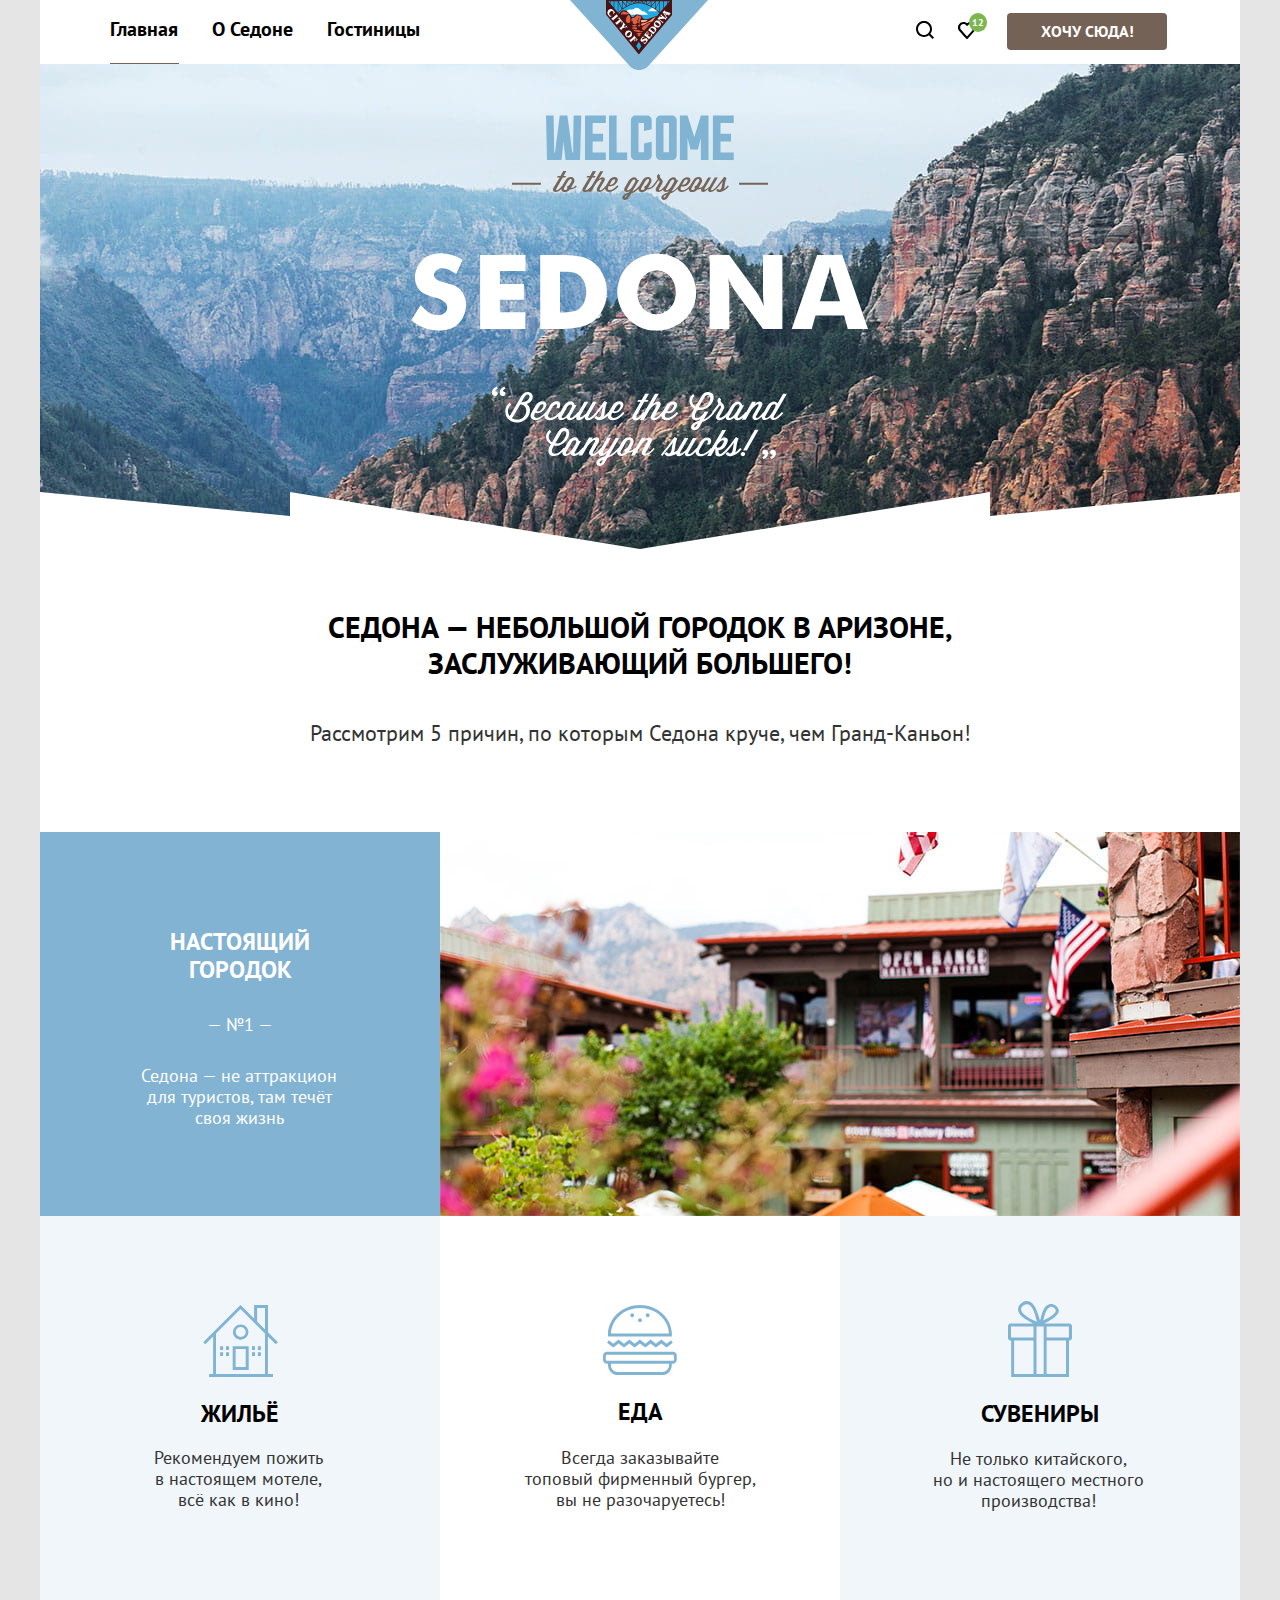
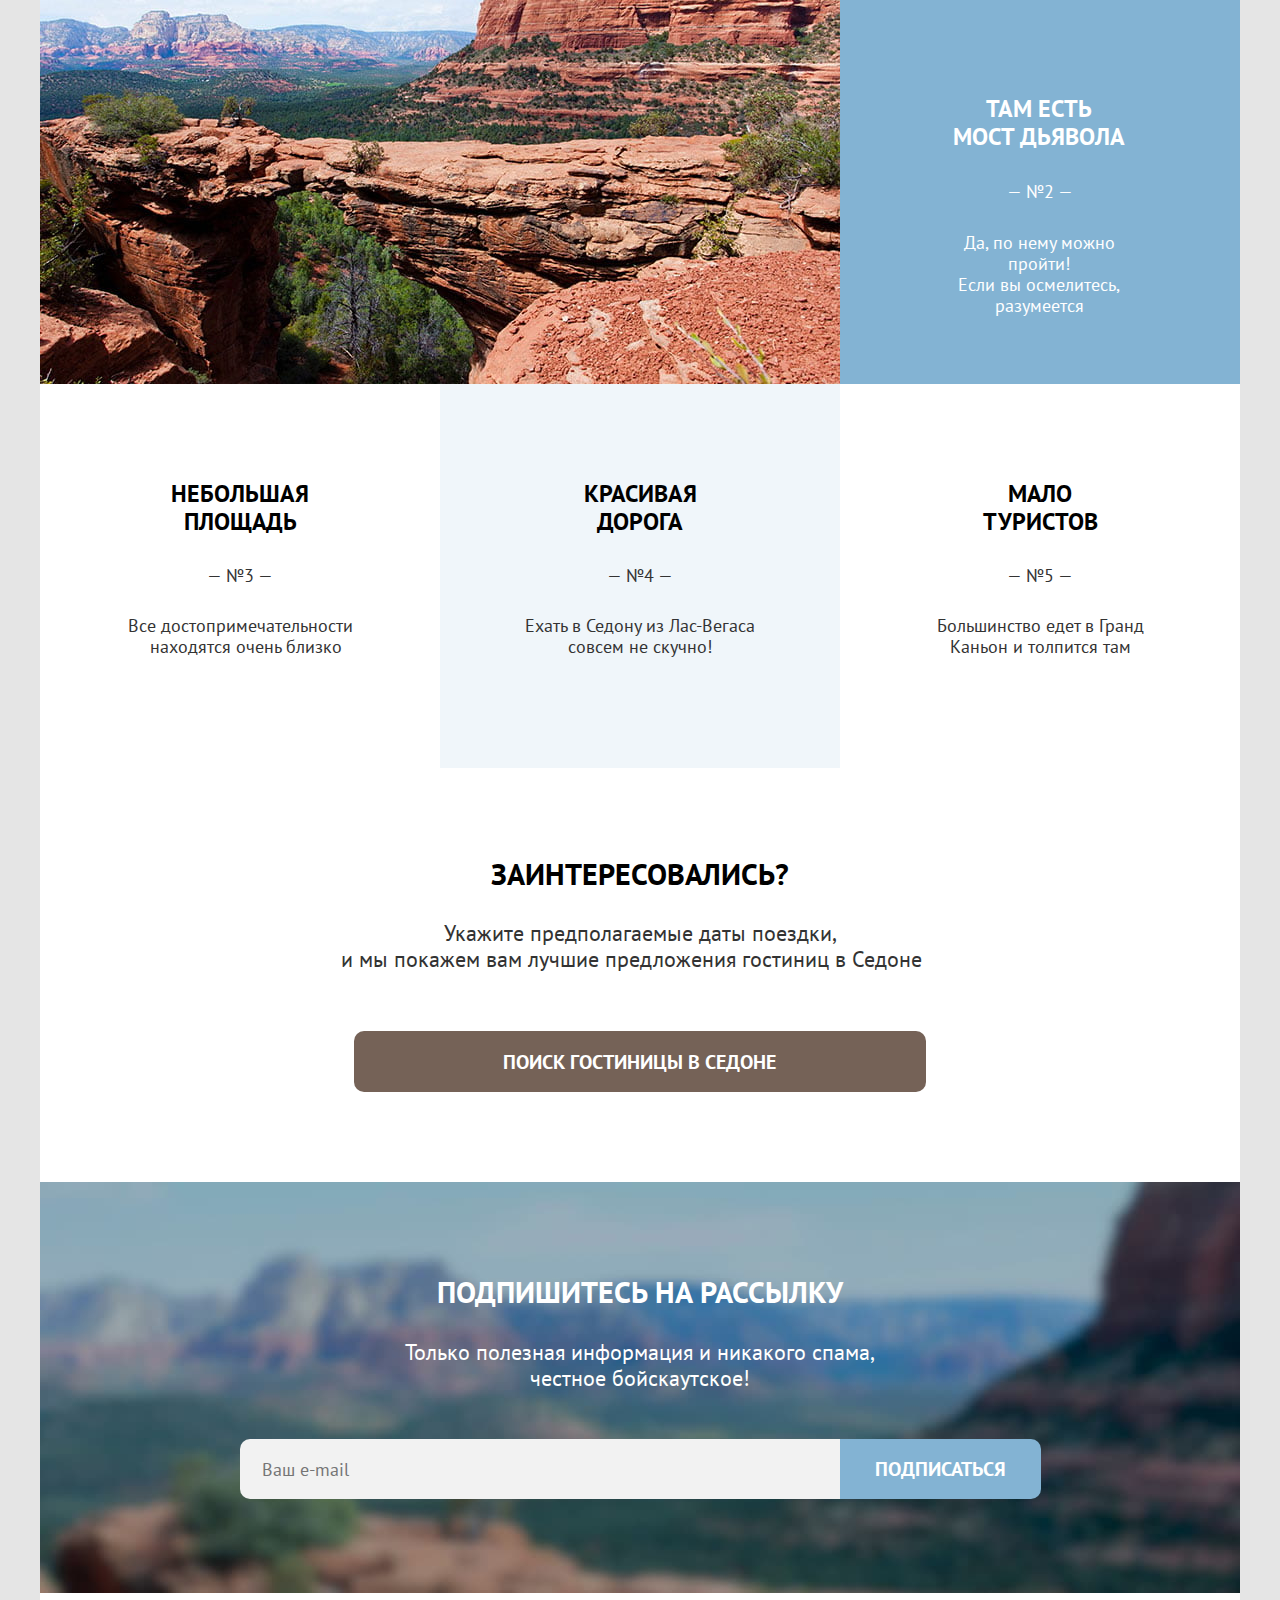
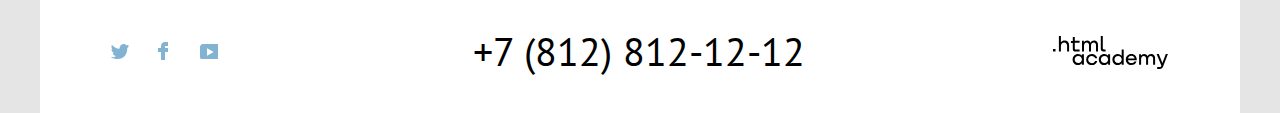
==== commit 8c2d91ea: "исправления по замечаниям" ====
--- a/index.html
+++ b/index.html
@@ -67,7 +67,7 @@
       <div class="favorite-window favorite-window-hide">
         <ul class="favorite-window-list">
           <li class="favorite-window-item">
-            <div class="favorite-window-wrapper">
+            <div class="favorite-window-wrapper" tabindex="0">
               <img class="favorite-window-image" src="images/hotels/desert-quail.jpg" width="48" height="48"
                 alt="Мотель Desert Quail Inn">
               <div class="favorite-window-description">
@@ -75,8 +75,8 @@
                 <span class="favorite-window-type">Мотель</span>
               </div>
             </div>
-            <div class="favorite-window-delete">
-              <svg width="16" height="16" fill="none" xmlns="http://www.w3.org/2000/svg">
+            <div class="favorite-window-delete" tabindex="0">
+              <svg class="delete-icon" width="16" height="16" fill="none" xmlns="http://www.w3.org/2000/svg">
                 <path
                   d="M15.3 2.3H.6c-.3 0-.6.2-.6.5s.3.6.6.6h1.7v12c0 .3.3.6.6.6h10.2c.3 0 .6-.3.6-.6v-12h1.7c.3 0 .6-.3.6-.6s-.4-.5-.7-.5Zm-2.8 12.5H3.4V3.4h9.1v11.4ZM6.2 1.2h3.4c.3 0 .6-.3.6-.6S10 0 9.7 0H6.2c-.3 0-.5.3-.5.6s.2.6.5.6Z"
                   fill="#000" />
@@ -86,7 +86,7 @@
             </div>
           </li>
           <li class="favorite-window-item">
-            <div class="favorite-window-wrapper">
+            <div class="favorite-window-wrapper" tabindex="0">
               <img class="favorite-window-image" src="images/hotels/villas-at-poco.jpg" width="48" height="48"
                 alt="Мотель Desert Quail Inn">
               <div class="favorite-window-description">
@@ -94,8 +94,8 @@
                 <span class="favorite-window-type">Апартаменты</span>
               </div>
             </div>
-            <div class="favorite-window-delete">
-              <svg width="16" height="16" fill="none" xmlns="http://www.w3.org/2000/svg">
+            <div class="favorite-window-delete" tabindex="0">
+              <svg class="delete-icon" width="16" height="16" fill="none" xmlns="http://www.w3.org/2000/svg">
                 <path
                   d="M15.3 2.3H.6c-.3 0-.6.2-.6.5s.3.6.6.6h1.7v12c0 .3.3.6.6.6h10.2c.3 0 .6-.3.6-.6v-12h1.7c.3 0 .6-.3.6-.6s-.4-.5-.7-.5Zm-2.8 12.5H3.4V3.4h9.1v11.4ZM6.2 1.2h3.4c.3 0 .6-.3.6-.6S10 0 9.7 0H6.2c-.3 0-.5.3-.5.6s.2.6.5.6Z"
                   fill="#000" />
@@ -105,7 +105,7 @@
             </div>
           </li>
         </ul>
-        <button href="#" class="favorite-window-button button" type="button">Все избранные</button>
+        <button class="favorite-window-button button" type="button">Все избранные</button>
       </div>
     </header>
     <main class="main-index">
@@ -183,7 +183,8 @@
       </section>
       <section class="subscription subscription-index">
         <h2 class="subscription-caption">Подпишитесь на рассылку</h2>
-        <p class="subscription-description">Только полезная информация и никакого спама,<br>честное бойскаутское!</p>
+        <p class="subscription-description-index">Только полезная информация и никакого
+          спама,<br>честное бойскаутское!</p>
         <form class="subscription-form" action="#" method="post">
           <label class="visually-hidden" for="subscription-email">Email</label>
           <input class="field" placeholder="Ваш e-mail" type="email" name="subscription-email" id="subscription-email"
--- a/css/style.css
+++ b/css/style.css
@@ -14,24 +14,9 @@
   font-display: swap;
 }
 
-@font-face {
-  font-family: "PT Sans";
-  font-style: italic;
-  font-weight: 400;
-  src: url("/fonts/pt-sans-italic.woff2") format("woff2");
-}
-
-@font-face {
-  font-family: "PT Sans";
-  font-style: italic;
-  font-weight: 700;
-  src: url("/fonts/pt-sans-bold-italic.woff2") format("woff2");
-  font-display: swap;
-}
-
 body {
   margin: 0;
-  font-family: "PT Sans", sans-serif;
+  font-family: 'PT Sans', sans-serif;
   font-size: 18px;
   line-height: 21px;
   background-color: #E5E5E5;
@@ -79,7 +64,7 @@
 .navigation-user {
   display: flex;
   justify-content: flex-end;
-  margin-top: 12px;
+  margin-top: 10px;
   margin-right: 19px;
   align-items: baseline;
   padding-left: 0;
@@ -176,11 +161,10 @@
   margin-top: 13px;
   width: 160px;
   height: 37px;
-  font-family: "PT Sans Narrow", sans-serif;
+  font-family: 'PT Sans', sans-serif;
   font-weight: 700;
   font-size: 16px;
   line-height: 21px;
-  letter-spacing: -1.5px;
   text-align: center;
   text-transform: uppercase;
   background-color: #756257;
@@ -212,7 +196,7 @@
   right: 103px;
   z-index: 2;
   box-sizing: border-box;
-  font-family: "PT Sans Narrow", sans-serif;
+  font-family: 'PT Sans', sans-serif;
   display: flex;
   flex-direction: column;
   border: none;
@@ -232,19 +216,38 @@
 .favorite-window-item {
   display: flex;
   justify-content: space-between;
-  padding-top: 25px;
-  padding-left: 24px;
-  padding-right: 25px;
+  margin-top: 14px;
+  margin-right: 15px;
+  margin-left: 15px;
   align-items: center;
   list-style-type: none;
 }
 
 .favorite-window-item:last-child {
-  padding-bottom: 25px;
+  margin-top: 0;
+  margin-bottom: 11px;
 }
 
 .favorite-window-wrapper {
   display: flex;
+  padding-top: 12px;
+  padding-right: 10px;
+  padding-bottom: 14px;
+  padding-left: 10px;
+}
+
+.favorite-window-wrapper:hover {
+  opacity: 0.6;
+}
+
+.favorite-window-wrapper:focus {
+  outline: 3px solid #83B3D3;
+  box-sizing: border-box;
+  border-radius: 10px;
+}
+
+.favorite-window-wrapper:active {
+  opacity: 0.3;
 }
 
 .favorite-window-image {
@@ -258,6 +261,7 @@
 .favorite-window-title {
   margin: 0;
   padding: 0;
+  padding-top: 2px;
   font-family: 'PT Sans', sans-serif;
   font-weight: 700;
   font-size: 18px;
@@ -271,9 +275,29 @@
   color: #333333;
 }
 
+.delete-icon {
+  padding: 10px;
+  opacity: 0.2;
+}
+
 .favorite-window-delete {
   margin-left: 25px;
   margin-bottom: 15px;
+}
+
+.delete-icon:hover {
+  fill: #000000;
+  opacity: 1;
+}
+
+.favorite-window-delete:focus {
+  outline: 3px solid #83B3D3;
+  box-sizing: border-box;
+  border-radius: 10px;
+}
+
+.favorite-window-delete:active {
+  opacity: 0.3;
 }
 
 .favorite-window-button {
@@ -455,9 +479,9 @@
 
 .advantages-item-description {
   margin: auto;
-  margin-top: 31px;
+  margin-top: 30px;
   max-width: 216px;
-  margin-left: 90px;
+  margin-left: 91px;
   font-weight: 400;
   font-size: 18px;
   line-height: 21px;
@@ -492,7 +516,7 @@
 }
 
 .advantages-item-icon {
-  margin-top: 91px;
+  margin-top: 89px;
 }
 
 .gift-image {
@@ -505,7 +529,7 @@
 
 .advantages-title-bridge {
   margin: 0;
-  padding-top: 97px;
+  padding-top: 95px;
   padding-right: 2px;
   padding-bottom: 30px;
   font-weight: 700;
@@ -520,7 +544,7 @@
 .advantages-title-road,
 .advantages-title-few {
   margin: 0;
-  padding-top: 98px;
+  padding-top: 96px;
   padding-bottom: 29px;
   font-weight: 700;
   font-size: 24px;
@@ -538,9 +562,9 @@
 .area-text-wrap {
   display: block;
   margin-left: 12px;
-  font-family: PT Sans, sans-serif;
-  font-style: 400;
-  font-weight: normal;
+  font-family: 'PT Sans', sans-serif;
+  font-style: normal;
+  font-weight: 400;
   font-size: 18px;
   line-height: 21px;
   text-align: center;
@@ -566,7 +590,7 @@
 
 .search-description {
   margin: 0;
-  margin-top: 31px;
+  margin-top: 28px;
   font-weight: 400;
   font-size: 22px;
   line-height: 26px;
@@ -585,7 +609,7 @@
 
 .search-button {
   margin-top: 59px;
-  margin-bottom: 91px;
+  margin-bottom: 90px;
   padding-top: 13px;
   padding-left: 149px;
   padding-right: 150px;
@@ -628,7 +652,7 @@
 }
 
 .subscription-index {
-  padding-bottom: 93px;
+  padding-bottom: 94px;
 }
 
 .subscription-catalog {
@@ -671,22 +695,35 @@
   color: #000000;
 }
 
-.subscription-description {
+.subscription-description-index {
   margin: 0;
   margin-top: 29px;
-  font-family: PT Sans, sans-serif;
+  font-family: 'PT Sans',
+  sans-serif;
   font-style: normal;
-  font-weight: normal;
+  font-weight: 400;
   font-size: 22px;
   line-height: 26px;
   text-align: center;
+  color: #FFFFFF;
+}
+
+.subscription-description-catalog {
+  margin: 0;
+  margin-top: 29px;
+  font-family: 'PT Sans', sans-serif;
+  font-style: normal;
+  font-weight: 400;
+  font-size: 22px;
+  line-height: 26px;
+  text-align: center;
   color: #333333;
 }
 
 .subscription-form {
   display: flex;
   justify-content: center;
-  margin-top: 47px;
+  margin-top: 48px;
 }
 
 .field {
@@ -775,7 +812,7 @@
 }
 
 .footer-social-item {
-  margin-top: 11px;
+  margin-top: 9px;
   margin-left: 19px;
   text-align: left;
   list-style-type: none;
@@ -975,7 +1012,7 @@
   padding-top: 10px;
   padding-left: 13px;
   color: rgba(248, 247, 244, 0.3);
-  font-family: PT Sans, sans-serif;
+  font-family: 'PT Sans', sans-serif;
   font-style: normal;
   font-weight: 400;
   font-size: 18px;
@@ -1336,7 +1373,7 @@
 .select-control-value {
   font-family: 'PT Sans', sans-serif;
   font-style: normal;
-  font-weight: normal;
+  font-weight: 400;
   font-size: 18px;
   line-height: 23px;
   color: #333333;
@@ -1792,7 +1829,7 @@
 .modal-close-button {
   position: absolute;
   padding: 20px;
-  top: 55px;
+  top: 53px;
   right: 73px;
   width: 53px;
   height: 53px;
